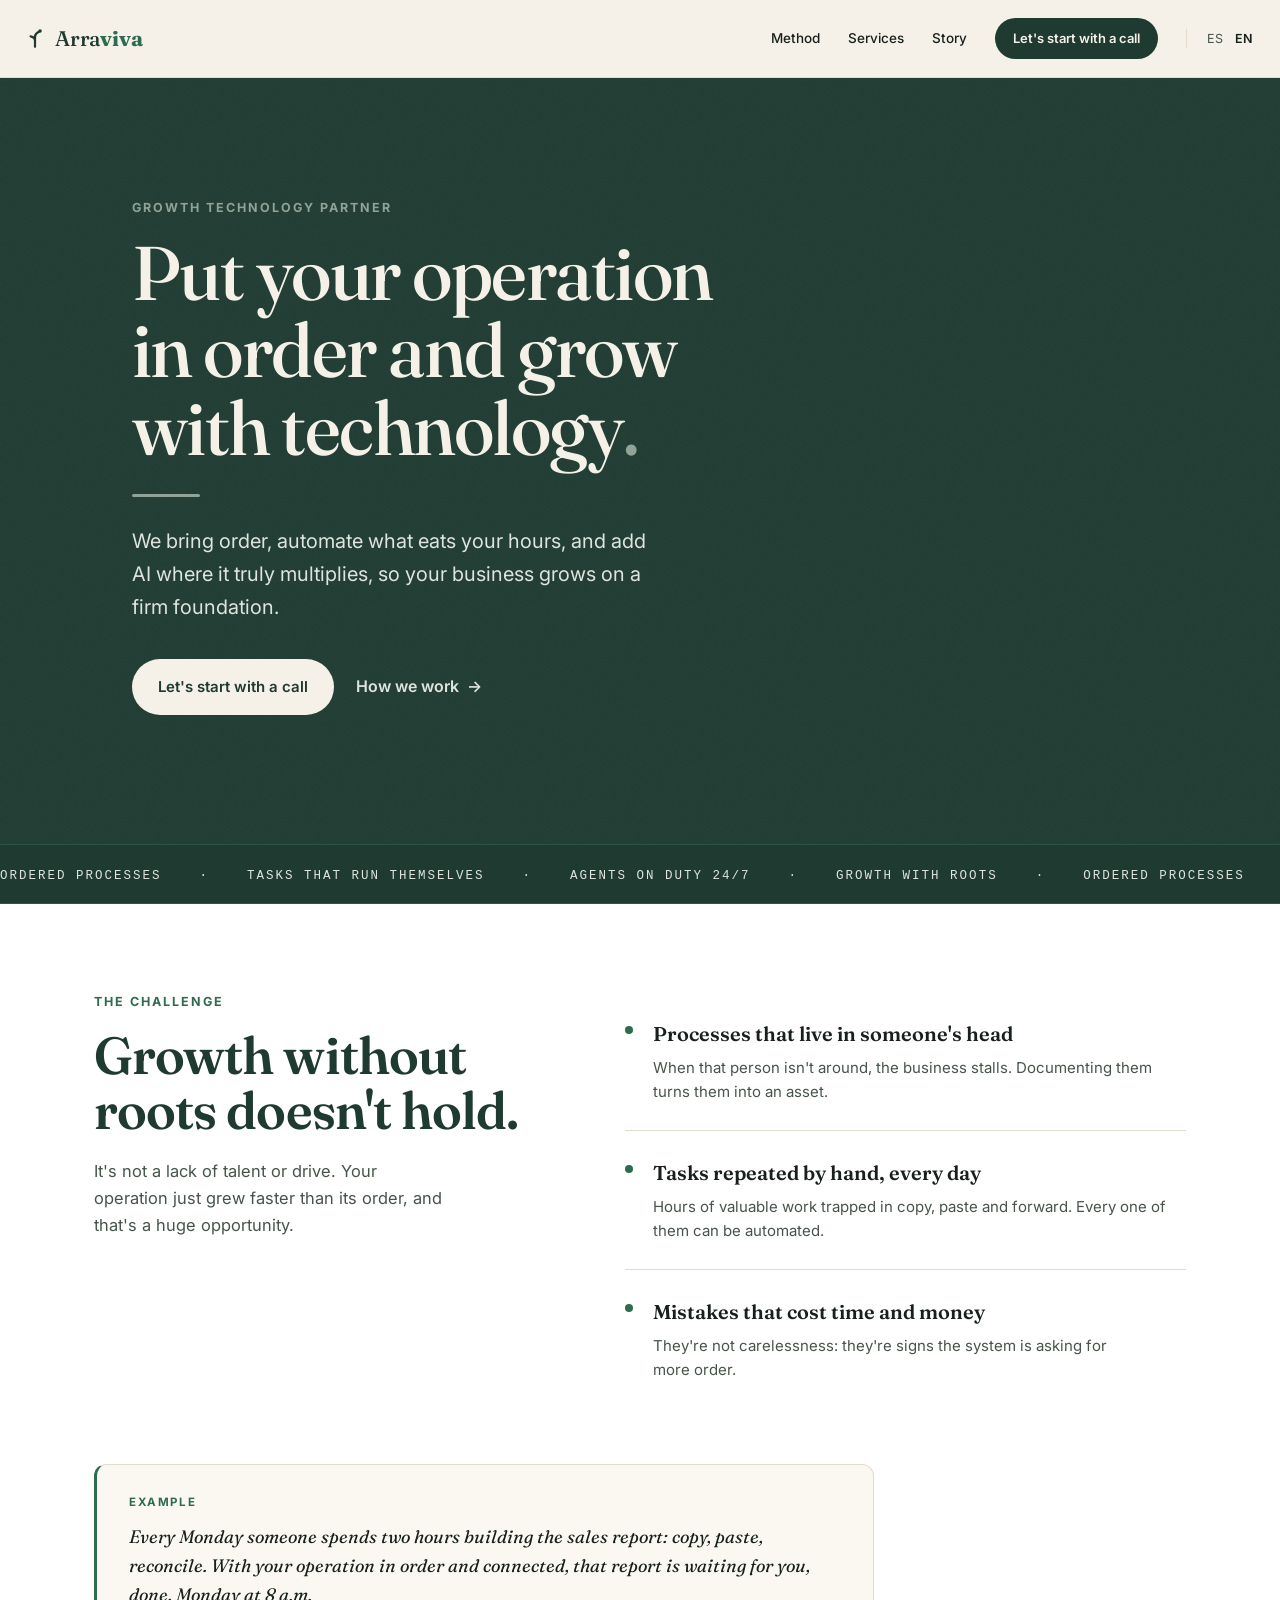
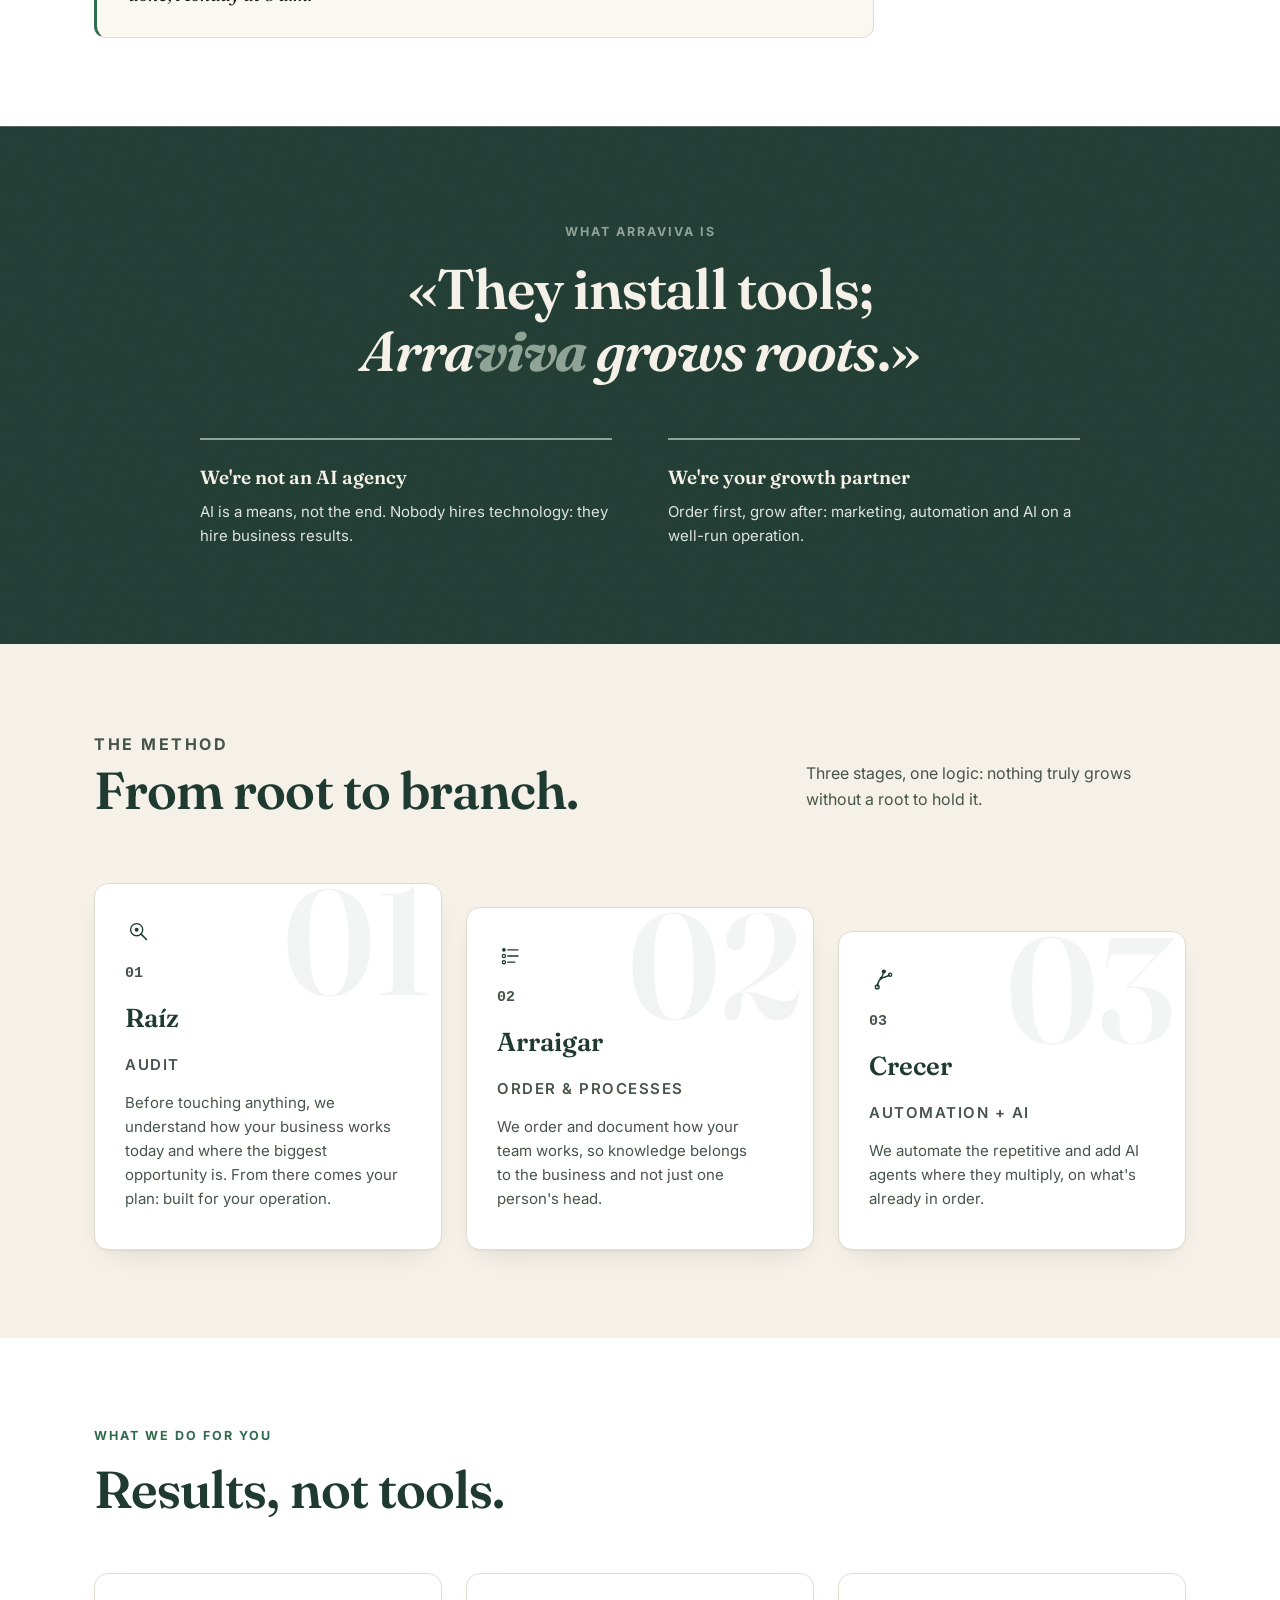
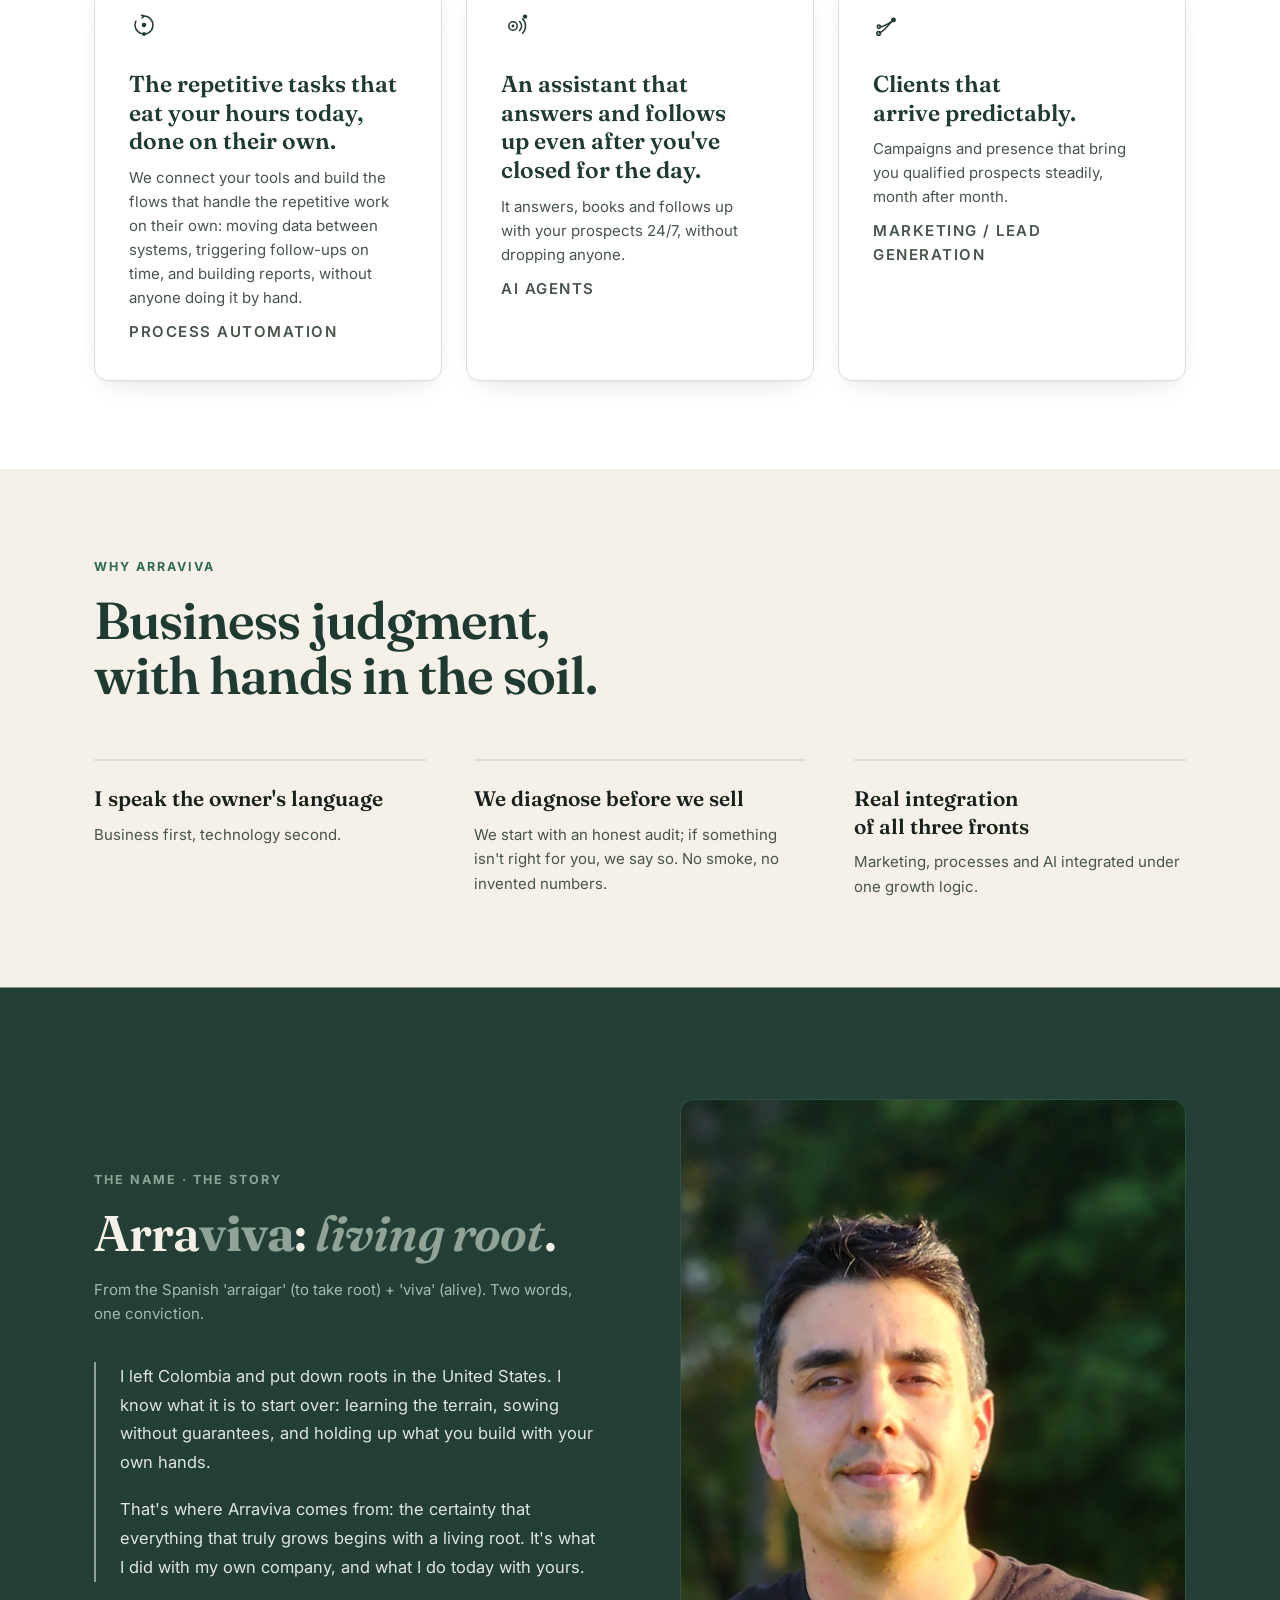
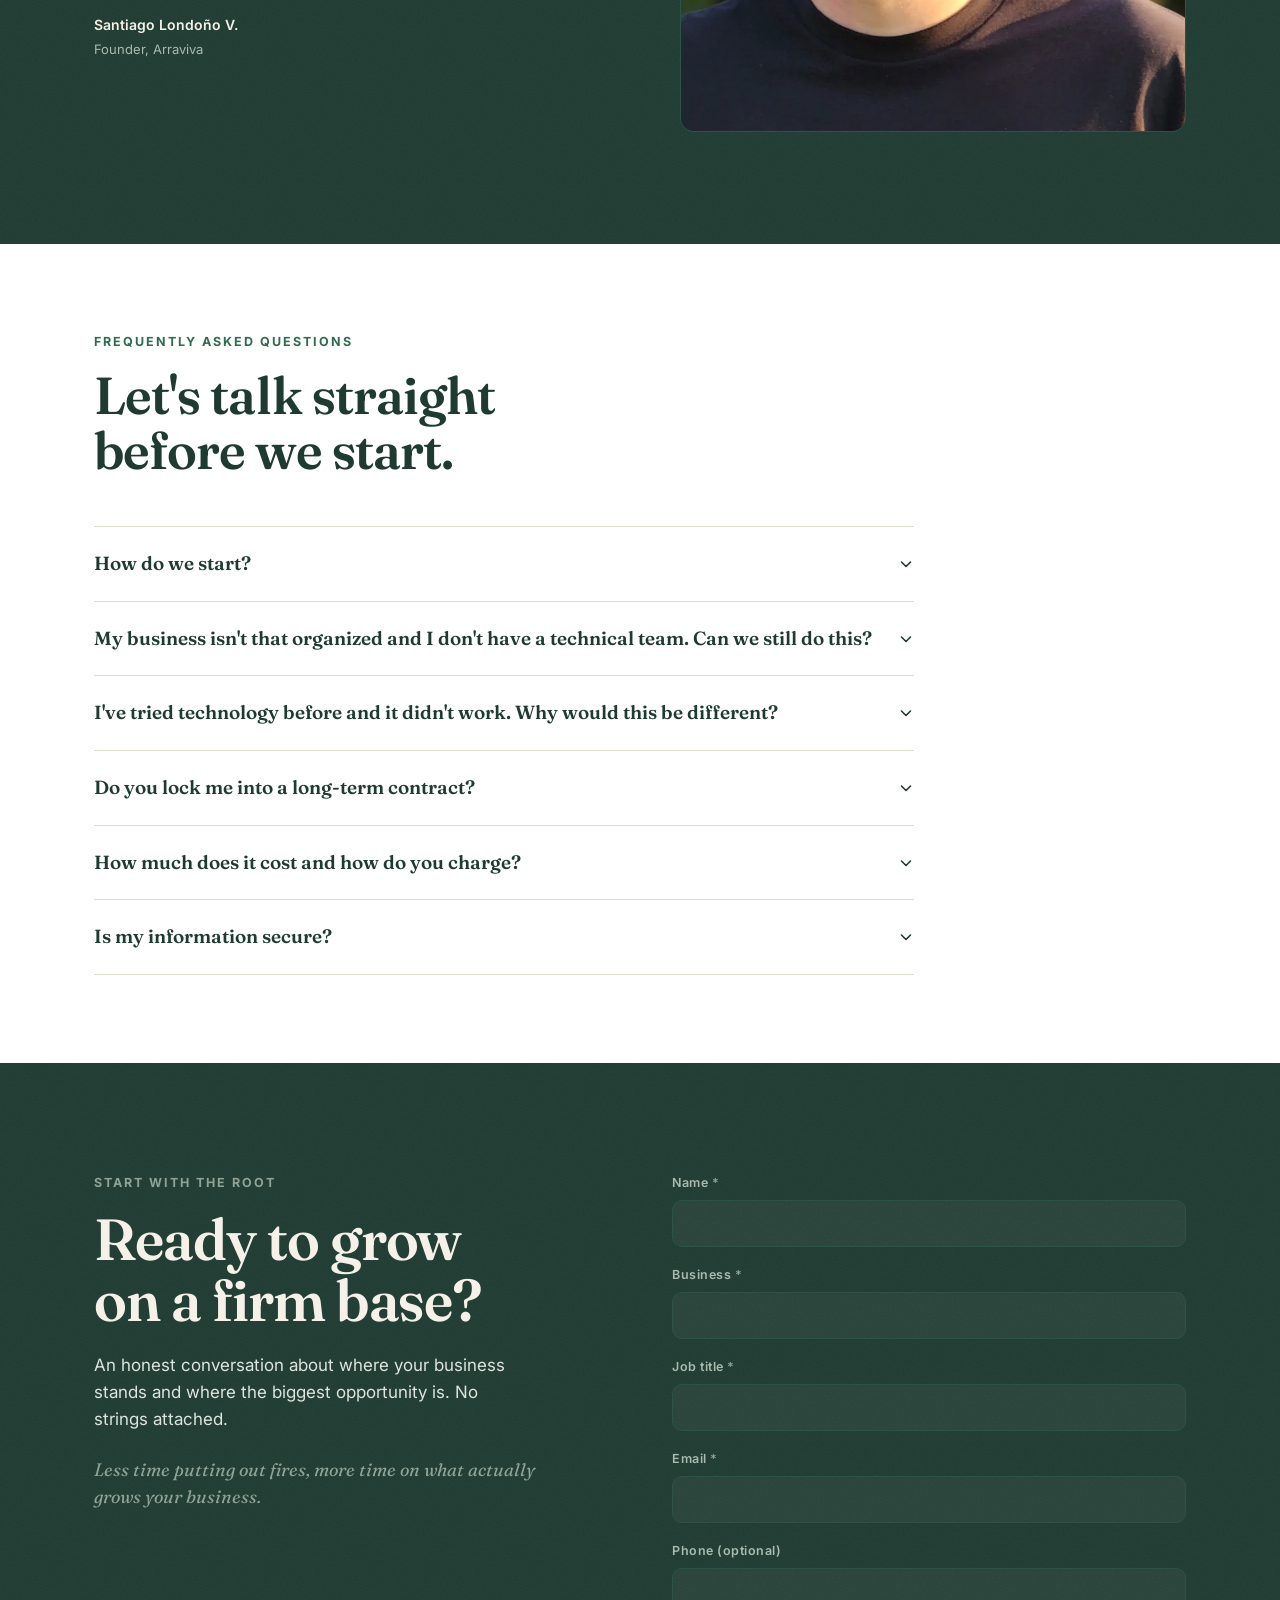
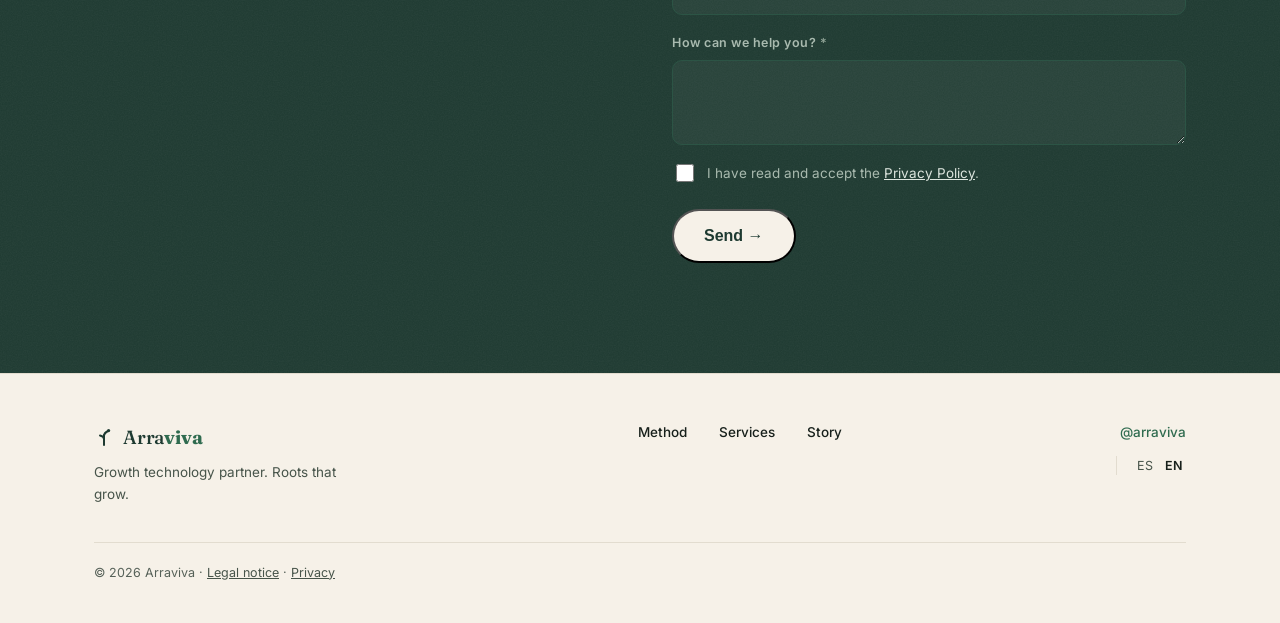
==== index.html @ d1cbf972 "Web de Arraviva (sitio estático + Dockerfile para EasyPanel)" ====
<!DOCTYPE html>
<html lang="es">
<head>
  <meta charset="utf-8">
  <meta name="viewport" content="width=device-width, initial-scale=1">

  <!-- SEO básico ------------------------------------------------------------
       El título y la descripción se actualizan también por JS al cambiar de
       idioma (ver script.js). Estos son los valores por defecto (español). -->
  <title>Arraviva — Partner tecnológico de crecimiento</title>
  <meta name="description" content="Arraviva ayuda a tu empresa a echar raíz, con orden, procesos y datos firmes, y desde ahí crecer con marketing, automatización e IA. No somos una agencia de IA: somos tu partner de crecimiento.">
  <meta name="theme-color" content="#1E3A31">

  <!-- Open Graph (previsualización al compartir en redes) -->
  <meta property="og:type" content="website">
  <meta property="og:title" content="Arraviva — Partner tecnológico de crecimiento">
  <meta property="og:description" content="Echa raíz y crece: orden, procesos, automatización e IA sobre una base firme.">
  <meta property="og:locale" content="es_ES">
  <meta property="og:locale:alternate" content="en_US">

  <!-- Tipografías (Fraunces para títulos, Inter para cuerpo) -->
  <link rel="preconnect" href="https://fonts.googleapis.com">
  <link rel="preconnect" href="https://fonts.gstatic.com" crossorigin>
  <link href="https://fonts.googleapis.com/css2?family=Fraunces:ital,opsz,wght@0,9..144,400;0,9..144,500;0,9..144,600;1,9..144,500&family=Inter:wght@400;500;600&display=swap" rel="stylesheet">

  <link rel="stylesheet" href="styles.css">
</head>
<body>

  <!-- =====================================================================
       NAVEGACIÓN
       El logo es un componente sencillo (wordmark + brote) fácil de
       reemplazar más adelante por el logo definitivo.
       ===================================================================== -->
  <header class="nav">
    <a class="brand" href="#top" aria-label="Arraviva — inicio">
      <!-- Símbolo: raíz que brota; la punta ámbar es la "chispa" de crecimiento -->
      <svg width="22" height="22" viewBox="0 0 20 20" fill="none" aria-hidden="true">
        <path d="M10 18 V8" stroke="#1E3A31" stroke-width="2" stroke-linecap="round"/>
        <path d="M10 9 C10 6 12 5 14 4" stroke="#1E3A31" stroke-width="2" stroke-linecap="round"/>
        <path d="M10 12 C10 10 8 9 6 8.5" stroke="#1E3A31" stroke-width="2" stroke-linecap="round"/>
        <circle cx="14.6" cy="3.6" r="1.6" fill="#1E3A31"/>
      </svg>
      <span class="brand__name">Arra<span class="viva">viva</span></span>
    </a>

    <nav class="nav__links" id="navLinks">
      <a class="nav__link" href="#metodo" data-en="Method">Método</a>
      <a class="nav__link" href="#servicios" data-en="Services">Servicios</a>
      <a class="nav__link" href="#historia" data-en="Story">Historia</a>
      <a class="btn btn--primary btn--sm" href="#cta" data-en="Let's start with a call">Empecemos por una llamada</a>

      <!-- Selector de idioma: dos botones que activan ES o EN -->
      <div class="lang" role="group" aria-label="Idioma / Language">
        <button type="button" class="lang__btn is-active" data-lang="es">ES</button>
        <button type="button" class="lang__btn" data-lang="en">EN</button>
      </div>
    </nav>

    <!-- Botón hamburguesa (solo visible en móvil) -->
    <button type="button" class="nav__toggle" id="navToggle" aria-label="Abrir menú" aria-expanded="false" aria-controls="navLinks">
      <span></span><span></span><span></span>
    </button>
  </header>

  <main id="top">

    <!-- =====================================================================
         HERO
         ===================================================================== -->
    <section class="hero section--dark">
      <div class="hero__grid">
        <div class="hero__copy reveal">
          <p class="kicker" data-en="Growth technology partner">Partner tecnológico de crecimiento</p>
          <h1 class="hero__title" data-en="Put your operation in order and grow with technology<span class='hero__accent'>.</span>">Ordena tu operación y crece con tecnología<span class="hero__accent">.</span></h1>
          <p class="hero__sub" data-en="We bring order, automate what eats your hours, and add AI where it truly multiplies, so your business grows on a firm foundation.">Ponemos orden, automatizamos lo que te quita horas y sumamos IA donde de verdad multiplica, para que tu negocio crezca sobre una base firme.</p>
          <div class="hero__actions">
            <a class="btn btn--primary" href="#cta" data-en="Let's start with a call">Empecemos por una llamada</a>
            <a class="btn--ghost" href="#metodo" data-en="How we work <span class='arrow'>&rarr;</span>">Cómo trabajamos <span class="arrow">&rarr;</span></a>
          </div>
        </div>

      </div>
    </section>

    <!-- =====================================================================
         CINTA ANIMADA (marquee): beneficios que se deslizan en loop.
         Dos grupos idénticos para un bucle continuo; se pausa al pasar el mouse.
         ===================================================================== -->
    <div class="marquee" aria-hidden="true">
      <!-- 4 copias idénticas: cada mitad de la pista (2 copias) es más ancha
           que el viewport, así el loop translateX(0→-50%) nunca deja huecos. -->
      <div class="marquee__track">
        <span class="marquee__group" data-en="ORDERED PROCESSES&nbsp;&nbsp;&nbsp;&nbsp;·&nbsp;&nbsp;&nbsp;&nbsp;TASKS THAT RUN THEMSELVES&nbsp;&nbsp;&nbsp;&nbsp;·&nbsp;&nbsp;&nbsp;&nbsp;AGENTS ON DUTY 24/7&nbsp;&nbsp;&nbsp;&nbsp;·&nbsp;&nbsp;&nbsp;&nbsp;GROWTH WITH ROOTS&nbsp;&nbsp;&nbsp;&nbsp;·&nbsp;&nbsp;&nbsp;&nbsp;">PROCESOS ORDENADOS&nbsp;&nbsp;&nbsp;&nbsp;·&nbsp;&nbsp;&nbsp;&nbsp;TAREAS QUE SE HACEN SOLAS&nbsp;&nbsp;&nbsp;&nbsp;·&nbsp;&nbsp;&nbsp;&nbsp;AGENTES QUE ATIENDEN 24/7&nbsp;&nbsp;&nbsp;&nbsp;·&nbsp;&nbsp;&nbsp;&nbsp;CRECIMIENTO CON RAÍZ&nbsp;&nbsp;&nbsp;&nbsp;·&nbsp;&nbsp;&nbsp;&nbsp;</span>
        <span class="marquee__group" data-en="ORDERED PROCESSES&nbsp;&nbsp;&nbsp;&nbsp;·&nbsp;&nbsp;&nbsp;&nbsp;TASKS THAT RUN THEMSELVES&nbsp;&nbsp;&nbsp;&nbsp;·&nbsp;&nbsp;&nbsp;&nbsp;AGENTS ON DUTY 24/7&nbsp;&nbsp;&nbsp;&nbsp;·&nbsp;&nbsp;&nbsp;&nbsp;GROWTH WITH ROOTS&nbsp;&nbsp;&nbsp;&nbsp;·&nbsp;&nbsp;&nbsp;&nbsp;">PROCESOS ORDENADOS&nbsp;&nbsp;&nbsp;&nbsp;·&nbsp;&nbsp;&nbsp;&nbsp;TAREAS QUE SE HACEN SOLAS&nbsp;&nbsp;&nbsp;&nbsp;·&nbsp;&nbsp;&nbsp;&nbsp;AGENTES QUE ATIENDEN 24/7&nbsp;&nbsp;&nbsp;&nbsp;·&nbsp;&nbsp;&nbsp;&nbsp;CRECIMIENTO CON RAÍZ&nbsp;&nbsp;&nbsp;&nbsp;·&nbsp;&nbsp;&nbsp;&nbsp;</span>
        <span class="marquee__group" data-en="ORDERED PROCESSES&nbsp;&nbsp;&nbsp;&nbsp;·&nbsp;&nbsp;&nbsp;&nbsp;TASKS THAT RUN THEMSELVES&nbsp;&nbsp;&nbsp;&nbsp;·&nbsp;&nbsp;&nbsp;&nbsp;AGENTS ON DUTY 24/7&nbsp;&nbsp;&nbsp;&nbsp;·&nbsp;&nbsp;&nbsp;&nbsp;GROWTH WITH ROOTS&nbsp;&nbsp;&nbsp;&nbsp;·&nbsp;&nbsp;&nbsp;&nbsp;">PROCESOS ORDENADOS&nbsp;&nbsp;&nbsp;&nbsp;·&nbsp;&nbsp;&nbsp;&nbsp;TAREAS QUE SE HACEN SOLAS&nbsp;&nbsp;&nbsp;&nbsp;·&nbsp;&nbsp;&nbsp;&nbsp;AGENTES QUE ATIENDEN 24/7&nbsp;&nbsp;&nbsp;&nbsp;·&nbsp;&nbsp;&nbsp;&nbsp;CRECIMIENTO CON RAÍZ&nbsp;&nbsp;&nbsp;&nbsp;·&nbsp;&nbsp;&nbsp;&nbsp;</span>
        <span class="marquee__group" data-en="ORDERED PROCESSES&nbsp;&nbsp;&nbsp;&nbsp;·&nbsp;&nbsp;&nbsp;&nbsp;TASKS THAT RUN THEMSELVES&nbsp;&nbsp;&nbsp;&nbsp;·&nbsp;&nbsp;&nbsp;&nbsp;AGENTS ON DUTY 24/7&nbsp;&nbsp;&nbsp;&nbsp;·&nbsp;&nbsp;&nbsp;&nbsp;GROWTH WITH ROOTS&nbsp;&nbsp;&nbsp;&nbsp;·&nbsp;&nbsp;&nbsp;&nbsp;">PROCESOS ORDENADOS&nbsp;&nbsp;&nbsp;&nbsp;·&nbsp;&nbsp;&nbsp;&nbsp;TAREAS QUE SE HACEN SOLAS&nbsp;&nbsp;&nbsp;&nbsp;·&nbsp;&nbsp;&nbsp;&nbsp;AGENTES QUE ATIENDEN 24/7&nbsp;&nbsp;&nbsp;&nbsp;·&nbsp;&nbsp;&nbsp;&nbsp;CRECIMIENTO CON RAÍZ&nbsp;&nbsp;&nbsp;&nbsp;·&nbsp;&nbsp;&nbsp;&nbsp;</span>
      </div>
    </div>

    <!-- =====================================================================
         EL PROBLEMA
         ===================================================================== -->
    <section class="section section--white">
      <div class="container">
        <div class="problema__grid">
          <div class="reveal">
            <p class="kicker" data-en="The challenge">El problema</p>
            <h2 class="section-title" data-en="Growth without roots doesn't hold.">El crecimiento sin raíz no se sostiene.</h2>
            <p class="lead" style="margin-top:20px;max-width:36ch" data-en="It's not a lack of talent or drive. Your operation just grew faster than its order, and that's a huge opportunity.">No es falta de talento ni de ganas. Es que la operación creció más rápido que el orden, y ahí hay una oportunidad enorme.</p>
          </div>

          <div class="problema__list reveal">
            <div class="problema__item">
              <span class="dot dot--tierra"></span>
              <div>
                <h3 data-en="Processes that live in someone's head">Procesos que viven en la cabeza de alguien</h3>
                <p data-en="When that person isn't around, the business stalls. Documenting them turns them into an asset.">Cuando esa persona no está, el negocio se frena. Documentarlos los convierte en un activo.</p>
              </div>
            </div>
            <div class="problema__item">
              <span class="dot dot--luz"></span>
              <div>
                <h3 data-en="Tasks repeated by hand, every day">Tareas repetidas a mano, todos los días</h3>
                <p data-en="Hours of valuable work trapped in copy, paste and forward. Every one of them can be automated.">Horas de trabajo valioso atrapadas en copiar, pegar y reenviar. Cada una es automatizable.</p>
              </div>
            </div>
            <div class="problema__item">
              <span class="dot dot--savia"></span>
              <div>
                <h3 data-en="Mistakes that cost time and money">Errores que cuestan tiempo y dinero</h3>
                <p data-en="They're not carelessness: they're signs the system is asking for more order.">No son descuidos: son señales de que el sistema pide más orden.</p>
              </div>
            </div>
          </div>
        </div>

        <!-- Mini-escena ilustrativa (ejemplo, no testimonio) -->
        <div class="problema__example reveal">
          <span class="problema__example-label" data-en="Example">Ejemplo</span>
          <p data-en="Every Monday someone spends two hours building the sales report: copy, paste, reconcile. With your operation in order and connected, that report is waiting for you, done, Monday at 8 a.m.">Cada lunes alguien dedica dos horas a armar el reporte de ventas: copiar, pegar, cuadrar. Con la operación ordenada y conectada, ese reporte te está esperando hecho el lunes a las 8 de la mañana.</p>
        </div>
      </div>
    </section>

    <!-- =====================================================================
         QUÉ ES ARRAVIVA (frase-manifiesto)
         ===================================================================== -->
    <section class="quote section--dark wipe">
      <div class="container">
        <p class="kicker" data-en="What Arraviva is">Qué es Arraviva</p>
        <!-- data-en-html porque la frase incluye cursiva (<em>) y el resalte de "viva" -->
        <p class="quote__big reveal"
           data-en-html="&laquo;They install tools; <em>Arra<span class='viva'>viva</span> grows roots</em>.&raquo;">&laquo;Ellos instalan herramientas; <em>Arra<span class="viva">viva</span> echa raíces</em>.&raquo;</p>
        <div class="quote__cols reveal">
          <div class="quote__col">
            <h3 data-en="We're not an AI agency">No somos una agencia de IA</h3>
            <p data-en="AI is a means, not the end. Nobody hires technology: they hire business results.">La IA es un medio, no el fin. Nadie contrata tecnología: contrata resultados de negocio.</p>
          </div>
          <div class="quote__col quote__col--savia">
            <h3 data-en="We're your growth partner">Somos tu partner de crecimiento</h3>
            <p data-en="Order first, grow after: marketing, automation and AI on a well-run operation.">Ordenamos primero, crecemos después: marketing, automatización e IA sobre una operación ordenada.</p>
          </div>
        </div>
      </div>
    </section>

    <!-- =====================================================================
         MÉTODO — Raíz → Arraigar → Crecer
         ===================================================================== -->
    <section class="section section--cream" id="metodo">
      <div class="container">
        <div class="metodo__head reveal">
          <div>
            <p class="kicker" data-en="The method">El método</p>
            <h2 class="section-title" data-en="From root to branch.">De la raíz a la rama.</h2>
          </div>
          <p data-en="Three stages, one logic: nothing truly grows without a root to hold it.">Tres etapas, una sola lógica: nada crece de verdad sin una raíz que lo sostenga.</p>
        </div>

        <div class="metodo__steps reveal">
          <div class="step step--1">
            <span class="step__ghost" aria-hidden="true">01</span>
            <!-- Raíz: una lente que examina (diagnóstico / análisis del negocio) -->
            <svg class="step__icon" width="28" height="28" viewBox="0 0 30 30" fill="none" aria-hidden="true"><circle cx="12.5" cy="12.5" r="6.5" stroke="#1E3A31" stroke-width="1.5"/><path d="M17.3 17.3 L23 23" stroke="#1E3A31" stroke-width="1.6" stroke-linecap="round"/><circle cx="12.5" cy="12.5" r="2.1" fill="#1E3A31"/></svg>
            <p class="step__num">01</p>
            <h3 class="step__name" data-en="Raíz">Raíz</h3>
            <p class="step__tag step__tag--tierra" data-en="Audit">Diagnóstico</p>
            <p data-en="Before touching anything, we understand how your business works today and where the biggest opportunity is. From there comes your plan: built for your operation.">Antes de tocar nada, entendemos cómo funciona tu negocio hoy y dónde está la oportunidad más grande. De ahí sale tu plan: hecho para tu operación.</p>
          </div>
          <div class="step step--2">
            <span class="step__ghost" aria-hidden="true">02</span>
            <!-- Arraigar: pasos ordenados y documentados (orden y procesos / SOPs) -->
            <svg class="step__icon" width="28" height="28" viewBox="0 0 30 30" fill="none" aria-hidden="true"><circle cx="7.4" cy="8.4" r="2" fill="#1E3A31"/><path d="M11.5 8.4 H22.5" stroke="#1E3A31" stroke-width="1.5" stroke-linecap="round"/><circle cx="7.4" cy="15" r="1.7" stroke="#1E3A31" stroke-width="1.4"/><path d="M11.5 15 H22.5" stroke="#1E3A31" stroke-width="1.5" stroke-linecap="round"/><circle cx="7.4" cy="21.6" r="1.7" stroke="#1E3A31" stroke-width="1.4"/><path d="M11.5 21.6 H19" stroke="#1E3A31" stroke-width="1.5" stroke-linecap="round"/></svg>
            <p class="step__num">02</p>
            <h3 class="step__name" data-en="Arraigar">Arraigar</h3>
            <p class="step__tag step__tag--luz" data-en="Order &amp; processes">Orden y procesos</p>
            <p data-en="We order and document how your team works, so knowledge belongs to the business and not just one person's head.">Ordenamos y documentamos cómo trabaja tu equipo, para que el conocimiento sea del negocio y no viva en la cabeza de una sola persona.</p>
          </div>
          <div class="step step--3">
            <span class="step__ghost" aria-hidden="true">03</span>
            <!-- Crecer: un nodo base que se ramifica y escala (automatización + IA) -->
            <svg class="step__icon" width="28" height="28" viewBox="0 0 30 30" fill="none" aria-hidden="true"><path d="M9 21.5 C9 17.5 11 15 13 13" stroke="#1E3A31" stroke-width="1.5" stroke-linecap="round"/><path d="M13 13 C14.6 11 15.2 8.8 15.6 6.6" stroke="#1E3A31" stroke-width="1.5" stroke-linecap="round"/><path d="M13 13 C16 12.2 19 11.6 22 9.8" stroke="#1E3A31" stroke-width="1.5" stroke-linecap="round"/><circle cx="8.8" cy="22.4" r="2" stroke="#1E3A31" stroke-width="1.5"/><circle cx="13" cy="13" r="1.5" fill="#1E3A31"/><circle cx="22.6" cy="9.4" r="1.7" stroke="#1E3A31" stroke-width="1.4"/><circle cx="15.9" cy="6" r="2.3" fill="#1E3A31"/></svg>
            <p class="step__num">03</p>
            <h3 class="step__name" data-en="Crecer">Crecer</h3>
            <p class="step__tag step__tag--savia" data-en="Automation + AI">Automatización + IA</p>
            <p data-en="We automate the repetitive and add AI agents where they multiply, on what's already in order.">Automatizamos lo repetitivo y sumamos agentes de IA donde multiplican, sobre lo ya ordenado.</p>
          </div>
        </div>
      </div>
    </section>

    <!-- =====================================================================
         SERVICIOS
         ===================================================================== -->
    <section class="section section--white" id="servicios">
      <div class="container">
        <p class="kicker reveal" data-en="What we do for you">Qué hacemos por ti</p>
        <h2 class="section-title reveal" style="max-width:22ch" data-en="Results, not tools.">Resultados, no herramientas.</h2>

        <div class="servicios__grid">
          <div class="card reveal">
            <!-- Automatización: flecha circular (ciclo que se repite solo) con un nodo
                 girando en el aro y la chispa ámbar como núcleo del proceso -->
            <svg width="30" height="30" viewBox="0 0 30 30" fill="none" aria-hidden="true"><path d="M15 6 A9 9 0 1 1 6.8 11.2" stroke="#1E3A31" stroke-width="1.5" stroke-linecap="round"/><path d="M12.6 5.3 L15 6 L13.1 7.9" stroke="#1E3A31" stroke-width="1.5" stroke-linecap="round" stroke-linejoin="round"/><circle cx="15" cy="24" r="1.9" fill="#1E3A31"/><circle cx="15" cy="15" r="2.3" fill="#1E3A31"/></svg>
            <h3 data-en="The repetitive tasks that eat your hours today, done on their own.">Las tareas repetitivas que hoy te comen horas, hechas solas.</h3>
            <p data-en="We connect your tools and build the flows that handle the repetitive work on their own: moving data between systems, triggering follow-ups on time, and building reports, without anyone doing it by hand.">Conectamos tus herramientas y montamos los flujos que hacen solo el trabajo repetitivo: mover datos entre sistemas, disparar seguimientos a tiempo y armar reportes, sin que nadie tenga que hacerlo a mano.</p>
            <p class="card__tag" data-en="Process automation">Automatización de procesos</p>
          </div>

          <div class="card reveal">
            <!-- Agente de IA: un núcleo inteligente que emite señales / responde 24/7 -->
            <svg width="30" height="30" viewBox="0 0 30 30" fill="none" aria-hidden="true"><circle cx="12" cy="16" r="4.2" stroke="#1E3A31" stroke-width="1.5"/><circle cx="12" cy="16" r="1.4" fill="#1E3A31"/><path d="M18.5 11.4 C21.3 13.8 21.3 18.2 18.5 20.6" stroke="#1E3A31" stroke-width="1.5" stroke-linecap="round"/><path d="M21.4 8.8 C25.6 12.4 25.6 19.6 21.4 23.2" stroke="#1E3A31" stroke-width="1.5" stroke-linecap="round"/><circle cx="24" cy="6.6" r="2.2" fill="#1E3A31"/></svg>
            <h3 data-en="An assistant that answers and follows up even after you've closed for the day.">Un asistente que atiende y da seguimiento aunque tú ya cerraste.</h3>
            <p data-en="It answers, books and follows up with your prospects 24/7, without dropping anyone.">Responde, agenda y hace seguimiento a tus prospectos las 24 horas, sin dejar caer a nadie.</p>
            <p class="card__tag" data-en="AI agents">Agentes de IA</p>
          </div>

          <div class="card reveal">
            <!-- Marketing: varias fuentes que fluyen de forma constante hacia un resultado -->
            <svg width="30" height="30" viewBox="0 0 30 30" fill="none" aria-hidden="true"><path d="M6 23 C11 21.5 14 16 19.5 11" stroke="#1E3A31" stroke-width="1.5" stroke-linecap="round"/><path d="M6.5 17 C10 16.6 14.5 14.5 18.8 11.4" stroke="#1E3A31" stroke-width="1.5" stroke-linecap="round"/><circle cx="5.6" cy="23.4" r="1.8" stroke="#1E3A31" stroke-width="1.5"/><circle cx="5.9" cy="16.7" r="1.6" stroke="#1E3A31" stroke-width="1.5"/><circle cx="20.5" cy="10" r="2.4" fill="#1E3A31"/></svg>
            <h3 data-en="Clients that arrive predictably.">Clientes que llegan de forma predecible.</h3>
            <p data-en="Campaigns and presence that bring you qualified prospects steadily, month after month.">Campañas y presencia que te traen prospectos calificados de forma constante, mes a mes.</p>
            <p class="card__tag" data-en="Marketing / lead generation">Marketing / captación</p>
          </div>
        </div>
      </div>
    </section>

    <!-- =====================================================================
         POR QUÉ ARRAVIVA
         ===================================================================== -->
    <section class="section section--cream">
      <div class="container">
        <p class="kicker reveal" data-en="Why Arraviva">Por qué Arraviva</p>
        <h2 class="section-title reveal" style="max-width:24ch" data-en="Business judgment, with hands in the soil.">Criterio de negocio, con las manos en la tierra.</h2>

        <div class="porque__grid">
          <div class="porque__item porque__item--tierra reveal">
            <h3 data-en="I speak the owner's language">Hablo el idioma del dueño</h3>
            <p data-en="Business first, technology second.">Criterio de negocio primero, tecnología después.</p>
          </div>
          <div class="porque__item porque__item--luz reveal">
            <h3 data-en="We diagnose before we sell">Diagnosticamos antes de vender</h3>
            <p data-en="We start with an honest audit; if something isn't right for you, we say so. No smoke, no invented numbers.">Empezamos con una auditoría honesta; si algo no te conviene, te lo decimos. Nada de humo ni cifras inventadas.</p>
          </div>
          <div class="porque__item porque__item--savia reveal">
            <h3 data-en="Real integration of all three fronts">Integración real de los tres frentes</h3>
            <p data-en="Marketing, processes and AI integrated under one growth logic.">Marketing, procesos e IA integrados bajo una sola lógica de crecimiento.</p>
          </div>
        </div>
      </div>
    </section>

    <!-- =====================================================================
         HISTORIA (sección oscura — el único "momento oscuro" de la home)
         ===================================================================== -->
    <section class="historia wipe" id="historia">
      <div class="container">
        <div class="historia__grid">
          <div class="reveal">
            <p class="kicker kicker--luz" data-en="The name · the story">El nombre · la historia</p>
            <h2 class="historia__title" data-en-html="Arra<span class='viva'>viva</span>: <em>living root</em>.">Arra<span class="viva">viva</span>: <em>raíz viva</em>.</h2>
            <p class="historia__intro" data-en="From the Spanish 'arraigar' (to take root) + 'viva' (alive). Two words, one conviction.">Arraigar + viva. Dos palabras, una convicción.</p>
            <div class="historia__body">
              <p data-en="I left Colombia and put down roots in the United States. I know what it is to start over: learning the terrain, sowing without guarantees, and holding up what you build with your own hands.">Dejé Colombia y eché raíz en Estados Unidos. Sé lo que es empezar de nuevo: aprender el terreno, sembrar sin garantías y sostener lo que uno construye con las manos.</p>
              <p data-en="That's where Arraviva comes from: the certainty that everything that truly grows begins with a living root. It's what I did with my own company, and what I do today with yours.">De ahí viene Arraviva: la certeza de que todo lo que crece de verdad empieza por una raíz viva. Es lo que hice con mi propia empresa, y es lo que hago hoy con la tuya.</p>
            </div>
            <div class="historia__author">
              <div>
                <strong data-en="Santiago Londoño V.">Santiago Londoño V.</strong>
                <span data-en="Founder, Arraviva">Fundador, Arraviva</span>
              </div>
            </div>
          </div>
          <div class="historia__photo reveal">
            <picture>
              <source srcset="santiago-historia.webp" type="image/webp">
              <img src="santiago-historia.jpg" alt="Santiago Londoño V., fundador de Arraviva" width="800" height="1000" loading="lazy" decoding="async">
            </picture>
          </div>
        </div>
      </div>
    </section>

    <!-- =====================================================================
         PREGUNTAS FRECUENTES (acordeón plegable)
         Cada pregunta es un <button> (accesible con teclado) y su respuesta
         un panel que se despliega con animación suave desde script.js.
         ===================================================================== -->
    <section class="section section--white" id="faq">
      <div class="container">
        <p class="kicker reveal" data-en="Frequently asked questions">Preguntas frecuentes</p>
        <h2 class="section-title reveal" style="max-width:20ch" data-en="Let's talk straight before we start.">Hablemos claro antes de empezar.</h2>

        <div class="faq reveal">

          <div class="faq__item">
            <h3 class="faq__q">
              <button class="faq__btn" type="button" aria-expanded="false" aria-controls="faq-p1">
                <span data-en="How do we start?">¿Cómo empezamos?</span>
                <svg class="faq__icon" width="16" height="16" viewBox="0 0 16 16" fill="none" aria-hidden="true"><path d="M3.5 6 L8 10.5 L12.5 6" stroke="#1E3A31" stroke-width="1.6" stroke-linecap="round" stroke-linejoin="round"/></svg>
              </button>
            </h3>
            <div class="faq__panel" id="faq-p1">
              <p data-en="It all starts with a short, no-commitment call where I understand your business and we see if we're a fit. If it makes sense to work together, the first step is an in-depth diagnosis: the foundation everything else is built on.">Todo empieza con una llamada corta, sin compromiso, donde entiendo tu negocio y vemos si encajamos. Si tiene sentido trabajar juntos, el primer paso es un diagnóstico a fondo: la base sobre la que se construye todo lo demás.</p>
            </div>
          </div>

          <div class="faq__item">
            <h3 class="faq__q">
              <button class="faq__btn" type="button" aria-expanded="false" aria-controls="faq-p2">
                <span data-en="My business isn't that organized and I don't have a technical team. Can we still do this?">Mi negocio no está tan ordenado ni tengo un equipo técnico. ¿Podemos hacer esto igual?</span>
                <svg class="faq__icon" width="16" height="16" viewBox="0 0 16 16" fill="none" aria-hidden="true"><path d="M3.5 6 L8 10.5 L12.5 6" stroke="#1E3A31" stroke-width="1.6" stroke-linecap="round" stroke-linejoin="round"/></svg>
              </button>
            </h3>
            <div class="faq__panel" id="faq-p2">
              <p data-en="Yes, in fact that's the normal starting point. You don't need to have anything figured out or technical people: that's what I'm here for. We start by organizing whatever there is, with what you have today.">Sí, de hecho ese es el punto de partida normal. No necesitas tener nada resuelto ni gente técnica: para eso estoy yo. Empezamos por ordenar lo que haya, con lo que tengas hoy.</p>
            </div>
          </div>

          <div class="faq__item">
            <h3 class="faq__q">
              <button class="faq__btn" type="button" aria-expanded="false" aria-controls="faq-p3">
                <span data-en="I've tried technology before and it didn't work. Why would this be different?">Ya probé tecnología antes y no funcionó. ¿Por qué esto sería distinto?</span>
                <svg class="faq__icon" width="16" height="16" viewBox="0 0 16 16" fill="none" aria-hidden="true"><path d="M3.5 6 L8 10.5 L12.5 6" stroke="#1E3A31" stroke-width="1.6" stroke-linecap="round" stroke-linejoin="round"/></svg>
              </button>
            </h3>
            <div class="faq__panel" id="faq-p3">
              <p data-en="Because I don't start with the tool, I start with your business. Most attempts fail from installing technology on a disorganized base. I organize the root first; automation comes later, on something firm.">Porque no empiezo por la herramienta, empiezo por tu negocio. La mayoría falla por instalar tecnología sobre una base desordenada. Yo primero ordeno la raíz; la automatización viene después, sobre algo firme.</p>
            </div>
          </div>

          <div class="faq__item">
            <h3 class="faq__q">
              <button class="faq__btn" type="button" aria-expanded="false" aria-controls="faq-p4">
                <span data-en="Do you lock me into a long-term contract?">¿Me amarras a un contrato de permanencia?</span>
                <svg class="faq__icon" width="16" height="16" viewBox="0 0 16 16" fill="none" aria-hidden="true"><path d="M3.5 6 L8 10.5 L12.5 6" stroke="#1E3A31" stroke-width="1.6" stroke-linecap="round" stroke-linejoin="round"/></svg>
              </button>
            </h3>
            <div class="faq__panel" id="faq-p4">
              <p data-en="No. I'd rather earn your loyalty with results. You stay with me because you want to, not because you're obligated.">No. Prefiero ganarme tu permanencia con resultados. Sigues conmigo porque quieres, no porque estás obligado.</p>
            </div>
          </div>

          <div class="faq__item">
            <h3 class="faq__q">
              <button class="faq__btn" type="button" aria-expanded="false" aria-controls="faq-p5">
                <span data-en="How much does it cost and how do you charge?">¿Cuánto cuesta y cómo cobras?</span>
                <svg class="faq__icon" width="16" height="16" viewBox="0 0 16 16" fill="none" aria-hidden="true"><path d="M3.5 6 L8 10.5 L12.5 6" stroke="#1E3A31" stroke-width="1.6" stroke-linecap="round" stroke-linejoin="round"/></svg>
              </button>
            </h3>
            <div class="faq__panel" id="faq-p5">
              <p data-en="It depends on your business and what you actually need, so I diagnose first and then propose an investment that fits the goal. I don't charge for isolated tasks, but for the outcome.">Depende de tu negocio y de lo que de verdad necesites, por eso primero diagnostico y después propongo una inversión coherente con el objetivo. No cobro por tareas sueltas, sino por el resultado.</p>
            </div>
          </div>

          <div class="faq__item">
            <h3 class="faq__q">
              <button class="faq__btn" type="button" aria-expanded="false" aria-controls="faq-p6">
                <span data-en="Is my information secure?">¿Mi información está segura?</span>
                <svg class="faq__icon" width="16" height="16" viewBox="0 0 16 16" fill="none" aria-hidden="true"><path d="M3.5 6 L8 10.5 L12.5 6" stroke="#1E3A31" stroke-width="1.6" stroke-linecap="round" stroke-linejoin="round"/></svg>
              </button>
            </h3>
            <div class="faq__panel" id="faq-p6">
              <p data-en="Before the audit we sign a mutual confidentiality agreement: everything you share stays protected and only between us.">Antes del diagnóstico firmamos un acuerdo de confidencialidad mutuo: todo lo que compartas queda protegido y solo entre nosotros.</p>
            </div>
          </div>

        </div>
      </div>
    </section>

    <!-- =====================================================================
         CTA FINAL + FORMULARIO DE CONTACTO (fondo oscuro)
         El formulario usa Netlify Forms: el destino (email de notificación) se
         configura en el panel de Netlify, no aquí. TODO: link de calendario y
         número de WhatsApp reales.
         ===================================================================== -->
    <section class="cta section--dark wipe" id="cta">
      <div class="container reveal">
        <div class="contact__grid">
          <div class="contact__intro">
            <p class="kicker" data-en="Start with the root">Empieza por la raíz</p>
            <h2 class="cta__title" data-en="Ready to grow on a firm base?">¿Listo para crecer sobre una base firme?</h2>
            <p class="cta__sub" data-en="An honest conversation about where your business stands and where the biggest opportunity is. No strings attached.">Una conversación honesta sobre dónde está tu negocio y dónde está la oportunidad más grande. Sin compromiso.</p>
            <p class="contact__after" data-en="Less time putting out fires, more time on what actually grows your business.">Menos tiempo apagando incendios, más tiempo en lo que de verdad hace crecer tu negocio.</p>
          </div>

          <form class="contact__form" name="contacto" method="POST" data-netlify="true" netlify-honeypot="bot-field">
            <input type="hidden" name="form-name" value="contacto">
            <p class="contact__hp"><label>No llenar si eres humano: <input name="bot-field"></label></p>
            <div class="field">
              <label for="c-nombre"><span data-en="Name">Nombre</span> <span class="req" aria-hidden="true">*</span></label>
              <input id="c-nombre" name="nombre" type="text" autocomplete="name" required>
            </div>
            <div class="field">
              <label for="c-negocio"><span data-en="Business">Negocio</span> <span class="req" aria-hidden="true">*</span></label>
              <input id="c-negocio" name="negocio" type="text" autocomplete="organization" required>
            </div>
            <div class="field">
              <label for="c-cargo"><span data-en="Job title">Cargo</span> <span class="req" aria-hidden="true">*</span></label>
              <input id="c-cargo" name="cargo" type="text" autocomplete="organization-title" required>
            </div>
            <div class="field">
              <label for="c-email"><span data-en="Email">Email</span> <span class="req" aria-hidden="true">*</span></label>
              <input id="c-email" name="email" type="email" autocomplete="email" required>
            </div>
            <div class="field">
              <label for="c-tel" data-en="Phone (optional)">Teléfono (opcional)</label>
              <input id="c-tel" name="telefono" type="tel" autocomplete="tel">
            </div>
            <div class="field">
              <label for="c-msg"><span data-en="How can we help you?">¿Cómo podemos ayudarte?</span> <span class="req" aria-hidden="true">*</span></label>
              <textarea id="c-msg" name="mensaje" rows="3" required></textarea>
            </div>
            <label class="check">
              <input type="checkbox" name="consentimiento" required>
              <span data-en-html="I have read and accept the <a href='privacidad.html'>Privacy Policy</a>.">He leído y acepto la <a href="privacidad.html">Política de Privacidad</a>.</span>
            </label>
            <button class="btn btn--primary contact__submit" type="submit" data-en="Send <span class='arrow'>&rarr;</span>">Enviar <span class="arrow">&rarr;</span></button>
          </form>
        </div>
      </div>
    </section>

    <!-- =====================================================================
         FOOTER
         ===================================================================== -->
    <footer class="footer">
      <div class="container">
        <div class="footer__top">
          <div>
            <a class="brand" href="#top" aria-label="Arraviva — inicio">
              <svg width="20" height="20" viewBox="0 0 20 20" fill="none" aria-hidden="true">
                <path d="M10 18 V8" stroke="#1E3A31" stroke-width="2" stroke-linecap="round"/>
                <path d="M10 9 C10 6 12 5 14 4" stroke="#1E3A31" stroke-width="2" stroke-linecap="round"/>
                <path d="M10 12 C10 10 8 9 6 8.5" stroke="#1E3A31" stroke-width="2" stroke-linecap="round"/>
                <circle cx="14.6" cy="3.6" r="1.6" fill="#1E3A31"/>
              </svg>
              <span class="brand__name" style="font-size:19px">Arra<span class="viva">viva</span></span>
            </a>
            <p class="footer__tagline" data-en="Growth technology partner. Roots that grow.">Partner tecnológico de crecimiento. Raíz que crece.</p>
          </div>

          <nav class="footer__nav">
            <a href="#metodo" data-en="Method">Método</a>
            <a href="#servicios" data-en="Services">Servicios</a>
            <a href="#historia" data-en="Story">Historia</a>
          </nav>

          <div class="footer__right">
            <a class="footer__social" href="#" data-en="@arraviva">@arraviva</a>
            <div class="lang" role="group" aria-label="Idioma / Language">
              <button type="button" class="lang__btn is-active" data-lang="es">ES</button>
              <button type="button" class="lang__btn" data-lang="en">EN</button>
            </div>
          </div>
        </div>
        <p class="footer__legal">© 2026 Arraviva · <a href="aviso-legal.html" data-en="Legal notice">Aviso legal</a> · <a href="privacidad.html" data-en="Privacy">Privacidad</a></p>
      </div>
    </footer>

  </main>

  <script src="script.js"></script>
</body>
</html>
---- styles.css ----
/* ==========================================================================
   Arraviva — Partner tecnológico de crecimiento
   Hoja de estilos principal.

   Organización del archivo:
   1. Tokens (variables CSS: colores, fuentes)
   2. Reset y base
   3. Utilidades (contenedor, botones, etiquetas, animaciones)
   4. Componentes por sección (nav, hero, problema, método, etc.)
   5. Responsive (media queries — mobile-first en los ajustes finales)
   ========================================================================== */

/* 1. TOKENS ---------------------------------------------------------------- */
:root {
  /* Paleta sobria: crema + tinta + un solo verde profundo de acento */
  --raiz:   #1E3A31; /* verde profundo — anchor, botones, títulos, fondos oscuros */
  --acento: #2F6B4F; /* verde profundo — ÚNICO acento (enlaces, kickers, hovers) */
  /* Tokens antiguos (conservados por compatibilidad; ya no se usan como acento) */
  --savia:  #35A46A; /* (retirado) verde vivo */
  --tierra: #C16A45; /* (retirado) terracota */
  --luz:    #E6B15A; /* (retirado) ámbar */
  --arena:  #F6F1E8; /* crema — fondo de secciones cálidas */
  --blanco: #FFFFFF; /* blanco puro — fondo de secciones nítidas y tarjetas */
  --tinta:  #17201B; /* texto principal */
  --musgo:  #47544A; /* texto secundario (oscurecido para más contraste) */
  --linea:  #E2DCCF; /* bordes y divisores */
  /* Acento en su tono claro (mismo verde de la paleta) para fondos OSCUROS,
     donde --acento #2F6B4F no tendría contraste suficiente. */
  --acento-dark: #8FA396;

  /* Tonos de apoyo derivados */
  --arena-card: #FBF8F1; /* fondo de tarjetas sobre arena */
  --musgo-suave: #566158; /* texto terciario / metadatos (oscurecido para AA) */
  --raiz-borde:  #2C5445; /* borde sobre fondo raíz */
  --raiz-trama:  #24473C; /* trama sobre fondo raíz */
  --raiz-texto:  #DDE5DE; /* texto claro sobre fondo raíz */
  --raiz-texto2: #A9BAAF; /* texto secundario sobre fondo raíz (aclarado para AA) */

  /* Tipografía */
  --serif: "Fraunces", Georgia, serif;      /* títulos — cálida */
  --sans:  "Inter", system-ui, sans-serif;  /* cuerpo / UI */
  --mono:  ui-monospace, Menlo, monospace;  /* metadatos y numeración */
}

/* 2. RESET Y BASE ---------------------------------------------------------- */
*,
*::before,
*::after { box-sizing: border-box; }

html { scroll-behavior: smooth; scroll-padding-top: 84px; }

body {
  margin: 0;
  background: var(--arena);
  color: var(--tinta);
  font-family: var(--sans);
  font-size: 16px;
  line-height: 1.6;
  -webkit-font-smoothing: antialiased;
  text-rendering: optimizeLegibility;
  overflow-x: hidden; /* red de seguridad: los adornos SVG nunca crean scroll lateral */
}

img { max-width: 100%; display: block; }

h1, h2, h3 { font-family: var(--serif); margin: 0; }

p { margin: 0; }

a { color: var(--acento); text-decoration: none; }

/* Resalte de marca: "Arra" en peso normal, "viva" en negrilla + acento.
   Codifica "raíz + VIVA" de forma sutil y consistente en toda la web. */
.viva { font-weight: 700; color: var(--acento); }
.section--dark .viva, .historia .viva { color: var(--acento-dark); }

/* 3. UTILIDADES ------------------------------------------------------------ */

/* Contenedor central con ancho máximo */
.container { max-width: 1140px; margin: 0 auto; padding: 0 24px; }

/* Etiqueta pequeña en mayúsculas (kicker) sobre cada sección */
.kicker {
  margin: 0 0 16px;
  font-size: 12.5px;
  font-weight: 700;
  letter-spacing: 0.16em;
  text-transform: uppercase;
  color: var(--acento);
}
.kicker--luz { color: var(--acento); }

/* Títulos de sección — más contundencia (Fraunces 600, un punto más grandes) */
.section-title {
  font-weight: 600;
  font-size: clamp(34px, 5.4vw, 52px);
  line-height: 1.06;
  letter-spacing: -0.018em;
  color: var(--raiz);
  text-wrap: balance;
}

/* Texto de cuerpo secundario */
.lead { font-size: 16.5px; line-height: 1.65; color: var(--musgo); text-wrap: pretty; }

/* Botones ------------------------------------------------------------------ */
.btn {
  display: inline-block;
  font-size: 15px;
  font-weight: 600;
  padding: 16px 26px;
  border-radius: 999px;
  transition: background-color 0.2s ease, color 0.2s ease, transform 0.2s ease;
  white-space: nowrap;
}
/* Botón principal: fondo raíz, hover a savia */
.btn--primary { background: var(--raiz); color: var(--arena); }
.btn--primary:hover { background: var(--acento); color: var(--arena); }
/* Enlace-CTA secundario: terracota */
.btn--ghost {
  display: inline-flex;
  align-items: center;
  gap: 8px;
  color: var(--acento);
  font-weight: 600;
  padding: 16px 8px;
}
.btn--ghost:hover { color: var(--raiz); }
/* Variante compacta (usada en la barra de navegación) */
.btn--sm { font-size: 13px; padding: 10px 18px; }

/* Micro-movimiento: la flecha se desliza a la derecha al pasar el cursor */
.arrow { display: inline-block; transition: transform 0.25s ease; }
.btn:hover .arrow,
.btn--ghost:hover .arrow,
.fab:hover .arrow { transform: translateX(5px); }

/* Micro-movimiento: el brote del logo hace un leve giro + escala al hover */
.brand svg { transition: transform 0.35s cubic-bezier(0.34, 1.56, 0.64, 1); transform-origin: center; }
.brand:hover svg { transform: rotate(-10deg) scale(1.12); }

/* --- Ritmo por secciones: fondos alternos para dar capas y profundidad --- */
.section--white { background: var(--blanco); }
.section--cream { background: var(--arena); }
/* Secciones oscuras (hero, "qué es", historia, CTA): texto claro sobre --raiz */
.section--dark { background: var(--raiz); }

/* Grano/ruido MUY sutil solo en las secciones oscuras: da profundidad y
   evita que se vean planas. El contenido va por encima (z-index). */
.section--dark, .historia { position: relative; }
.section--dark::before, .historia::before {
  content: "";
  position: absolute;
  inset: 0;
  z-index: 0;
  pointer-events: none;
  opacity: 0.07;
  background-image: url("data:image/svg+xml,%3Csvg xmlns='http://www.w3.org/2000/svg' width='160' height='160'%3E%3Cfilter id='n'%3E%3CfeTurbulence type='fractalNoise' baseFrequency='0.8' numOctaves='2' stitchTiles='stitch'/%3E%3CfeColorMatrix type='saturate' values='0'/%3E%3C/filter%3E%3Crect width='100%25' height='100%25' filter='url(%23n)'/%3E%3C/svg%3E");
  background-size: 160px 160px;
}
.section--dark > *, .historia > * { position: relative; z-index: 1; }

/* Transición de entrada de las secciones oscuras: el fondo "barre" de
   izquierda a derecha al entrar en pantalla. La clase .wipe--armed la añade
   script.js solo si hay JS y no se pidió menos movimiento; sin ella, la
   sección se ve completa (fallback seguro). */
.wipe--armed { clip-path: inset(0 100% 0 0); }
.wipe--armed.wipe--in { clip-path: inset(0 0 0 0); }
.wipe--armed { transition: clip-path 0.6s cubic-bezier(0.65, 0, 0.2, 1); }
.section--dark .kicker { color: var(--acento-dark); }
.section--dark .section-title,
.section--dark .cta__title { color: var(--arena); }
/* Cuando dos secciones del mismo color quedan seguidas, una hairline las separa */
.section--cream + .section--cream,
.section--white + .section--white { border-top: 1px solid var(--linea); }

/* --- Cinta animada (marquee) bajo el hero --- */
.marquee {
  background: var(--raiz);
  border-top: 1px solid var(--raiz-borde);
  border-bottom: 1px solid var(--raiz-borde);
  overflow: hidden;
  padding: 16px 0;
  white-space: nowrap;
}
.marquee__track {
  display: inline-flex;
  flex-wrap: nowrap;
  /* Lento y continuo: 4 grupos idénticos; -50% desplaza exactamente 2 grupos.
     88s mantiene la MISMA velocidad visual que antes (el doble de recorrido). */
  animation: marquee 88s linear infinite;
  will-change: transform;
}
.marquee:hover .marquee__track { animation-play-state: paused; }
.marquee__group {
  flex: none;
  font-family: var(--mono);
  font-size: 12.5px;
  letter-spacing: 0.16em;
  text-transform: uppercase;
  color: var(--raiz-texto);
  white-space: nowrap;
}
@keyframes marquee { from { transform: translateX(0); } to { transform: translateX(-50%); } }

/* Animación de aparición al hacer scroll.
   El elemento arranca oculto y sube suavemente cuando entra en pantalla
   (la clase .is-visible la añade script.js con IntersectionObserver). */
.reveal {
  opacity: 0;
  transform: translateY(16px);
  /* Curva suave y serena (arranca con algo de impulso y frena con calma) */
  transition: opacity 0.8s ease, transform 0.8s cubic-bezier(0.22, 0.61, 0.36, 1);
}
.reveal.is-visible { opacity: 1; transform: none; }

/* Respeta a quien prefiere menos movimiento */
@media (prefers-reduced-motion: reduce) {
  .reveal { transition: none; opacity: 1; transform: none; }
  /* El acordeón sigue abriendo/cerrando, pero sin animación */
  .faq__panel, .faq__icon { transition: none; }
  /* Detenemos el movimiento continuo y las animaciones de entrada */
  .marquee__track { animation: none; }
  .hero__title::after, .hero__accent { animation: none; transform: none; }
  html { scroll-behavior: auto; }
}

/* 4. COMPONENTES POR SECCIÓN ---------------------------------------------- */

/* --- Barra de navegación --- */
.nav {
  position: sticky;
  top: 0;
  z-index: 20;
  display: flex;
  align-items: center;
  justify-content: space-between;
  gap: 16px;
  padding: 18px 24px;
  background: rgba(246, 241, 232, 0.9);
  backdrop-filter: saturate(140%) blur(8px);
  border-bottom: 1px solid var(--linea);
}
.brand { display: flex; align-items: center; gap: 9px; }
.brand__name {
  font-family: var(--serif);
  font-weight: 500;
  font-size: 21px;
  color: var(--raiz);
  letter-spacing: -0.01em;
}
.nav__links { display: flex; align-items: center; gap: 28px; }
.nav__link { font-size: 13.5px; font-weight: 500; color: var(--tinta); }
.nav__link:hover { color: var(--acento); }

/* Selector de idioma ES / EN */
.lang {
  display: flex;
  align-items: center;
  gap: 4px;
  padding-left: 16px;
  border-left: 1px solid var(--linea);
}
.lang__btn {
  background: none;
  border: none;
  cursor: pointer;
  font-family: var(--sans);
  font-size: 12.5px;
  color: var(--musgo);
  padding: 2px 4px;
  border-radius: 4px;
}
.lang__btn.is-active { font-weight: 600; color: var(--tinta); }

/* Botón "hamburguesa" para el menú móvil (oculto en escritorio) */
.nav__toggle {
  display: none;
  flex-direction: column;
  gap: 4px;
  background: none;
  border: none;
  cursor: pointer;
  padding: 8px;
}
.nav__toggle span {
  display: block;
  width: 20px;
  height: 2px;
  background: var(--raiz);
  border-radius: 2px;
}

/* --- Hero --- */
.hero { position: relative; overflow: hidden; }
/* Hero editorial sin foto: una sola columna, texto ancho con aire */
.hero__grid { display: block; }
.hero__copy {
  max-width: 960px;
  padding: 120px 24px 128px 132px;
  display: flex;
  flex-direction: column;
  justify-content: center;
}
.hero__title {
  font-weight: 500;
  /* Claim más largo: grande pero un punto más contenido para que respire */
  font-size: clamp(40px, 6.2vw, 76px);
  line-height: 1.02;
  letter-spacing: -0.02em;
  color: var(--arena);           /* crema sobre el fondo oscuro */
  text-wrap: balance;
}
/* Punto final del titular en el acento (su tono claro para el fondo oscuro) */
/* El punto final del titular aparece con un pop sutil al cargar */
.hero__accent { color: var(--acento-dark); display: inline-block; transform-origin: bottom center; animation: dotPop 0.5s cubic-bezier(0.2, 1.4, 0.4, 1) 0.65s both; }
/* Subrayado fino de acento que se dibuja bajo el titular al cargar */
.hero__title::after {
  content: "";
  display: block;
  width: 68px;
  height: 3px;
  margin-top: 28px;
  border-radius: 3px;
  background: var(--acento-dark);
  transform-origin: left center;
  animation: drawLine 0.8s cubic-bezier(0.22, 0.61, 0.36, 1) 0.35s both;
}
@keyframes dotPop { from { transform: scale(0); opacity: 0; } to { transform: scale(1); opacity: 1; } }
@keyframes drawLine { from { transform: scaleX(0); } to { transform: scaleX(1); } }
.hero__sub { margin-top: 28px; font-size: 20px; line-height: 1.65; color: var(--raiz-texto); max-width: 46ch; text-wrap: pretty; }
.hero__actions { display: flex; flex-wrap: wrap; align-items: center; gap: 14px; margin-top: 34px; }
.hero__media { position: relative; padding: 72px 48px 0 0; display: flex; align-items: flex-end; }
/* (Hero sin decoración: la metáfora vive en el copy, no en gráficos) */

/* Marco de imagen "placeholder" (se reemplaza por fotos reales) */
.photo {
  flex: 1;
  border: 1px solid var(--linea);
  border-radius: 16px;
  aspect-ratio: 4 / 5;
  overflow: hidden;                 /* recorta la imagen a las esquinas redondeadas */
  background: var(--arena-card);    /* crema cálido de respaldo mientras carga */
}
/* La foto real llena el recuadro recortando por el centro */
.photo picture { display: block; width: 100%; height: 100%; }
.photo img { display: block; width: 100%; height: 100%; object-fit: cover; }
.photo__note {
  font-family: var(--mono);
  font-size: 12px;
  color: var(--musgo);
  background: var(--arena);
  padding: 6px 10px;
  border: 1px dashed var(--linea);
  border-radius: 6px;
  text-align: center;
}
/* --- Sección: el problema --- */
.section { padding: 88px 0; }
.problema__grid { display: grid; grid-template-columns: 0.9fr 1.1fr; gap: 72px; }
.problema__list { display: flex; flex-direction: column; justify-content: center; }
.problema__item { display: flex; gap: 20px; padding: 26px 0; border-bottom: 1px solid var(--linea); }
.problema__item:last-child { border-bottom: none; }
.dot { flex: none; width: 8px; height: 8px; border-radius: 50%; margin-top: 8px; }
.dot--tierra { background: var(--acento); }
.dot--luz { background: var(--acento); }
.dot--savia { background: var(--acento); }
.problema__item h3 { font-weight: 600; font-size: 20px; color: var(--tinta); }
.problema__item p { margin-top: 6px; font-size: 15px; line-height: 1.6; color: var(--musgo); text-wrap: pretty; }
/* Mini-escena ilustrativa: recuadro sutil, en cursiva (no es un testimonio) */
.problema__example { max-width: 780px; margin: 56px 0 0; padding: 28px 32px; background: var(--arena-card); border: 1px solid var(--linea); border-left: 3px solid var(--acento); border-radius: 12px; }
.problema__example-label { display: block; font-size: 11.5px; font-weight: 700; letter-spacing: 0.14em; text-transform: uppercase; color: var(--acento); margin-bottom: 12px; }
.problema__example p { font-family: var(--serif); font-style: italic; font-size: 18px; line-height: 1.6; color: var(--tinta); text-wrap: pretty; }

/* --- Sección: qué es Arraviva (frase grande centrada) --- */
.quote { padding: 96px 0; text-align: center; }
.quote__big {
  margin: 0 auto;
  font-family: var(--serif);
  font-weight: 600;
  font-size: clamp(34px, 5.6vw, 56px);
  line-height: 1.1;
  letter-spacing: -0.018em;
  color: var(--arena);           /* crema bien legible sobre el fondo oscuro */
  max-width: 20ch;
  text-wrap: balance;
}
.quote__big em { font-style: italic; }
.quote__cols { display: flex; justify-content: center; gap: 56px; margin: 56px auto 0; max-width: 880px; }
.quote__col { flex: 1; text-align: left; padding-top: 22px; border-top: 2px solid var(--acento-dark); }
.quote__col h3 { font-weight: 600; font-size: 19px; color: var(--arena); }
.quote__col p { margin-top: 8px; font-size: 15px; line-height: 1.6; color: var(--raiz-texto); text-wrap: pretty; }

/* --- Sección: método (Raíz → Arraigar → Crecer) --- */
.metodo__head { display: flex; align-items: flex-end; justify-content: space-between; gap: 40px; }
.metodo__head p { margin-bottom: 6px; font-size: 16px; line-height: 1.6; color: var(--musgo); max-width: 38ch; text-wrap: pretty; }
.metodo__steps {
  display: grid;
  grid-template-columns: repeat(3, 1fr);
  gap: 24px;
  align-items: end;
  margin-top: 64px;
  position: relative;
}
.step {
  position: relative;
  overflow: hidden;
  background: var(--blanco);
  border: 1px solid var(--linea);
  border-radius: 14px;
  padding: 34px 30px 38px;
  box-shadow: 0 1px 2px rgba(23, 32, 27, 0.04), 0 12px 28px -16px rgba(23, 32, 27, 0.20);
  transition: transform 0.25s ease, box-shadow 0.25s ease, border-color 0.25s ease;
}
/* Número gigante fantasma detrás de cada paso (profundidad editorial) */
.step__ghost {
  position: absolute;
  top: -18px;
  right: 10px;
  z-index: 0;
  font-family: var(--serif);
  font-weight: 600;
  font-size: 150px;
  line-height: 1;
  color: var(--raiz);
  opacity: 0.05;
  pointer-events: none;
}
/* El contenido real siempre por encima del número fantasma */
.step > *:not(.step__ghost) { position: relative; z-index: 1; }
/* Hover idéntico al de las tarjetas de Servicios */
.step:hover {
  border-color: var(--acento);
  transform: translateY(-3px);
  box-shadow: 0 2px 4px rgba(23, 32, 27, 0.05), 0 20px 40px -18px rgba(23, 32, 27, 0.30);
}
/* Tarjetas del método alineadas (sin escalonado) */
.step--1 { margin-top: 0; }
.step--2 { margin-top: 0; }
.step__icon { display: block; margin-bottom: 16px; }
/* Número de paso: acento con presencia (más grande y en verde acento) */
.step__num { font-family: var(--mono); font-size: 17px; font-weight: 600; color: var(--acento); }
.step__name { margin-top: 12px; font-weight: 600; font-size: 26px; color: var(--raiz); }
.step__tag { margin-top: 6px; font-size: 12.5px; font-weight: 600; letter-spacing: 0.1em; text-transform: uppercase; }
.step__tag--tierra { color: var(--acento); }
.step__tag--luz { color: var(--acento); }
.step__tag--savia { color: var(--acento); }
.step p { margin-top: 14px; font-size: 15px; line-height: 1.6; color: var(--musgo); text-wrap: pretty; }

/* --- Sección: servicios --- */
.servicios__grid { display: grid; grid-template-columns: repeat(3, 1fr); gap: 24px; margin-top: 56px; }
.card {
  background: var(--blanco);
  border: 1px solid var(--linea);
  border-radius: 14px;
  padding: 36px 34px;
  /* Sombra real: se despega del fondo con capas suaves */
  box-shadow: 0 1px 2px rgba(23, 32, 27, 0.04), 0 12px 28px -16px rgba(23, 32, 27, 0.20);
  transition: border-color 0.25s ease, transform 0.25s ease, box-shadow 0.25s ease;
}
/* Elevación al pasar el cursor: sube 3px + sombra más marcada */
.card:hover {
  border-color: var(--acento);
  transform: translateY(-3px);
  box-shadow: 0 2px 4px rgba(23, 32, 27, 0.05), 0 20px 40px -18px rgba(23, 32, 27, 0.30);
}
.card h3 { margin-top: 22px; font-weight: 600; font-size: 23px; line-height: 1.25; color: var(--raiz); text-wrap: balance; }
.card p { margin-top: 10px; font-size: 15px; line-height: 1.6; color: var(--musgo); text-wrap: pretty; }
.card__tag { margin-top: 18px; font-size: 12px; font-weight: 600; letter-spacing: 0.1em; text-transform: uppercase; color: var(--musgo-suave); }

/* --- Sección: por qué Arraviva --- */
.porque__grid { display: grid; grid-template-columns: repeat(3, 1fr); gap: 48px; margin-top: 56px; }
.porque__item { padding-top: 24px; border-top: 2px solid var(--linea); }
.porque__item--tierra { border-top-color: var(--linea); }
.porque__item--luz { border-top-color: var(--linea); }
.porque__item--savia { border-top-color: var(--linea); }
.porque__item h3 { font-weight: 600; font-size: 21px; line-height: 1.3; color: var(--tinta); text-wrap: balance; }
.porque__item p { margin-top: 10px; font-size: 15px; line-height: 1.65; color: var(--musgo); text-wrap: pretty; }

/* Bloque de prueba social (placeholder hasta tener clientes reales) */
.social {
  margin-top: 72px;
  border: 1.5px dashed var(--linea);
  border-radius: 14px;
  padding: 40px;
  position: relative;
}
.social__label {
  position: absolute;
  top: -11px;
  left: 32px;
  font-family: var(--mono);
  font-size: 11.5px;
  color: var(--musgo);
  background: var(--arena);
  padding: 2px 10px;
}
.social__grid { display: grid; grid-template-columns: 1fr 1fr; gap: 24px; opacity: 0.6; }
.testimonial { background: var(--blanco); border: 1px solid var(--linea); border-radius: 12px; padding: 26px; box-shadow: 0 1px 2px rgba(23, 32, 27, 0.04), 0 12px 28px -16px rgba(23, 32, 27, 0.20); }
.testimonial p { font-family: var(--serif); font-style: italic; font-size: 16.5px; line-height: 1.5; color: var(--musgo); }
.testimonial__author { display: flex; align-items: center; gap: 12px; margin-top: 18px; }
.avatar {
  width: 38px; height: 38px; border-radius: 50%;
  background: repeating-linear-gradient(-45deg, #EFE9DC 0 6px, var(--arena) 6px 12px);
  border: 1px dashed var(--linea);
  flex: none;
}
.testimonial__author strong { font-size: 13.5px; font-weight: 600; color: var(--tinta); display: block; }
.testimonial__author span { font-size: 12.5px; color: var(--musgo-suave); }
.social__logos { display: flex; gap: 20px; margin-top: 24px; opacity: 0.6; }
.logo-slot {
  flex: 1; height: 44px; border-radius: 8px; border: 1px dashed var(--linea);
  background: repeating-linear-gradient(-45deg, #EFE9DC 0 8px, var(--arena) 8px 16px);
  display: flex; align-items: center; justify-content: center;
  font-family: var(--mono); font-size: 11px; color: var(--musgo-suave);
}

/* --- Sección: preguntas frecuentes (acordeón) --- */
.faq { max-width: 820px; margin: 48px 0 0; }
.faq__item { border-bottom: 1px solid var(--linea); }
.faq__item:first-child { border-top: 1px solid var(--linea); }
/* El <h3> solo aporta semántica; el estilo vive en el botón */
.faq__q { margin: 0; font-size: inherit; font-weight: inherit; }
/* Pregunta: botón a todo el ancho, tipografía de título (Fraunces) */
.faq__btn {
  width: 100%;
  display: flex;
  align-items: center;
  justify-content: space-between;
  gap: 24px;
  padding: 24px 0;
  background: none;
  border: none;
  cursor: pointer;
  text-align: left;
  font-family: var(--serif);
  font-weight: 600;
  font-size: 19px;
  line-height: 1.35;
  color: var(--raiz);
  transition: color 0.2s ease;
}
.faq__btn:hover { color: var(--acento); }
/* Foco visible para navegación con teclado (accesibilidad) */
.faq__btn:focus-visible { outline: 2px solid var(--acento); outline-offset: 4px; border-radius: 4px; }
/* Flecha que gira al abrir */
.faq__icon { flex: none; transition: transform 0.35s ease; }
.faq__btn[aria-expanded="true"] .faq__icon { transform: rotate(180deg); }
/* Panel de respuesta: cerrado por defecto, se despliega con altura animada */
.faq__panel {
  max-height: 0;
  overflow: hidden;
  opacity: 0;
  transition: max-height 0.42s ease, opacity 0.32s ease;
}
.faq__panel.is-open { opacity: 1; }
.faq__panel p {
  padding: 0 40px 26px 0;
  font-size: 16px;
  line-height: 1.7;
  color: var(--musgo);
  max-width: 68ch;
  text-wrap: pretty;
}

/* --- Sección: historia (fondo raíz, oscura) --- */
.historia { background: var(--raiz); padding: 112px 0; position: relative; overflow: hidden; }
.historia__grid { display: grid; grid-template-columns: 1fr 1fr; gap: 80px; align-items: center; }
.historia__title { font-weight: 600; font-size: clamp(36px, 5.2vw, 50px); line-height: 1.08; letter-spacing: -0.018em; color: var(--arena); text-wrap: balance; }
.historia .kicker { color: var(--acento-dark); }
.historia__title em { font-style: italic; color: var(--acento-dark); }
.historia__intro { margin-top: 18px; font-size: 15px; line-height: 1.6; color: var(--raiz-texto2); }
.historia__body { margin-top: 36px; padding-left: 24px; border-left: 2px solid var(--acento-dark); }
.historia__body p { font-size: 16.5px; line-height: 1.75; color: var(--raiz-texto); text-wrap: pretty; }
.historia__body p + p { margin-top: 18px; }
.historia__author { display: flex; align-items: center; gap: 14px; margin-top: 32px; }
.historia__author .avatar { background: repeating-linear-gradient(-45deg, var(--raiz-trama) 0 6px, var(--raiz) 6px 12px); border-color: var(--acento-dark); width: 44px; height: 44px; }
.historia__author strong { font-size: 14px; font-weight: 600; color: var(--arena); display: block; }
.historia__author span { font-size: 13px; color: var(--raiz-texto2); }
.historia__photo {
  aspect-ratio: 4 / 5;                 /* recuadro vertical fijo */
  border-radius: 14px;
  border: 1px solid var(--raiz-borde);
  overflow: hidden;                    /* recorta la imagen a las esquinas */
  background: var(--raiz-trama);       /* respaldo sobrio mientras carga */
}
.historia__photo picture { display: block; width: 100%; height: 100%; }
.historia__photo img { display: block; width: 100%; height: 100%; object-fit: cover; object-position: center; }
.historia__photo .photo__note { background: var(--raiz); color: var(--raiz-texto2); border-color: var(--raiz-borde); }

/* --- Sección: CTA final + formulario de contacto --- */
.cta { padding: 110px 0; }
.contact__grid { display: grid; grid-template-columns: 1fr 1fr; gap: 64px; align-items: start; }
.cta__title {
  margin: 0;
  font-weight: 600;
  font-size: clamp(38px, 6.2vw, 58px);
  line-height: 1.06;
  letter-spacing: -0.018em;
  color: var(--raiz);
  max-width: 16ch;
  text-wrap: balance;
}
.cta__sub { margin: 20px 0 0; font-size: 17px; line-height: 1.6; color: var(--raiz-texto); max-width: 42ch; text-wrap: pretty; }
/* Pincelada del "después": línea corta y destacada sobre el formulario */
.contact__after { margin: 22px 0 0; font-family: var(--serif); font-style: italic; font-size: 18px; line-height: 1.5; color: var(--acento-dark); max-width: 40ch; text-wrap: pretty; }
.contact__reassure { margin: 22px 0 0; font-size: 14px; font-weight: 600; color: var(--acento-dark); }
.contact__actions { display: flex; flex-wrap: wrap; align-items: center; gap: 14px; margin-top: 30px; }

/* Formulario (estilo oscuro, minimal) */
.contact__form { display: flex; flex-direction: column; gap: 18px; }
.contact__hp { display: none; }
.field { display: flex; flex-direction: column; gap: 7px; }
.field label { font-size: 12.5px; font-weight: 600; letter-spacing: 0.04em; color: var(--raiz-texto2); }
.field .req { color: var(--acento-dark); }
.field input,
.field textarea {
  font-family: var(--sans);
  font-size: 15px;
  color: var(--arena);
  background: rgba(255, 255, 255, 0.04);
  border: 1px solid var(--raiz-borde);
  border-radius: 10px;
  padding: 13px 15px;
  transition: border-color 0.2s ease, background-color 0.2s ease;
}
.field textarea { resize: vertical; min-height: 84px; }
.field input:focus,
.field textarea:focus {
  outline: none;
  border-color: var(--acento-dark);
  background: rgba(255, 255, 255, 0.07);
}
/* Casilla de consentimiento (obligatoria) */
.check { display: flex; align-items: flex-start; gap: 10px; font-size: 13.5px; line-height: 1.5; color: var(--raiz-texto2); cursor: pointer; }
.check input[type="checkbox"] {
  flex: none;
  width: 18px; height: 18px;
  margin-top: 1px;
  accent-color: var(--acento);
  cursor: pointer;
}
.check a { color: var(--raiz-texto); text-decoration: underline; }
.check a:hover { color: var(--arena); }
.contact__submit { align-self: flex-start; margin-top: 6px; font-size: 16px; padding: 16px 30px; }
/* WhatsApp como enlace de texto pequeño bajo el formulario (no botón) */
.contact__wa { margin: 4px 0 0; font-size: 13.5px; }
.contact__wa a { color: var(--raiz-texto2); font-weight: 600; }
.contact__wa a:hover { color: var(--arena); }
.contact__wa a:hover .arrow { transform: translateX(5px); }

/* Botones sobre secciones oscuras: claros (crema) para contraste */
.section--dark .btn--primary { background: var(--arena); color: var(--raiz); }
.section--dark .btn--primary:hover { background: var(--acento); color: var(--arena); }
.section--dark .btn--ghost { color: var(--raiz-texto); }
.section--dark .btn--ghost:hover { color: var(--arena); }

/* --- Footer --- */
.footer { border-top: 1px solid var(--linea); padding: 48px 0 40px; }
.footer__top { display: flex; align-items: flex-start; justify-content: space-between; gap: 40px; flex-wrap: wrap; }
.footer__tagline { margin-top: 10px; font-size: 13.5px; color: var(--musgo); max-width: 30ch; }
.footer__nav { display: flex; gap: 32px; }
.footer__nav a { font-size: 13.5px; font-weight: 500; color: var(--tinta); }
.footer__nav a:hover { color: var(--acento); }
.footer__right { display: flex; flex-direction: column; align-items: flex-end; gap: 12px; }
.footer__social { font-size: 13.5px; font-weight: 500; color: var(--acento); }
.footer__social:hover { color: var(--raiz); }
.footer__legal { margin-top: 36px; padding-top: 20px; border-top: 1px solid var(--linea); font-size: 12.5px; color: var(--musgo-suave); }
.footer__legal a { color: var(--musgo); text-decoration: underline; }
.footer__legal a:hover { color: var(--acento); }

/* --- Páginas legales (privacidad / aviso legal) --- */
.legal-nav {
  display: flex; align-items: center; justify-content: space-between; gap: 16px;
  padding: 18px 24px; border-bottom: 1px solid var(--linea);
  background: rgba(246, 241, 232, 0.9); backdrop-filter: saturate(140%) blur(8px);
  position: sticky; top: 0; z-index: 20;
}
.legal-nav__right { display: flex; align-items: center; gap: 20px; }
.legal-back { font-size: 13.5px; font-weight: 600; color: var(--acento); }
.legal-back:hover { color: var(--raiz); }
.legal-main { max-width: 760px; margin: 0 auto; padding: 64px 24px 96px; }
.legal-doc h1 { font-family: var(--serif); font-weight: 600; font-size: clamp(32px, 5vw, 44px); line-height: 1.1; letter-spacing: -0.018em; color: var(--raiz); }
.legal-updated { margin-top: 10px; font-size: 13.5px; color: var(--musgo); }
.legal-doc h2 { font-family: var(--serif); font-weight: 600; font-size: 22px; color: var(--raiz); margin-top: 40px; }
.legal-doc p { margin-top: 14px; font-size: 15.5px; line-height: 1.7; color: var(--tinta); }
.legal-doc ul { margin-top: 14px; padding-left: 20px; }
.legal-doc li { margin-top: 6px; font-size: 15.5px; line-height: 1.7; color: var(--tinta); }
.legal-doc a { color: var(--acento); text-decoration: underline; }
.legal-note { margin: 28px 0 8px; padding: 16px 18px; border: 1px dashed var(--linea); border-radius: 10px; background: var(--arena-card); font-size: 13.5px; line-height: 1.6; color: var(--musgo); }

/* 5. RESPONSIVE ------------------------------------------------------------ */

/* Tablet: reducimos separaciones y algunos grids de 3 → ajustados */
@media (max-width: 1000px) {
  .hero__copy { padding: 72px 24px 56px; }
  .problema__grid { gap: 48px; }
  .quote__cols { gap: 32px; }
  .porque__grid { gap: 32px; }
  .historia__grid { gap: 48px; }
}

/* Móvil: todo pasa a una sola columna (mobile-first real) */
@media (max-width: 760px) {
  .section { padding: 64px 0; }

  /* Nav: ocultamos enlaces de escritorio y mostramos hamburguesa */
  .nav__links { display: none; }
  .nav__toggle { display: flex; }
  /* Menú desplegable cuando está abierto (lo activa script.js) */
  .nav__links.is-open {
    display: flex;
    position: absolute;
    top: 100%;
    left: 0;
    right: 0;
    flex-direction: column;
    align-items: flex-start;
    gap: 18px;
    background: var(--arena);
    border-bottom: 1px solid var(--linea);
    padding: 20px 24px 24px;
  }
  .nav__links.is-open .lang { border-left: none; padding-left: 0; }

  /* Hero apilado */
  .hero__grid { grid-template-columns: 1fr; min-height: 0; }
  .hero__copy { padding: 40px 20px 8px 24px; }
  .hero__sub { font-size: 15.5px; margin-top: 16px; }
  .hero__actions { flex-direction: column; align-items: stretch; }
  .hero__actions .btn { text-align: center; }

  /* Grids a una columna */
  .problema__grid,
  .metodo__head,
  .metodo__steps,
  .servicios__grid,
  .porque__grid,
  .historia__grid,
  .social__grid,
  .contact__grid,
  .quote__cols { grid-template-columns: 1fr; display: grid; }
  .contact__grid { gap: 40px; }
  .contact__actions { flex-direction: column; align-items: stretch; }
  .quote__cols,
  .metodo__head { display: flex; flex-direction: column; align-items: stretch; gap: 32px; }

  /* CTA: menos aire arriba en móvil */
  .cta { padding: 72px 0; }

  /* FAQ: pregunta algo más compacta y respuesta a todo el ancho */
  .faq { margin-top: 36px; }
  .faq__btn { font-size: 17px; padding: 20px 0; gap: 16px; }
  .faq__panel p { padding: 0 0 22px; font-size: 15.5px; }

  .social__logos { flex-wrap: wrap; }
  .logo-slot { flex: 1 1 40%; }

  .footer__top { gap: 28px; }
  .footer__right { align-items: flex-start; }
}
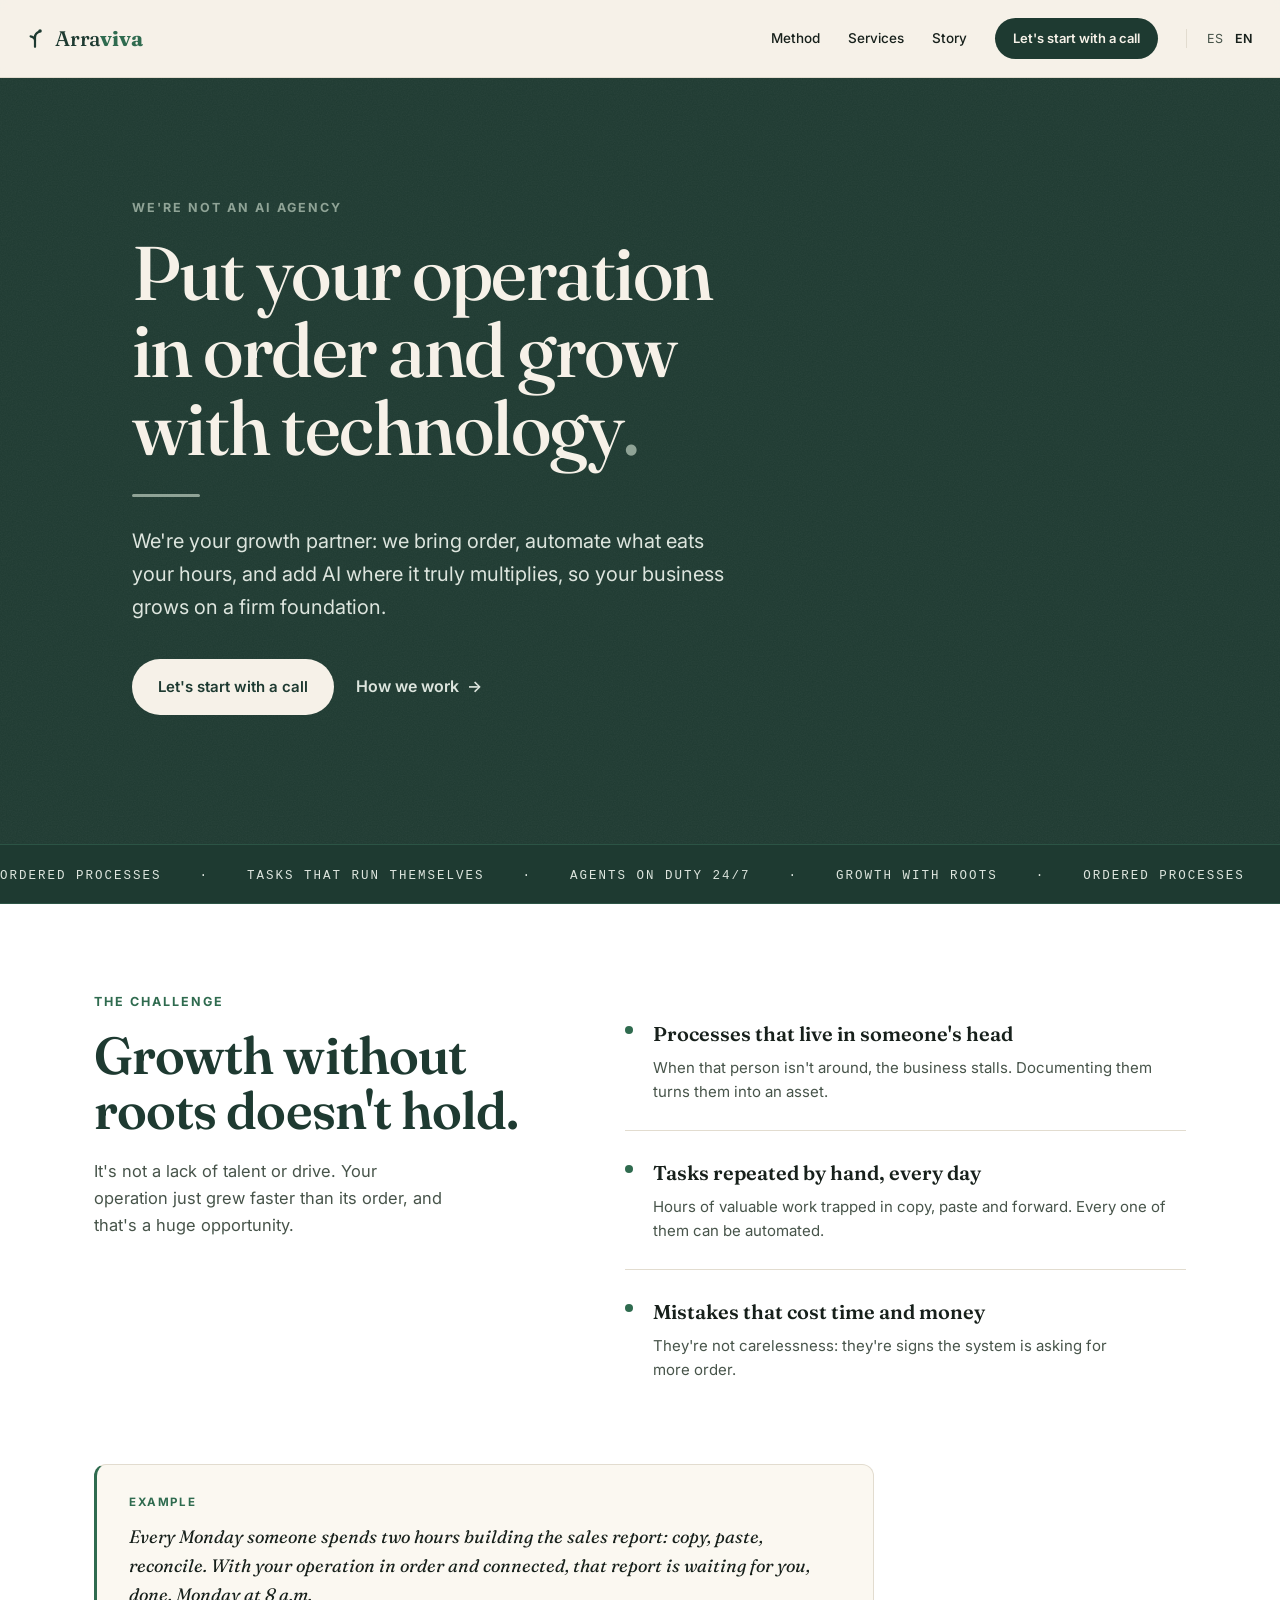
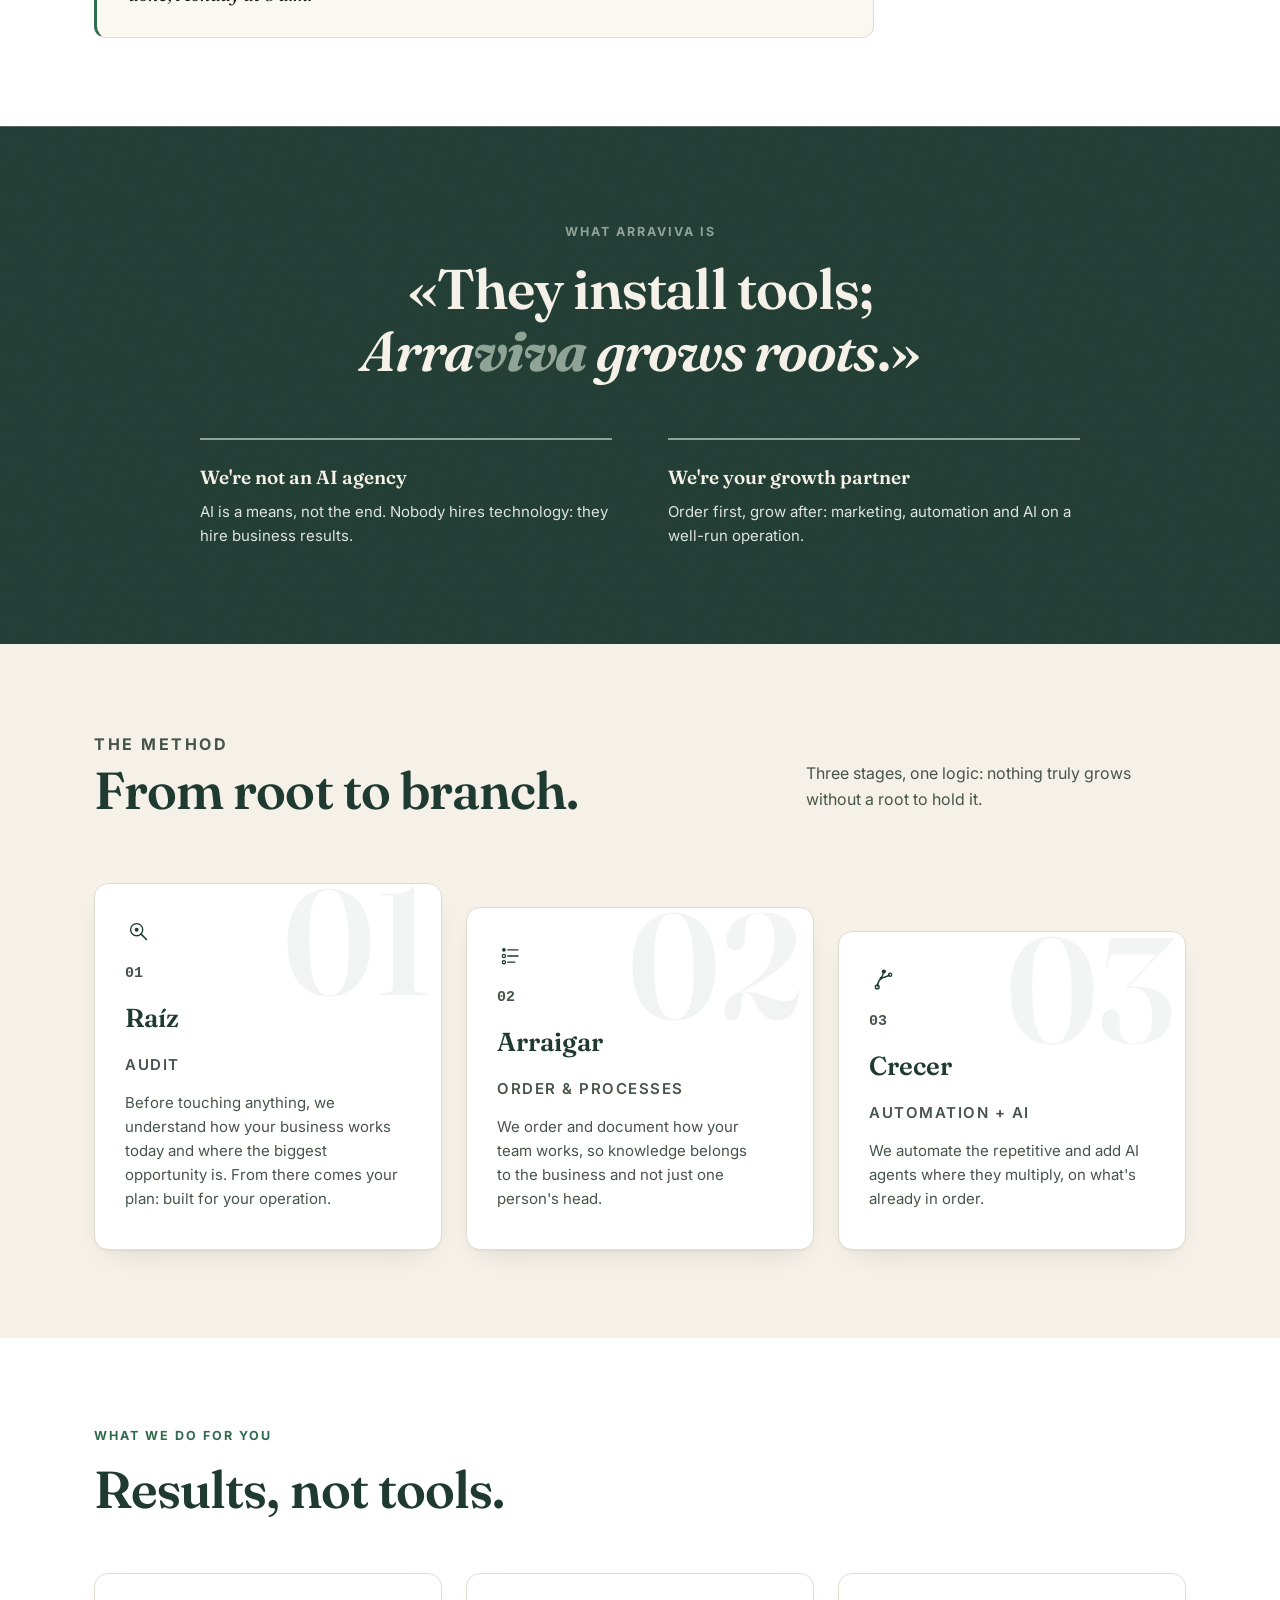
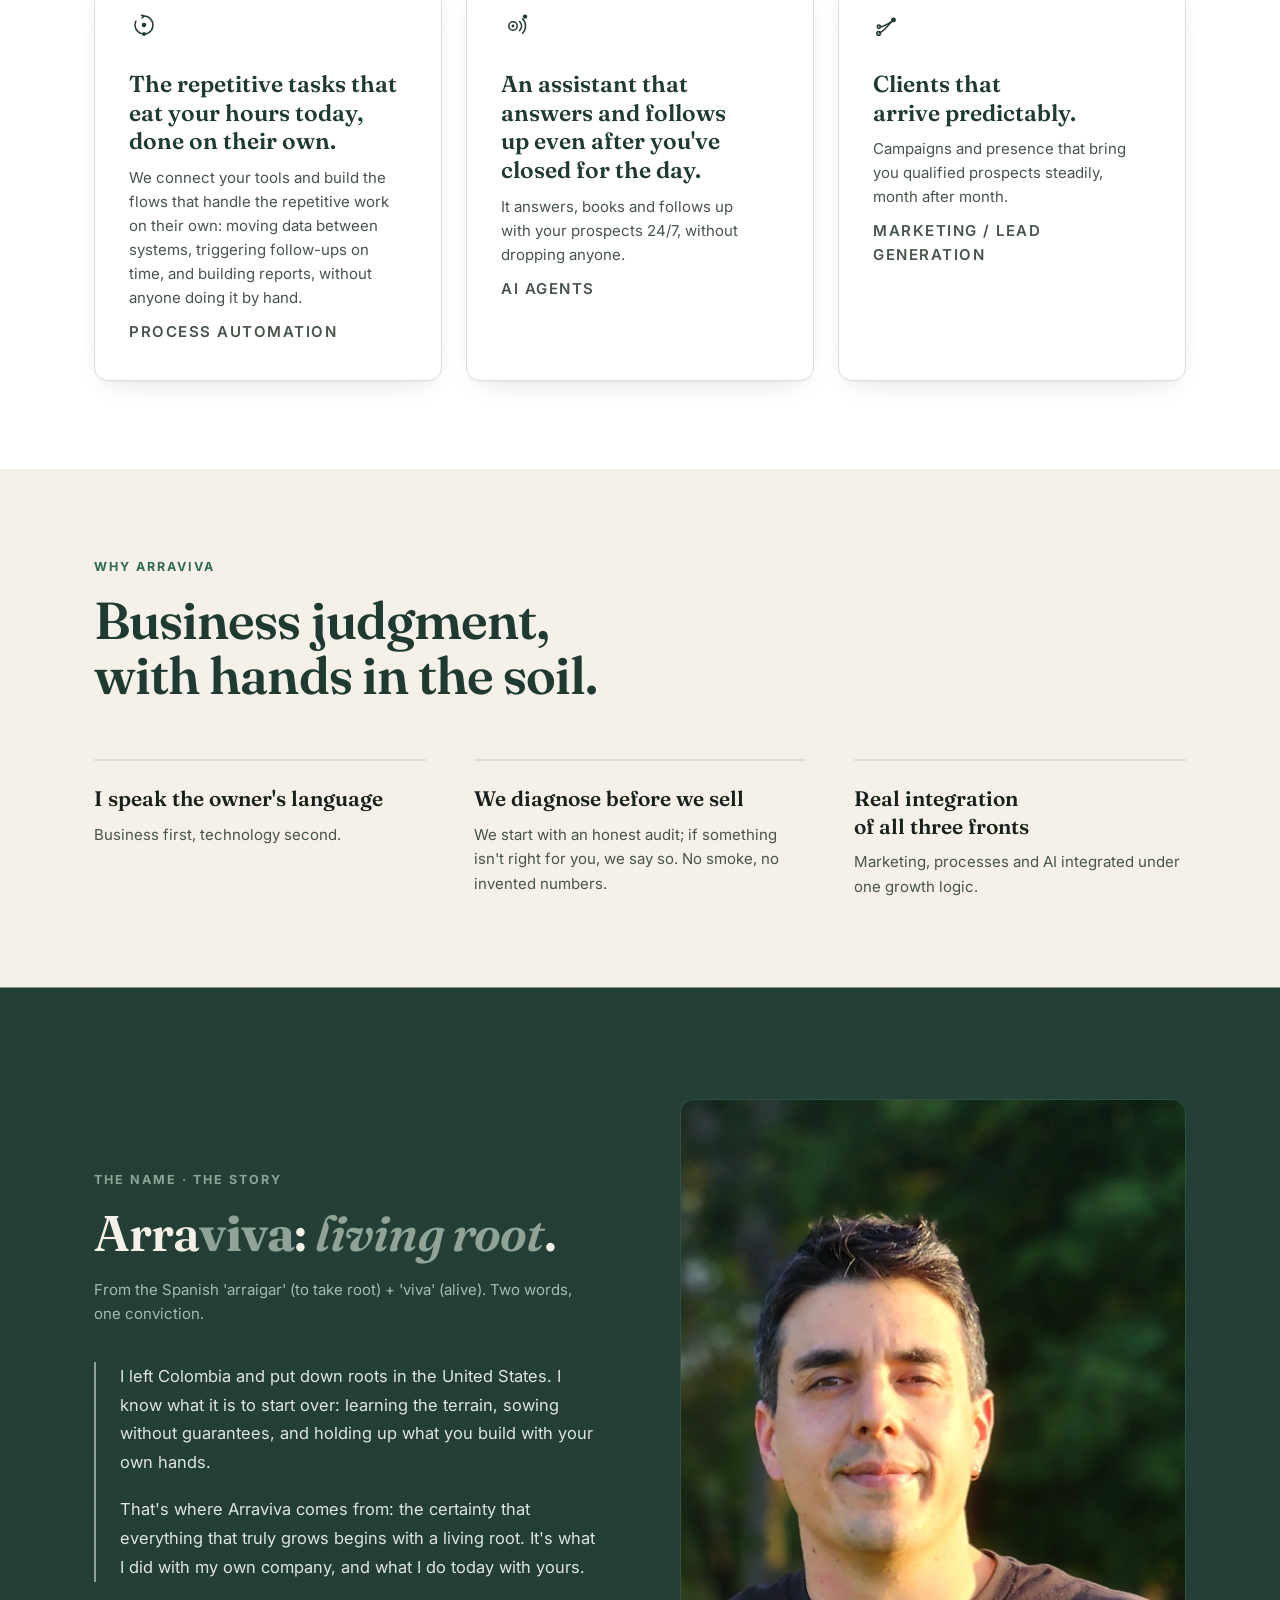
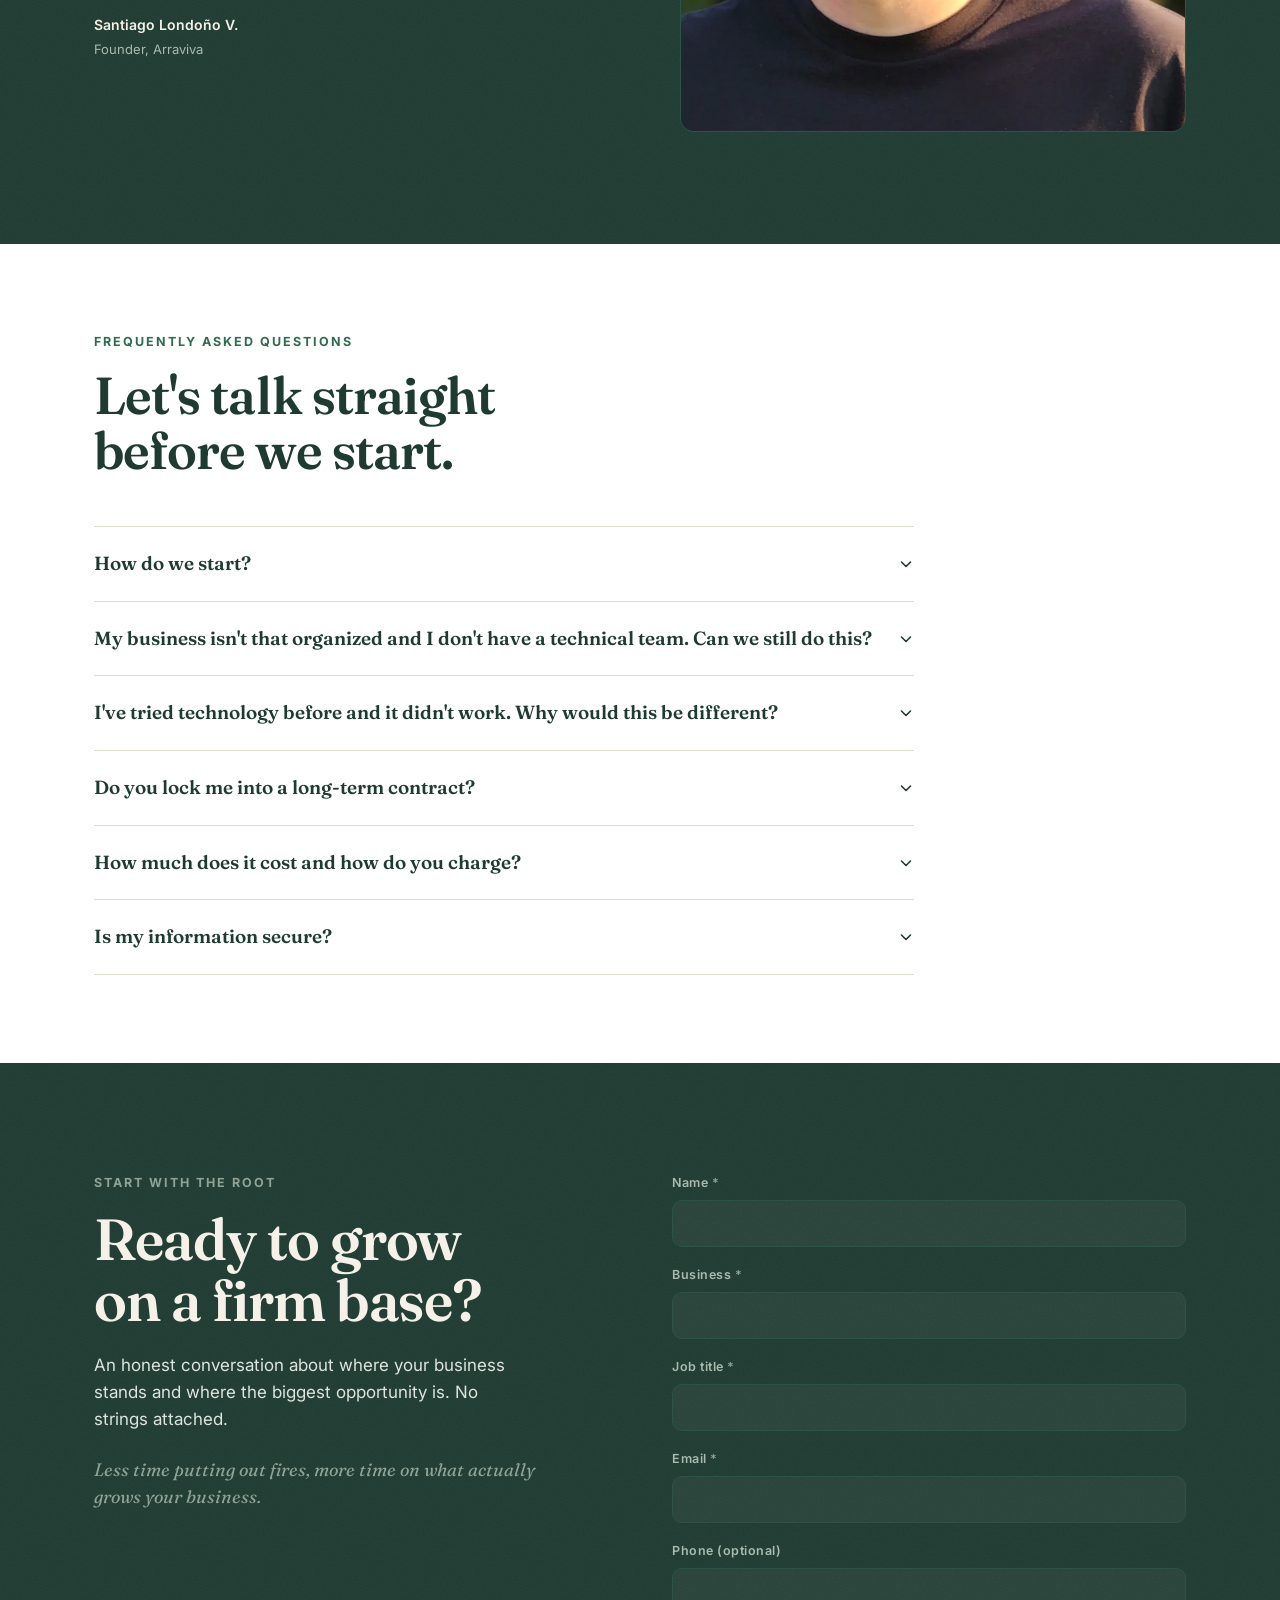
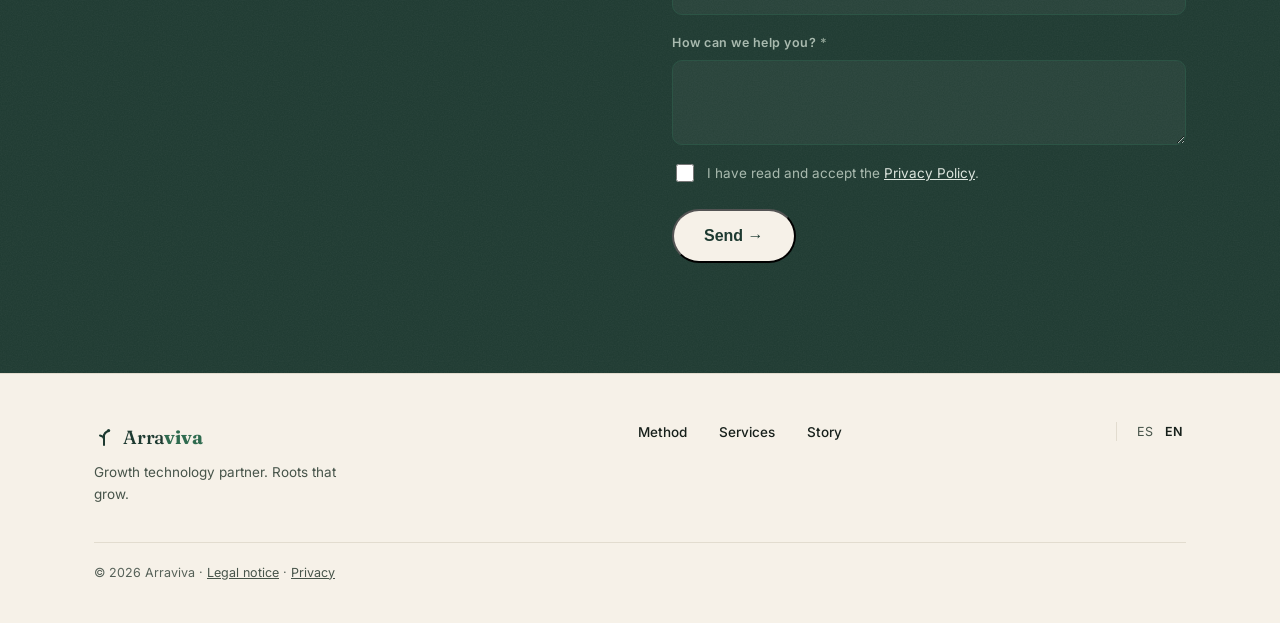
==== commit 9c6d7c75: "Hero: subir la frase diferencial y limpiar el footer Del analisis de la web con el metodo de las 4 f" ====
--- a/index.html
+++ b/index.html
@@ -71,9 +71,9 @@
     <section class="hero section--dark">
       <div class="hero__grid">
         <div class="hero__copy reveal">
-          <p class="kicker" data-en="Growth technology partner">Partner tecnológico de crecimiento</p>
+          <p class="kicker" data-en="We're not an AI agency">No somos una agencia de IA</p>
           <h1 class="hero__title" data-en="Put your operation in order and grow with technology<span class='hero__accent'>.</span>">Ordena tu operación y crece con tecnología<span class="hero__accent">.</span></h1>
-          <p class="hero__sub" data-en="We bring order, automate what eats your hours, and add AI where it truly multiplies, so your business grows on a firm foundation.">Ponemos orden, automatizamos lo que te quita horas y sumamos IA donde de verdad multiplica, para que tu negocio crezca sobre una base firme.</p>
+          <p class="hero__sub" data-en="We're your growth partner: we bring order, automate what eats your hours, and add AI where it truly multiplies, so your business grows on a firm foundation.">Somos tu partner de crecimiento: ponemos orden, automatizamos lo que te quita horas y sumamos IA donde de verdad multiplica, para que tu negocio crezca sobre una base firme.</p>
           <div class="hero__actions">
             <a class="btn btn--primary" href="#cta" data-en="Let's start with a call">Empecemos por una llamada</a>
             <a class="btn--ghost" href="#metodo" data-en="How we work <span class='arrow'>&rarr;</span>">Cómo trabajamos <span class="arrow">&rarr;</span></a>
@@ -407,9 +407,9 @@
             <p class="contact__after" data-en="Less time putting out fires, more time on what actually grows your business.">Menos tiempo apagando incendios, más tiempo en lo que de verdad hace crecer tu negocio.</p>
           </div>
 
-          <form class="contact__form" name="contacto" method="POST" data-netlify="true" netlify-honeypot="bot-field">
-            <input type="hidden" name="form-name" value="contacto">
-            <p class="contact__hp"><label>No llenar si eres humano: <input name="bot-field"></label></p>
+          <form class="contact__form" id="contactForm" name="contacto" method="POST" novalidate>
+            <input type="hidden" name="form_name" value="contacto-web">
+            <p class="contact__hp"><label>No llenar si eres humano: <input name="bot-field" tabindex="-1" autocomplete="off"></label></p>
             <div class="field">
               <label for="c-nombre"><span data-en="Name">Nombre</span> <span class="req" aria-hidden="true">*</span></label>
               <input id="c-nombre" name="nombre" type="text" autocomplete="name" required>
@@ -439,6 +439,7 @@
               <span data-en-html="I have read and accept the <a href='privacidad.html'>Privacy Policy</a>.">He leído y acepto la <a href="privacidad.html">Política de Privacidad</a>.</span>
             </label>
             <button class="btn btn--primary contact__submit" type="submit" data-en="Send <span class='arrow'>&rarr;</span>">Enviar <span class="arrow">&rarr;</span></button>
+            <p class="form-status" id="formStatus" role="status" aria-live="polite" hidden></p>
           </form>
         </div>
       </div>
@@ -470,7 +471,9 @@
           </nav>
 
           <div class="footer__right">
-            <a class="footer__social" href="#" data-en="@arraviva">@arraviva</a>
+            <!-- Cuando existan los perfiles, volver a poner aquí el enlace:
+                 <a class="footer__social" href="URL" data-en="@arraviva">@arraviva</a>
+                 El estilo .footer__social sigue en styles.css, listo para usarse. -->
             <div class="lang" role="group" aria-label="Idioma / Language">
               <button type="button" class="lang__btn is-active" data-lang="es">ES</button>
               <button type="button" class="lang__btn" data-lang="en">EN</button>
--- a/styles.css
+++ b/styles.css
@@ -759,3 +759,22 @@
   .footer__top { gap: 28px; }
   .footer__right { align-items: flex-start; }
 }
+
+/* =========================================================================
+   Estado del formulario de contacto (vive sobre fondo --raiz)
+   ========================================================================= */
+.form-status {
+  margin: 14px 0 0;
+  padding: 11px 14px;
+  border-radius: 10px;
+  font-size: 14.5px;
+  line-height: 1.5;
+  border: 1px solid var(--raiz-borde);
+  background: var(--raiz-trama);
+  color: var(--raiz-texto);
+}
+.form-status--sending { opacity: .8; }
+.form-status--ok      { border-color: var(--acento-dark); color: var(--raiz-texto); }
+.form-status--error   { border-color: #C98A2B; color: #F2DCC0; }
+.form-status--error a { color: #F2DCC0; text-decoration: underline; font-weight: 600; }
+.form-status--error a:hover { color: #fff; }
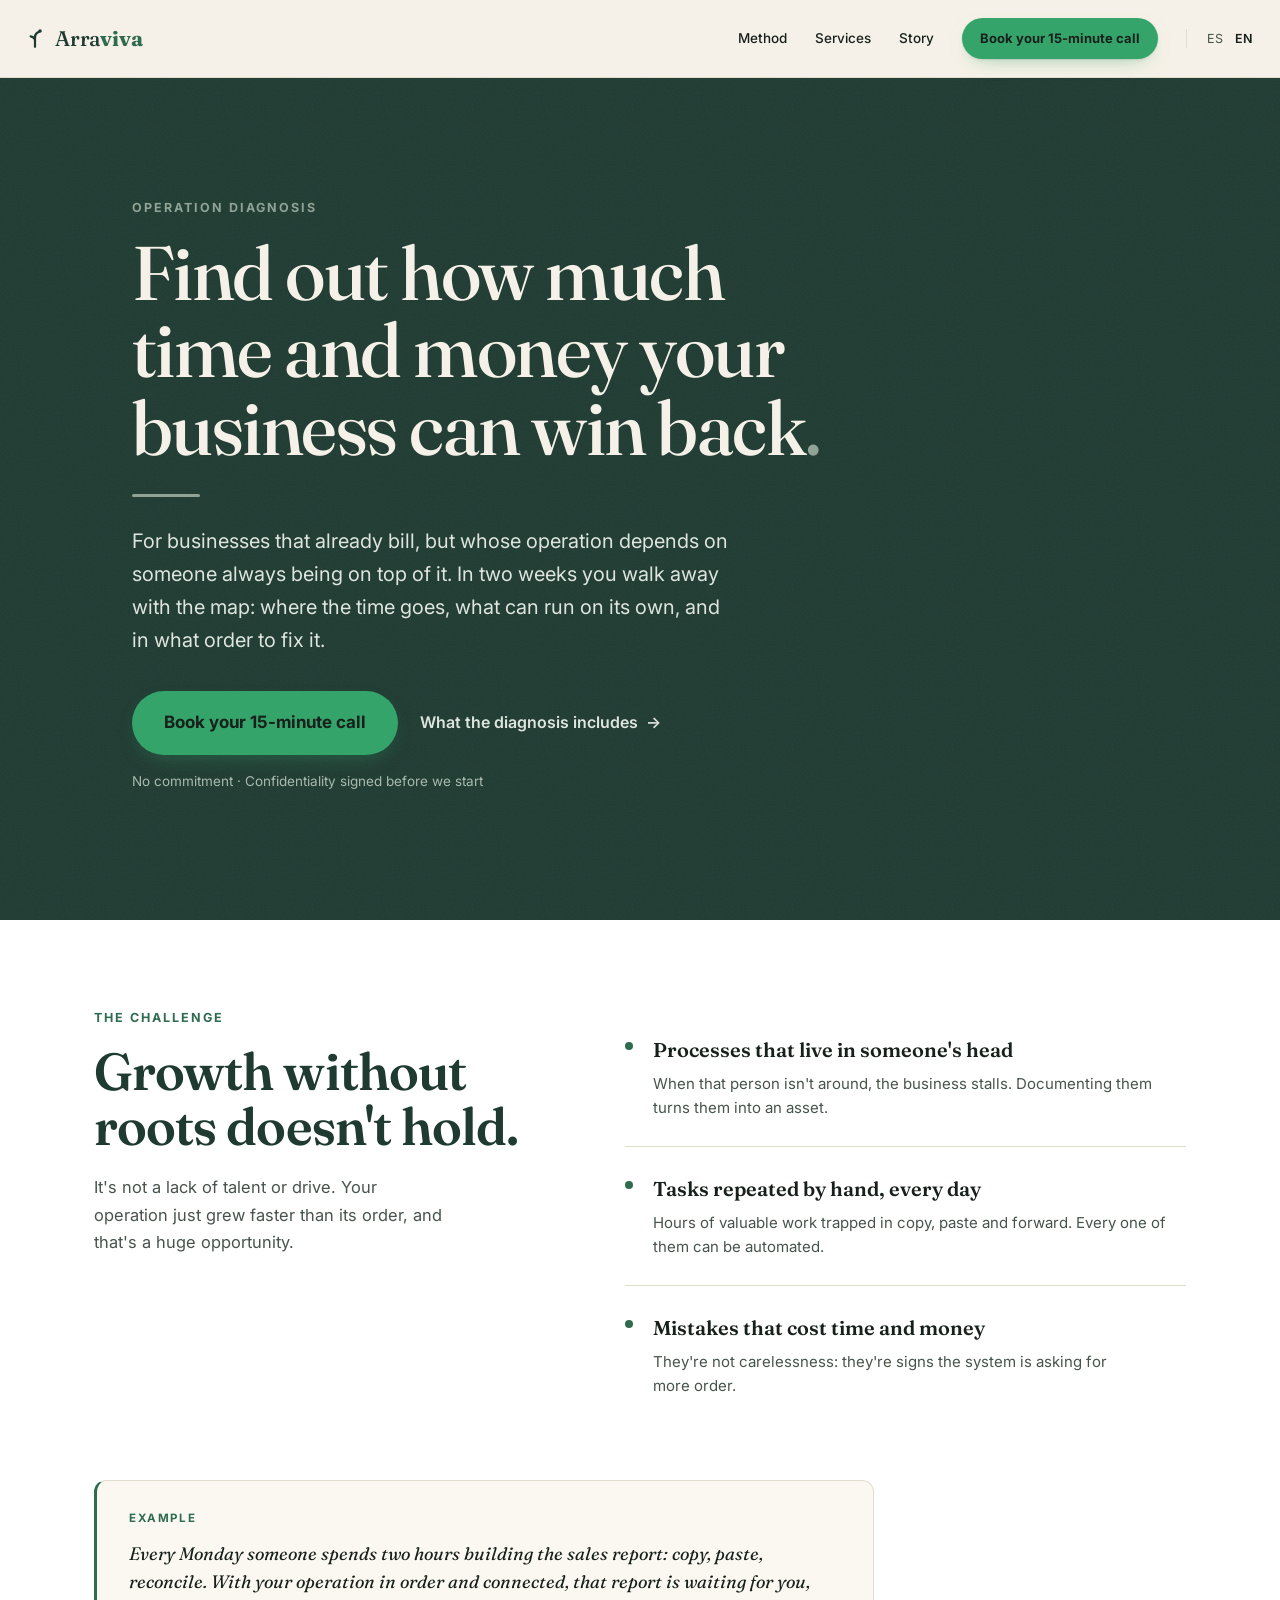
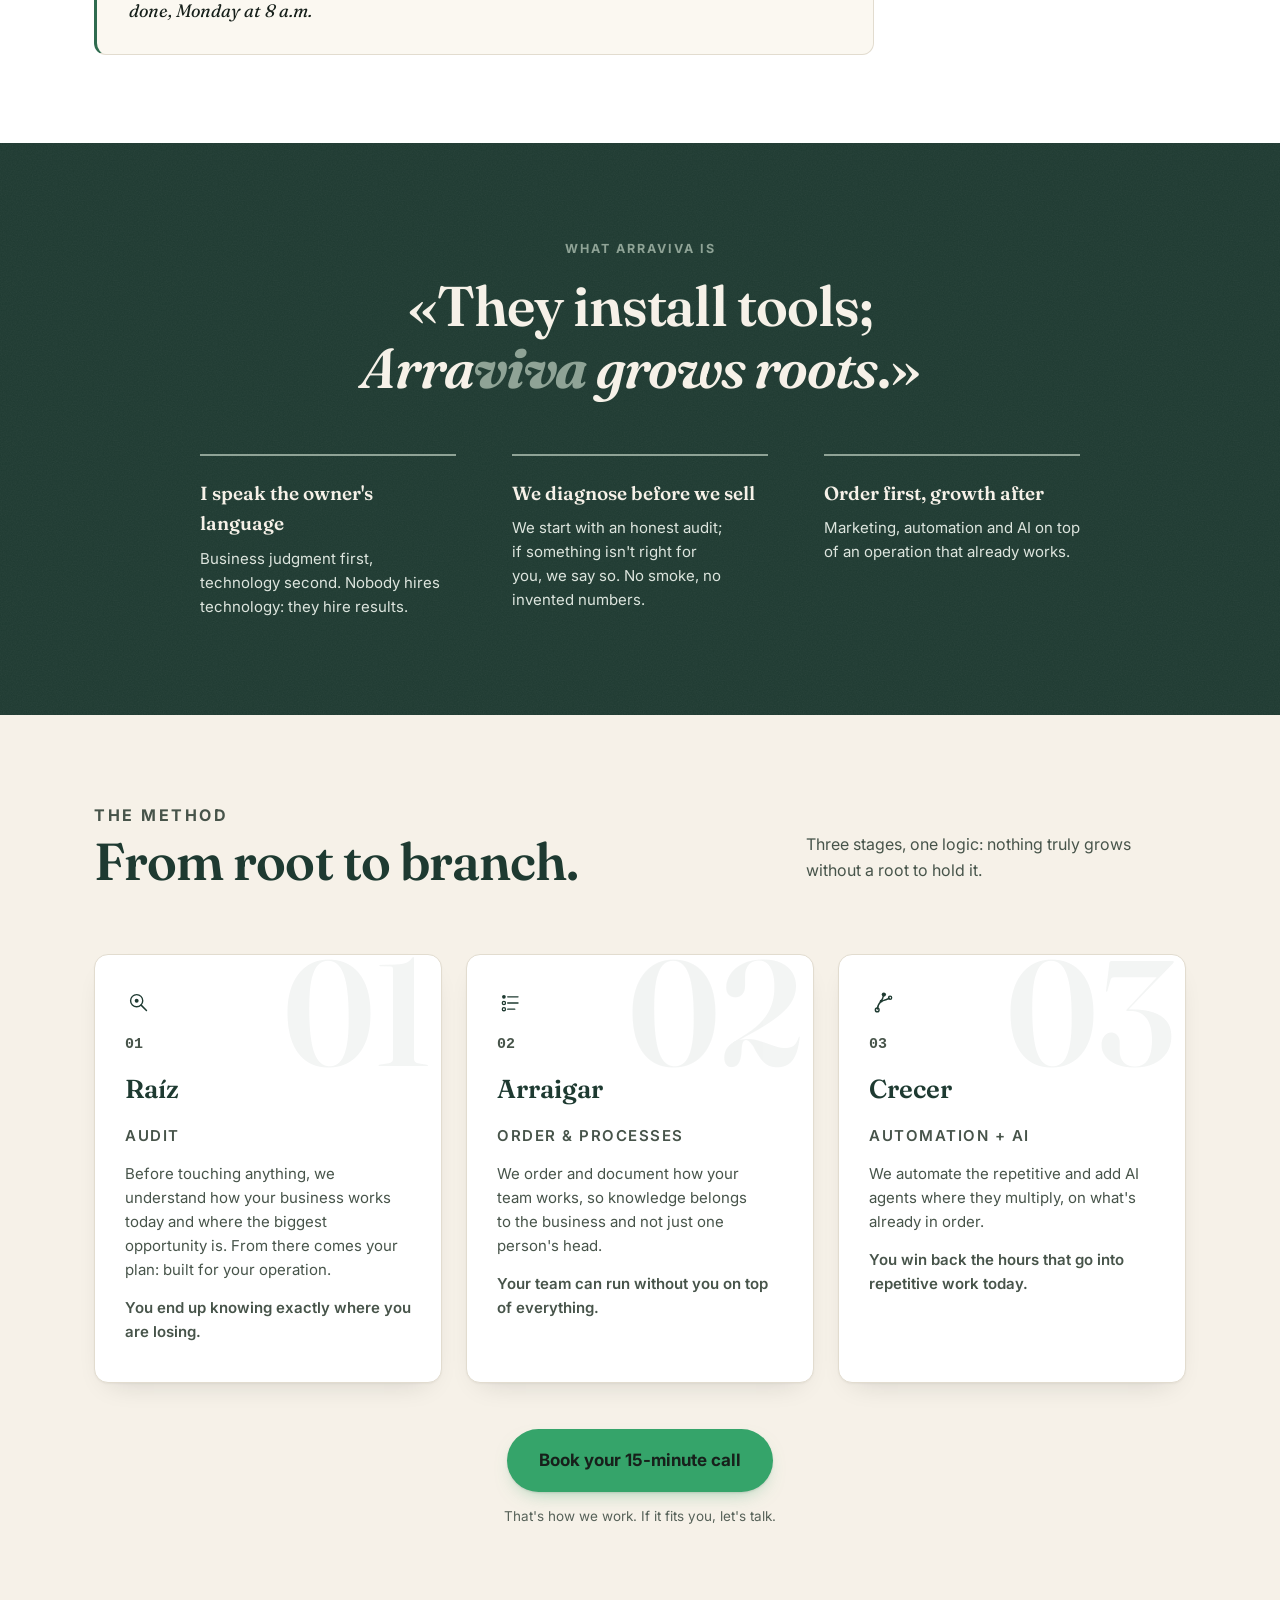
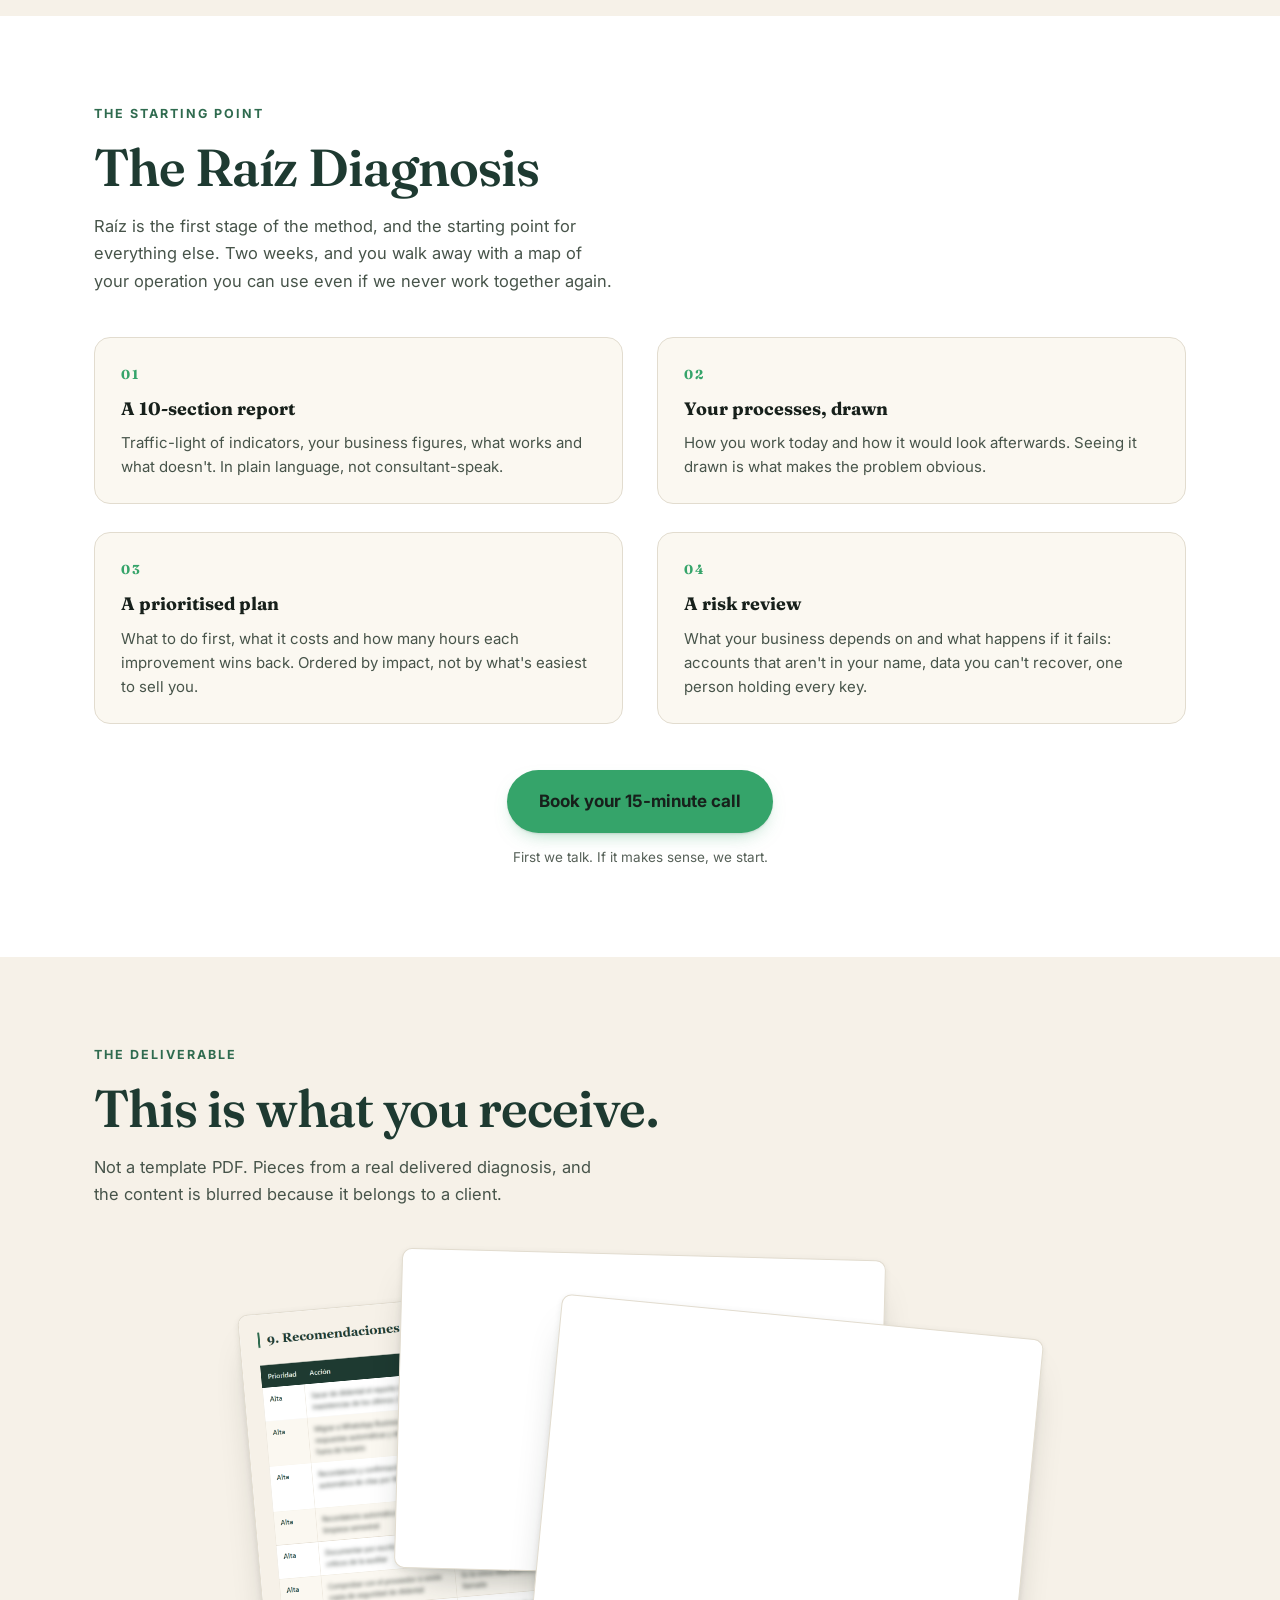
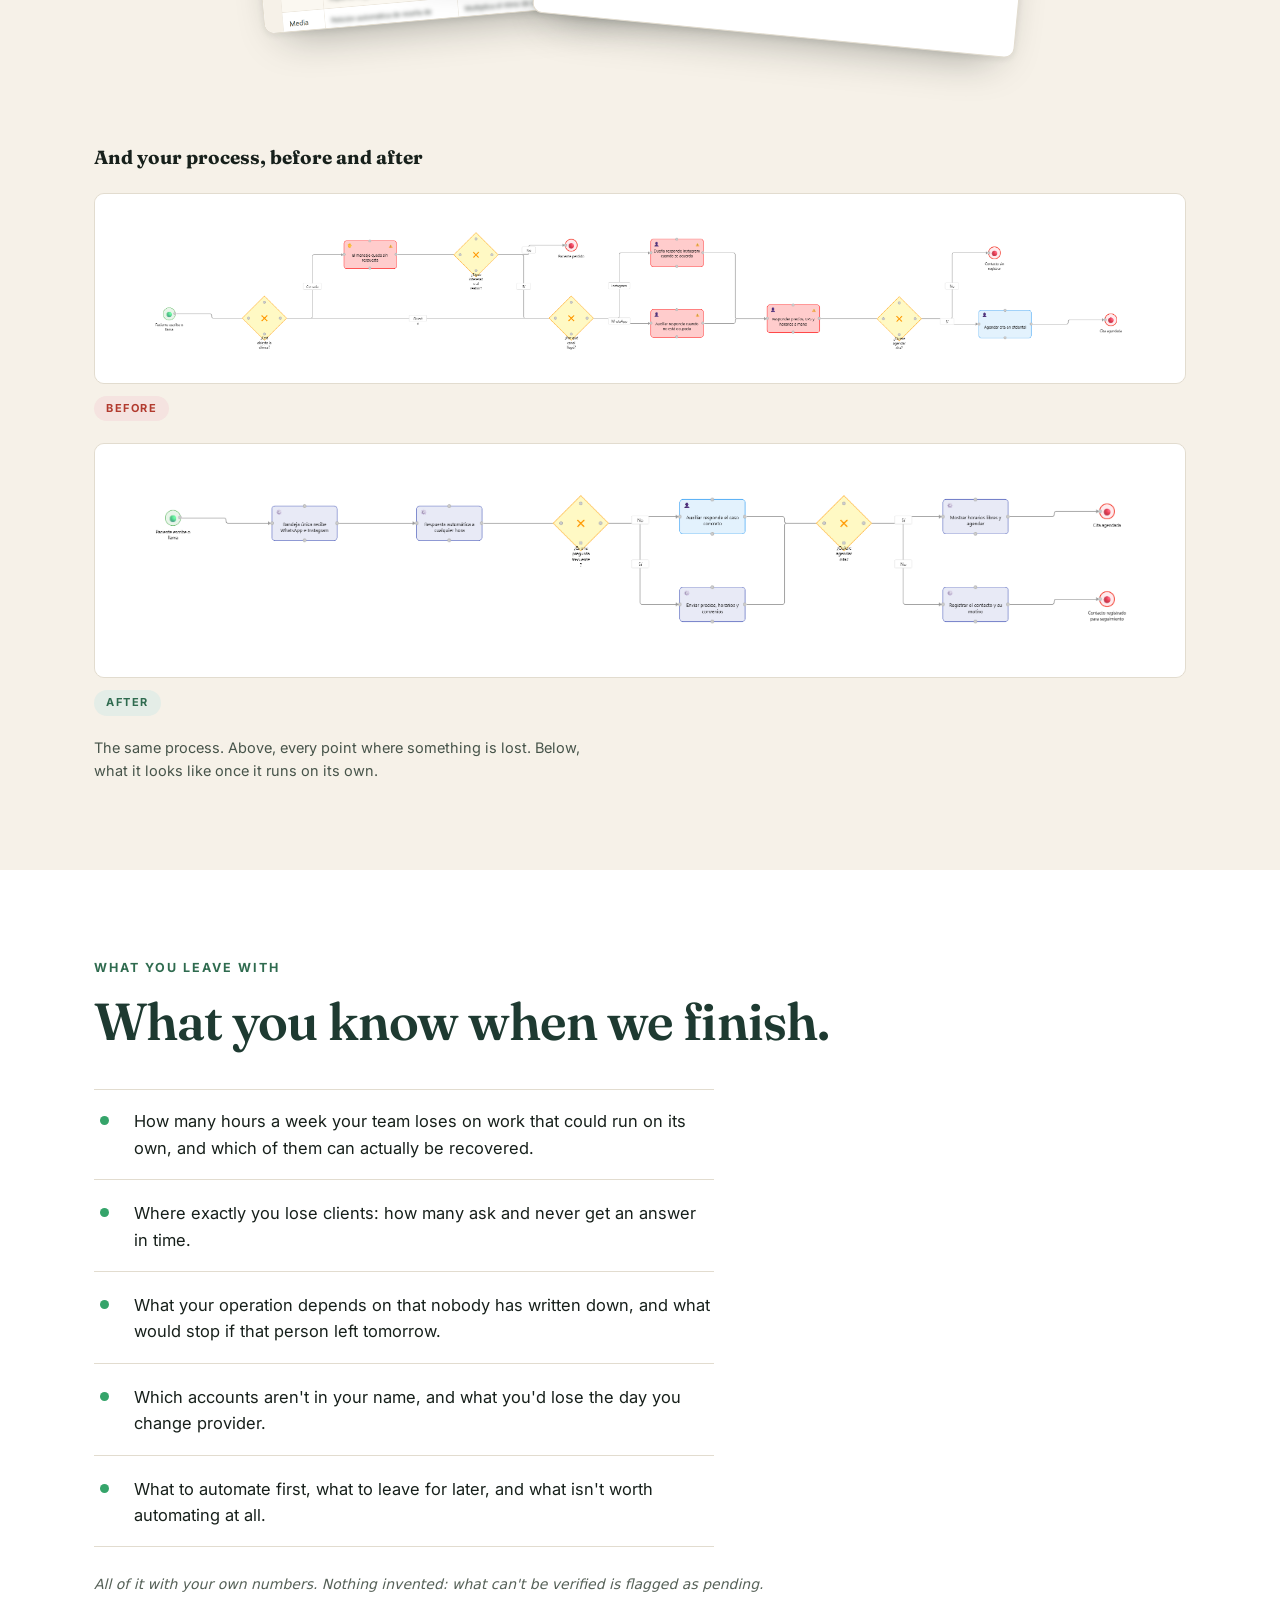
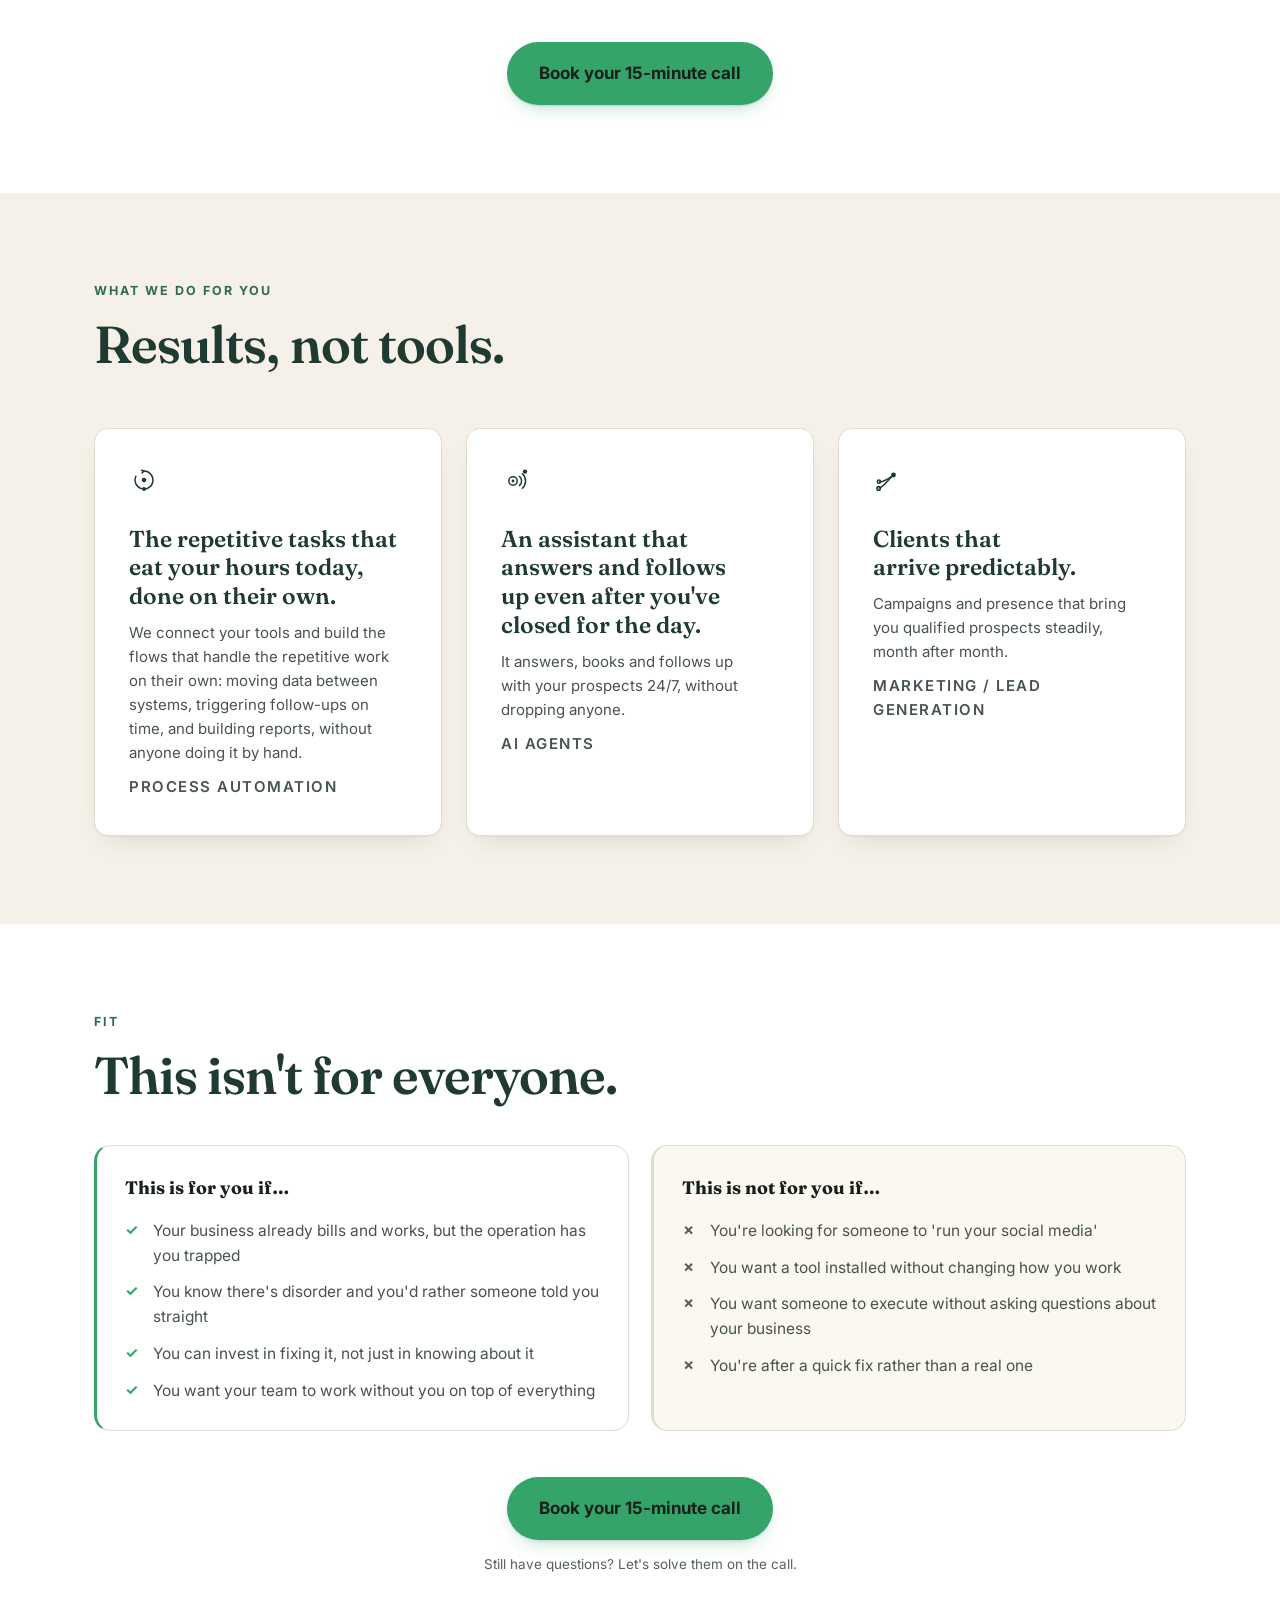
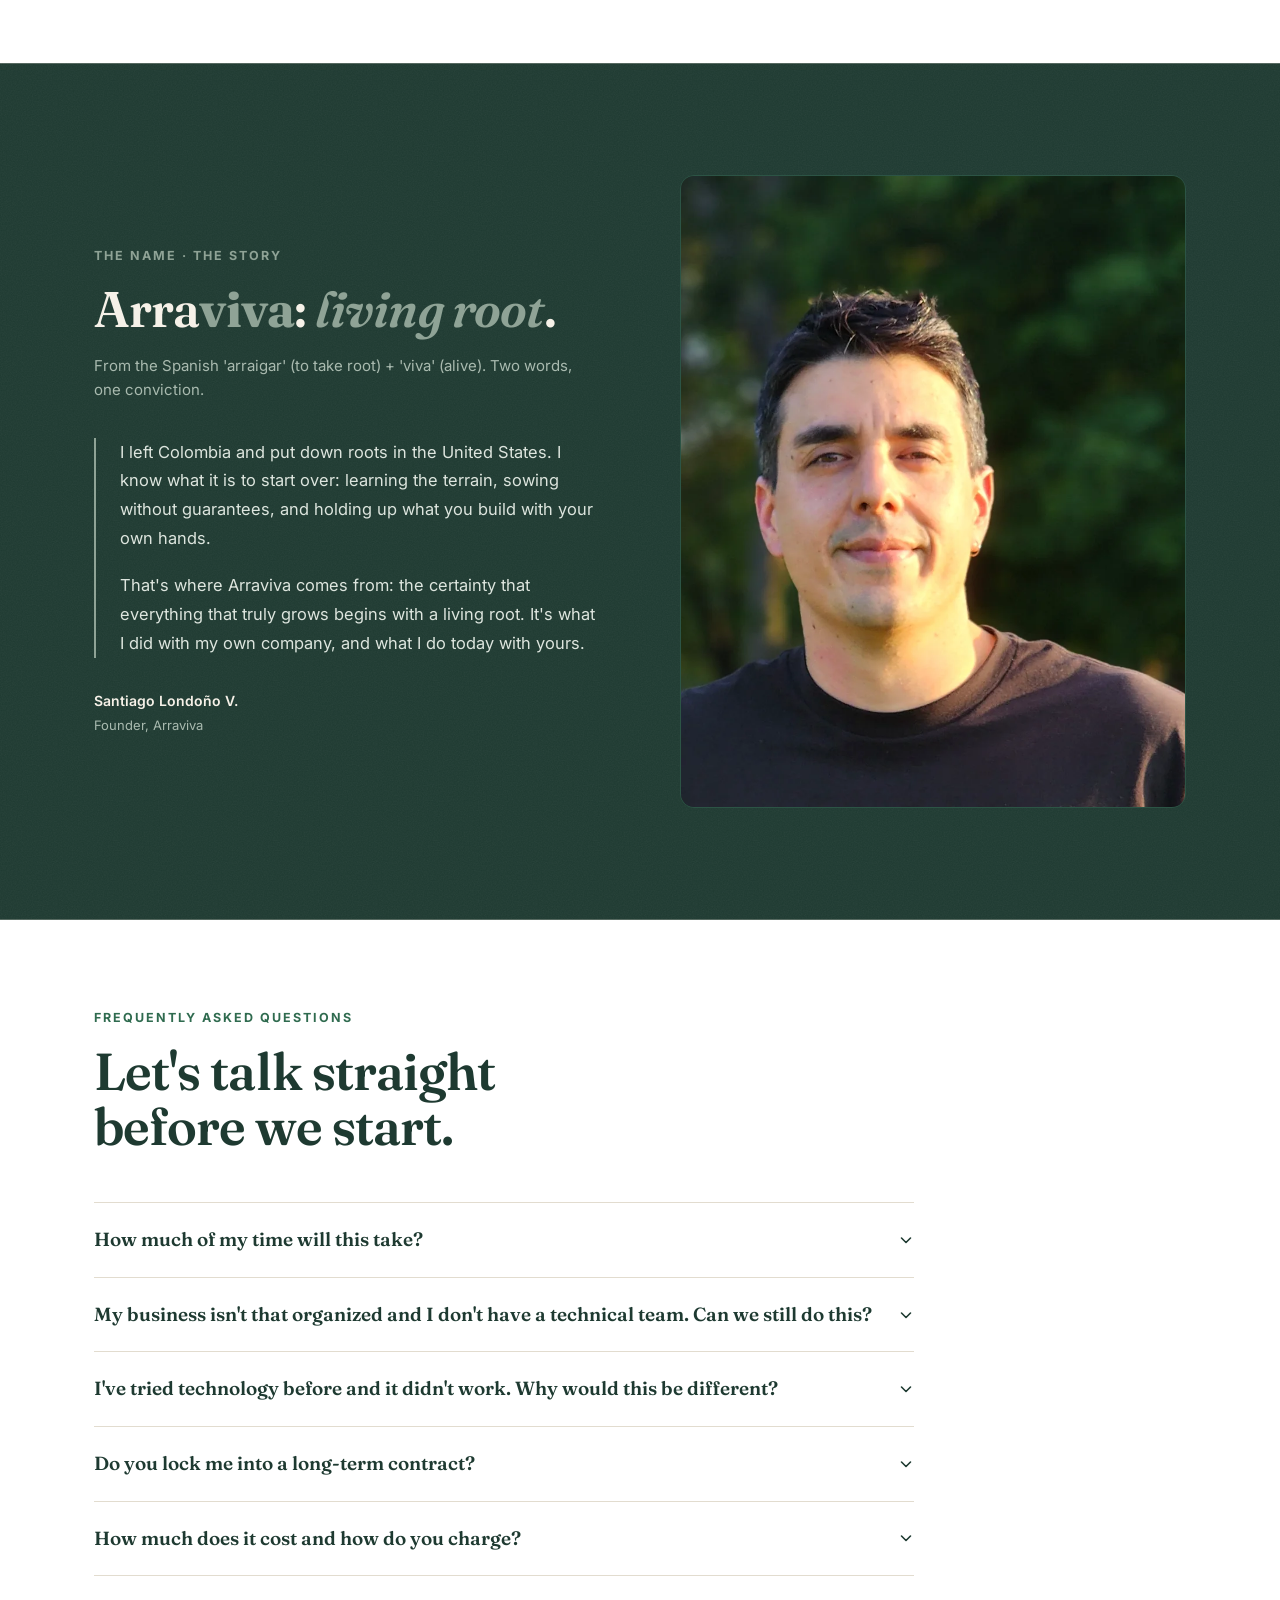
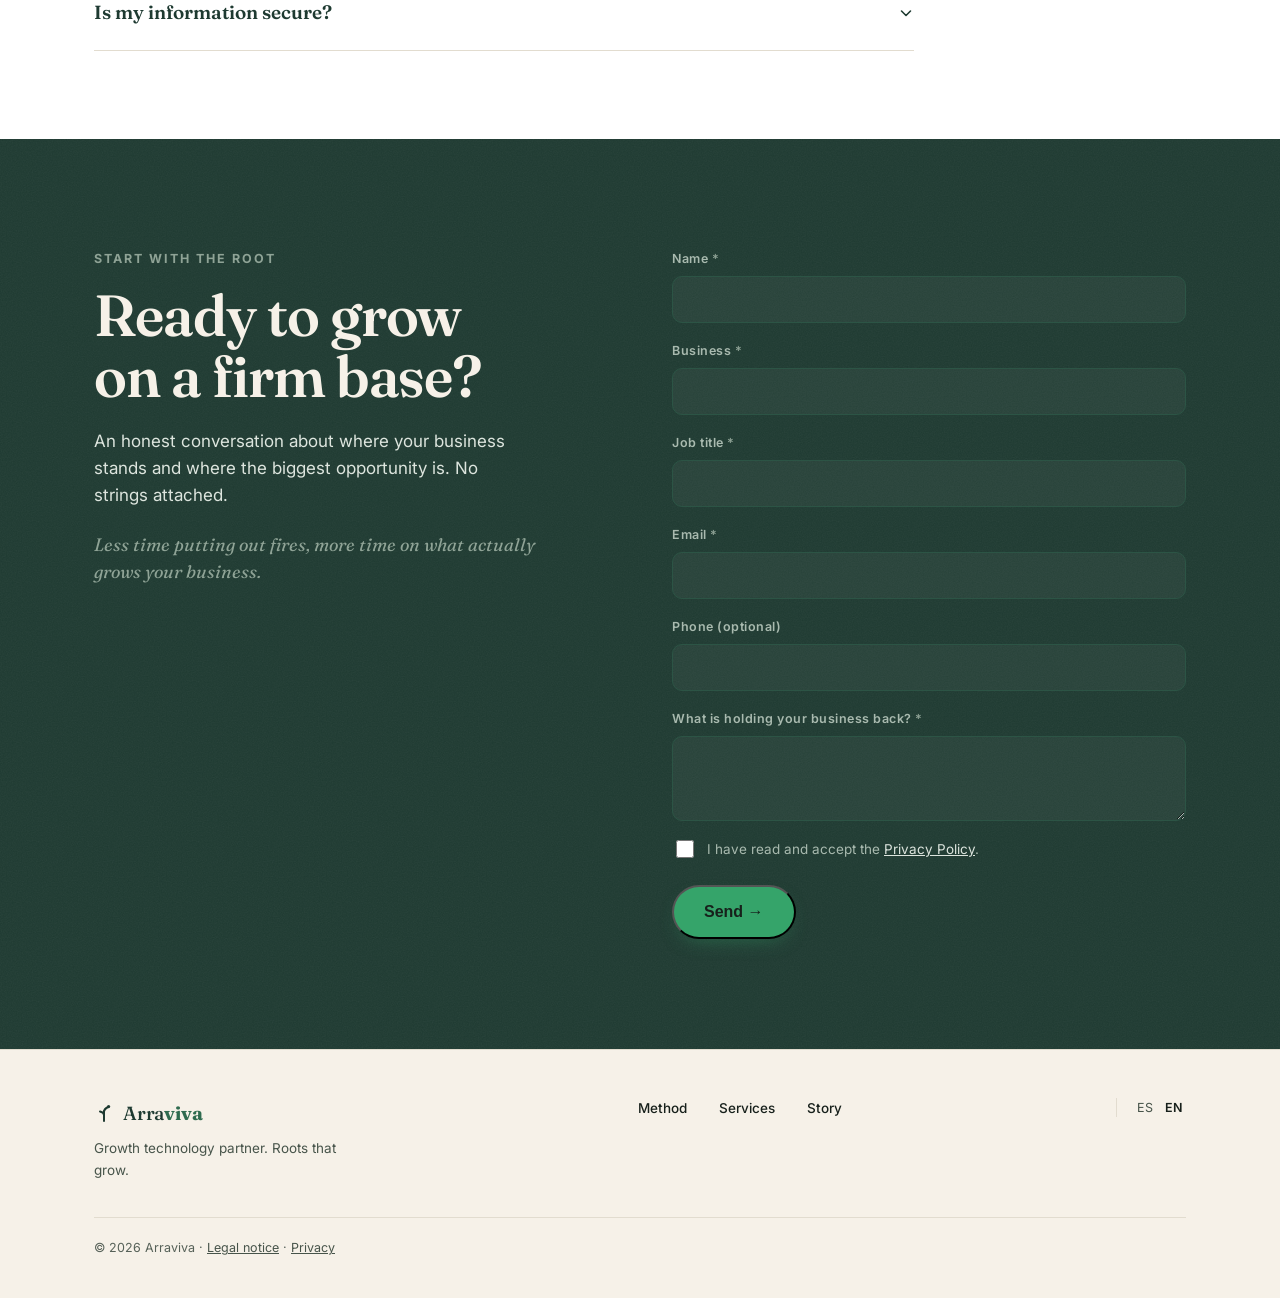
==== commit 8374b5dd: "Reorienta la home hacia el Diagnóstico Raíz La página pasa de describir a Arraviva a vender un produ" ====
--- a/index.html
+++ b/index.html
@@ -7,16 +7,46 @@
   <!-- SEO básico ------------------------------------------------------------
        El título y la descripción se actualizan también por JS al cambiar de
        idioma (ver script.js). Estos son los valores por defecto (español). -->
-  <title>Arraviva — Partner tecnológico de crecimiento</title>
-  <meta name="description" content="Arraviva ayuda a tu empresa a echar raíz, con orden, procesos y datos firmes, y desde ahí crecer con marketing, automatización e IA. No somos una agencia de IA: somos tu partner de crecimiento.">
+  <title>Arraviva · Descubre cuánto tiempo y dinero puede recuperar tu negocio</title>
+  <meta name="description" content="Diagnóstico de operación para tu negocio. Descubre dónde se te va el tiempo, qué se puede automatizar y en qué orden arreglarlo. Empieza con una llamada de 15 minutos.">
   <meta name="theme-color" content="#1E3A31">
+
+  <link rel="canonical" href="https://arraviva.com/">
+  <link rel="alternate" hreflang="es" href="https://arraviva.com/">
+  <link rel="alternate" hreflang="en" href="https://arraviva.com/">
+  <link rel="alternate" hreflang="x-default" href="https://arraviva.com/">
+
+  <!-- Favicon: el mismo isotipo de raíz que brota, en SVG inline -->
+  <link rel="icon" href="data:image/svg+xml,%3Csvg xmlns='http://www.w3.org/2000/svg' viewBox='0 0 20 20'%3E%3Cpath d='M10 18 V8' stroke='%231E3A31' stroke-width='2' stroke-linecap='round'/%3E%3Cpath d='M10 9 C10 6 12 5 14 4' stroke='%231E3A31' stroke-width='2' stroke-linecap='round'/%3E%3Cpath d='M10 12 C10 10 8 9 6 8.5' stroke='%231E3A31' stroke-width='2' stroke-linecap='round'/%3E%3Ccircle cx='14.6' cy='3.6' r='1.6' fill='%2335A46A'/%3E%3C/svg%3E">
 
   <!-- Open Graph (previsualización al compartir en redes) -->
   <meta property="og:type" content="website">
-  <meta property="og:title" content="Arraviva — Partner tecnológico de crecimiento">
-  <meta property="og:description" content="Echa raíz y crece: orden, procesos, automatización e IA sobre una base firme.">
+  <meta property="og:url" content="https://arraviva.com/">
+  <meta property="og:title" content="Descubre cuánto tiempo y dinero puede recuperar tu negocio">
+  <meta property="og:description" content="Diagnóstico de operación. Sales sabiendo dónde se te va el tiempo y en qué orden arreglarlo.">
+  <meta property="og:image" content="https://arraviva.com/img/informe-semaforo.png">
   <meta property="og:locale" content="es_ES">
   <meta property="og:locale:alternate" content="en_US">
+  <meta name="twitter:card" content="summary_large_image">
+
+  <!-- Ficha de negocio para Google y los buscadores de IA -->
+  <script type="application/ld+json">
+  {
+    "@context": "https://schema.org",
+    "@type": "ProfessionalService",
+    "name": "Arraviva",
+    "url": "https://arraviva.com/",
+    "description": "Diagnóstico de operación y automatización para negocios que quieren ordenar y escalar.",
+    "email": "founder@arraviva.com",
+    "founder": { "@type": "Person", "name": "Santiago Londoño V." },
+    "areaServed": [ { "@type": "Country", "name": "Colombia" }, { "@type": "Country", "name": "United States" } ],
+    "availableLanguage": ["es", "en"],
+    "slogan": "Raíz que crece"
+  }
+  </script>
+
+  <!-- TODO: pegar aquí el fragmento de Google Analytics 4 cuando exista la propiedad.
+       Va justo aquí, antes de las tipografías, para que mida desde la primera visita. -->
 
   <!-- Tipografías (Fraunces para títulos, Inter para cuerpo) -->
   <link rel="preconnect" href="https://fonts.googleapis.com">
@@ -33,7 +63,7 @@
        reemplazar más adelante por el logo definitivo.
        ===================================================================== -->
   <header class="nav">
-    <a class="brand" href="#top" aria-label="Arraviva — inicio">
+    <a class="brand" href="#top" aria-label="Arraviva, inicio">
       <!-- Símbolo: raíz que brota; la punta ámbar es la "chispa" de crecimiento -->
       <svg width="22" height="22" viewBox="0 0 20 20" fill="none" aria-hidden="true">
         <path d="M10 18 V8" stroke="#1E3A31" stroke-width="2" stroke-linecap="round"/>
@@ -48,7 +78,7 @@
       <a class="nav__link" href="#metodo" data-en="Method">Método</a>
       <a class="nav__link" href="#servicios" data-en="Services">Servicios</a>
       <a class="nav__link" href="#historia" data-en="Story">Historia</a>
-      <a class="btn btn--primary btn--sm" href="#cta" data-en="Let's start with a call">Empecemos por una llamada</a>
+      <a class="btn btn--primary btn--sm" href="#cta" data-en="Book your 15-minute call">Agenda tu llamada de 15 minutos</a>
 
       <!-- Selector de idioma: dos botones que activan ES o EN -->
       <div class="lang" role="group" aria-label="Idioma / Language">
@@ -71,32 +101,19 @@
     <section class="hero section--dark">
       <div class="hero__grid">
         <div class="hero__copy reveal">
-          <p class="kicker" data-en="We're not an AI agency">No somos una agencia de IA</p>
-          <h1 class="hero__title" data-en="Put your operation in order and grow with technology<span class='hero__accent'>.</span>">Ordena tu operación y crece con tecnología<span class="hero__accent">.</span></h1>
-          <p class="hero__sub" data-en="We're your growth partner: we bring order, automate what eats your hours, and add AI where it truly multiplies, so your business grows on a firm foundation.">Somos tu partner de crecimiento: ponemos orden, automatizamos lo que te quita horas y sumamos IA donde de verdad multiplica, para que tu negocio crezca sobre una base firme.</p>
+          <p class="kicker" data-en="Operation diagnosis">Diagnóstico de operación</p>
+          <h1 class="hero__title" data-en="Find out how much time and money your business can win back<span class='hero__accent'>.</span>">Descubre cuánto tiempo y cuánto dinero puede recuperar tu negocio<span class="hero__accent">.</span></h1>
+          <p class="hero__sub" data-en="For businesses that already bill, but whose operation depends on someone always being on top of it. In two weeks you walk away with the map: where the time goes, what can run on its own, and in what order to fix it.">Para negocios que ya facturan, pero cuya operación depende de que alguien esté siempre encima. En dos semanas sales con el mapa: dónde se va el tiempo, qué puede funcionar solo y en qué orden arreglarlo.</p>
           <div class="hero__actions">
-            <a class="btn btn--primary" href="#cta" data-en="Let's start with a call">Empecemos por una llamada</a>
-            <a class="btn--ghost" href="#metodo" data-en="How we work <span class='arrow'>&rarr;</span>">Cómo trabajamos <span class="arrow">&rarr;</span></a>
-          </div>
-        </div>
-
-      </div>
-    </section>
-
-    <!-- =====================================================================
-         CINTA ANIMADA (marquee): beneficios que se deslizan en loop.
-         Dos grupos idénticos para un bucle continuo; se pausa al pasar el mouse.
-         ===================================================================== -->
-    <div class="marquee" aria-hidden="true">
-      <!-- 4 copias idénticas: cada mitad de la pista (2 copias) es más ancha
-           que el viewport, así el loop translateX(0→-50%) nunca deja huecos. -->
-      <div class="marquee__track">
-        <span class="marquee__group" data-en="ORDERED PROCESSES&nbsp;&nbsp;&nbsp;&nbsp;·&nbsp;&nbsp;&nbsp;&nbsp;TASKS THAT RUN THEMSELVES&nbsp;&nbsp;&nbsp;&nbsp;·&nbsp;&nbsp;&nbsp;&nbsp;AGENTS ON DUTY 24/7&nbsp;&nbsp;&nbsp;&nbsp;·&nbsp;&nbsp;&nbsp;&nbsp;GROWTH WITH ROOTS&nbsp;&nbsp;&nbsp;&nbsp;·&nbsp;&nbsp;&nbsp;&nbsp;">PROCESOS ORDENADOS&nbsp;&nbsp;&nbsp;&nbsp;·&nbsp;&nbsp;&nbsp;&nbsp;TAREAS QUE SE HACEN SOLAS&nbsp;&nbsp;&nbsp;&nbsp;·&nbsp;&nbsp;&nbsp;&nbsp;AGENTES QUE ATIENDEN 24/7&nbsp;&nbsp;&nbsp;&nbsp;·&nbsp;&nbsp;&nbsp;&nbsp;CRECIMIENTO CON RAÍZ&nbsp;&nbsp;&nbsp;&nbsp;·&nbsp;&nbsp;&nbsp;&nbsp;</span>
-        <span class="marquee__group" data-en="ORDERED PROCESSES&nbsp;&nbsp;&nbsp;&nbsp;·&nbsp;&nbsp;&nbsp;&nbsp;TASKS THAT RUN THEMSELVES&nbsp;&nbsp;&nbsp;&nbsp;·&nbsp;&nbsp;&nbsp;&nbsp;AGENTS ON DUTY 24/7&nbsp;&nbsp;&nbsp;&nbsp;·&nbsp;&nbsp;&nbsp;&nbsp;GROWTH WITH ROOTS&nbsp;&nbsp;&nbsp;&nbsp;·&nbsp;&nbsp;&nbsp;&nbsp;">PROCESOS ORDENADOS&nbsp;&nbsp;&nbsp;&nbsp;·&nbsp;&nbsp;&nbsp;&nbsp;TAREAS QUE SE HACEN SOLAS&nbsp;&nbsp;&nbsp;&nbsp;·&nbsp;&nbsp;&nbsp;&nbsp;AGENTES QUE ATIENDEN 24/7&nbsp;&nbsp;&nbsp;&nbsp;·&nbsp;&nbsp;&nbsp;&nbsp;CRECIMIENTO CON RAÍZ&nbsp;&nbsp;&nbsp;&nbsp;·&nbsp;&nbsp;&nbsp;&nbsp;</span>
-        <span class="marquee__group" data-en="ORDERED PROCESSES&nbsp;&nbsp;&nbsp;&nbsp;·&nbsp;&nbsp;&nbsp;&nbsp;TASKS THAT RUN THEMSELVES&nbsp;&nbsp;&nbsp;&nbsp;·&nbsp;&nbsp;&nbsp;&nbsp;AGENTS ON DUTY 24/7&nbsp;&nbsp;&nbsp;&nbsp;·&nbsp;&nbsp;&nbsp;&nbsp;GROWTH WITH ROOTS&nbsp;&nbsp;&nbsp;&nbsp;·&nbsp;&nbsp;&nbsp;&nbsp;">PROCESOS ORDENADOS&nbsp;&nbsp;&nbsp;&nbsp;·&nbsp;&nbsp;&nbsp;&nbsp;TAREAS QUE SE HACEN SOLAS&nbsp;&nbsp;&nbsp;&nbsp;·&nbsp;&nbsp;&nbsp;&nbsp;AGENTES QUE ATIENDEN 24/7&nbsp;&nbsp;&nbsp;&nbsp;·&nbsp;&nbsp;&nbsp;&nbsp;CRECIMIENTO CON RAÍZ&nbsp;&nbsp;&nbsp;&nbsp;·&nbsp;&nbsp;&nbsp;&nbsp;</span>
-        <span class="marquee__group" data-en="ORDERED PROCESSES&nbsp;&nbsp;&nbsp;&nbsp;·&nbsp;&nbsp;&nbsp;&nbsp;TASKS THAT RUN THEMSELVES&nbsp;&nbsp;&nbsp;&nbsp;·&nbsp;&nbsp;&nbsp;&nbsp;AGENTS ON DUTY 24/7&nbsp;&nbsp;&nbsp;&nbsp;·&nbsp;&nbsp;&nbsp;&nbsp;GROWTH WITH ROOTS&nbsp;&nbsp;&nbsp;&nbsp;·&nbsp;&nbsp;&nbsp;&nbsp;">PROCESOS ORDENADOS&nbsp;&nbsp;&nbsp;&nbsp;·&nbsp;&nbsp;&nbsp;&nbsp;TAREAS QUE SE HACEN SOLAS&nbsp;&nbsp;&nbsp;&nbsp;·&nbsp;&nbsp;&nbsp;&nbsp;AGENTES QUE ATIENDEN 24/7&nbsp;&nbsp;&nbsp;&nbsp;·&nbsp;&nbsp;&nbsp;&nbsp;CRECIMIENTO CON RAÍZ&nbsp;&nbsp;&nbsp;&nbsp;·&nbsp;&nbsp;&nbsp;&nbsp;</span>
-      </div>
-    </div>
+            <a class="btn btn--primary" href="#cta" data-en="Book your 15-minute call">Agenda tu llamada de 15 minutos</a>
+            <a class="btn--ghost" href="#diagnostico" data-en="What the diagnosis includes <span class='arrow'>&rarr;</span>">Qué incluye el diagnóstico <span class="arrow">&rarr;</span></a>
+          </div>
+          <p class="hero__micro" data-en="No commitment · Confidentiality signed before we start">Sin compromiso · Confidencialidad firmada antes de empezar</p>
+        </div>
+
+      </div>
+    </section>
+
 
     <!-- =====================================================================
          EL PROBLEMA
@@ -152,14 +169,18 @@
         <!-- data-en-html porque la frase incluye cursiva (<em>) y el resalte de "viva" -->
         <p class="quote__big reveal"
            data-en-html="&laquo;They install tools; <em>Arra<span class='viva'>viva</span> grows roots</em>.&raquo;">&laquo;Ellos instalan herramientas; <em>Arra<span class="viva">viva</span> echa raíces</em>.&raquo;</p>
-        <div class="quote__cols reveal">
+        <div class="quote__cols quote__cols--tres reveal">
           <div class="quote__col">
-            <h3 data-en="We're not an AI agency">No somos una agencia de IA</h3>
-            <p data-en="AI is a means, not the end. Nobody hires technology: they hire business results.">La IA es un medio, no el fin. Nadie contrata tecnología: contrata resultados de negocio.</p>
+            <h3 data-en="I speak the owner's language">Hablo el idioma del dueño</h3>
+            <p data-en="Business judgment first, technology second. Nobody hires technology: they hire results.">Criterio de negocio primero, tecnología después. Nadie contrata tecnología: contrata resultados.</p>
           </div>
           <div class="quote__col quote__col--savia">
-            <h3 data-en="We're your growth partner">Somos tu partner de crecimiento</h3>
-            <p data-en="Order first, grow after: marketing, automation and AI on a well-run operation.">Ordenamos primero, crecemos después: marketing, automatización e IA sobre una operación ordenada.</p>
+            <h3 data-en="We diagnose before we sell">Diagnosticamos antes de vender</h3>
+            <p data-en="We start with an honest audit; if something isn't right for you, we say so. No smoke, no invented numbers.">Empezamos con una auditoría honesta; si algo no te conviene, te lo decimos. Nada de humo ni cifras inventadas.</p>
+          </div>
+          <div class="quote__col">
+            <h3 data-en="Order first, growth after">Ordenamos primero, crecemos después</h3>
+            <p data-en="Marketing, automation and AI on top of an operation that already works.">Marketing, automatización e IA sobre una operación que ya funciona.</p>
           </div>
         </div>
       </div>
@@ -187,6 +208,7 @@
             <h3 class="step__name" data-en="Raíz">Raíz</h3>
             <p class="step__tag step__tag--tierra" data-en="Audit">Diagnóstico</p>
             <p data-en="Before touching anything, we understand how your business works today and where the biggest opportunity is. From there comes your plan: built for your operation.">Antes de tocar nada, entendemos cómo funciona tu negocio hoy y dónde está la oportunidad más grande. De ahí sale tu plan: hecho para tu operación.</p>
+            <p class="step__gana" data-en="You end up knowing exactly where you are losing.">Sales sabiendo exactamente dónde estás perdiendo.</p>
           </div>
           <div class="step step--2">
             <span class="step__ghost" aria-hidden="true">02</span>
@@ -196,6 +218,7 @@
             <h3 class="step__name" data-en="Arraigar">Arraigar</h3>
             <p class="step__tag step__tag--luz" data-en="Order &amp; processes">Orden y procesos</p>
             <p data-en="We order and document how your team works, so knowledge belongs to the business and not just one person's head.">Ordenamos y documentamos cómo trabaja tu equipo, para que el conocimiento sea del negocio y no viva en la cabeza de una sola persona.</p>
+            <p class="step__gana" data-en="Your team can run without you on top of everything.">Tu equipo puede funcionar sin que estés encima.</p>
           </div>
           <div class="step step--3">
             <span class="step__ghost" aria-hidden="true">03</span>
@@ -205,7 +228,113 @@
             <h3 class="step__name" data-en="Crecer">Crecer</h3>
             <p class="step__tag step__tag--savia" data-en="Automation + AI">Automatización + IA</p>
             <p data-en="We automate the repetitive and add AI agents where they multiply, on what's already in order.">Automatizamos lo repetitivo y sumamos agentes de IA donde multiplican, sobre lo ya ordenado.</p>
-          </div>
+            <p class="step__gana" data-en="You win back the hours that go into repetitive work today.">Recuperas las horas que hoy se van en tareas repetidas.</p>
+          </div>
+        </div>
+
+        <div class="seccion-cta reveal">
+          <a class="btn btn--primary" href="#cta" data-en="Book your 15-minute call">Agenda tu llamada de 15 minutos</a>
+          <p class="seccion-cta__micro" data-en="That's how we work. If it fits you, let's talk.">Así trabajamos. Si te encaja, hablemos.</p>
+        </div>
+      </div>
+    </section>
+
+    <!-- =====================================================================
+         EL DIAGNÓSTICO — el producto de entrada, con su value stack
+         ===================================================================== -->
+    <section class="section section--white" id="diagnostico">
+      <div class="container">
+        <p class="kicker reveal" data-en="The starting point">El punto de partida</p>
+        <h2 class="section-title reveal" style="max-width:24ch" data-en="The Raíz Diagnosis">El Diagnóstico Raíz</h2>
+        <p class="lead reveal" style="max-width:52ch;margin-top:18px" data-en="Raíz is the first stage of the method, and the starting point for everything else. Two weeks, and you walk away with a map of your operation you can use even if we never work together again.">Raíz es la primera etapa del método, y el punto de partida de todo lo demás. Dos semanas, y sales con un mapa de tu operación que puedes usar aunque no sigas conmigo.</p>
+
+        <div class="diag__grid">
+          <div class="diag__item reveal">
+            <span class="diag__num" aria-hidden="true">01</span>
+            <h3 data-en="A 10-section report">Un informe de 10 secciones</h3>
+            <p data-en="Traffic-light of indicators, your business figures, what works and what doesn't. In plain language, not consultant-speak.">Semáforo de indicadores, los números de tu negocio, qué funciona y qué no. En lenguaje claro, no de consultor.</p>
+          </div>
+          <div class="diag__item reveal">
+            <span class="diag__num" aria-hidden="true">02</span>
+            <h3 data-en="Your processes, drawn">Tus procesos, dibujados</h3>
+            <p data-en="How you work today and how it would look afterwards. Seeing it drawn is what makes the problem obvious.">Cómo trabajas hoy y cómo quedaría después. Verlo dibujado es lo que hace evidente el problema.</p>
+          </div>
+          <div class="diag__item reveal">
+            <span class="diag__num" aria-hidden="true">03</span>
+            <h3 data-en="A prioritised plan">Un plan priorizado</h3>
+            <p data-en="What to do first, what it costs and how many hours each improvement wins back. Ordered by impact, not by what's easiest to sell you.">Qué hacer primero, cuánto cuesta y cuántas horas recupera cada mejora. Ordenado por impacto, no por lo que sea más fácil venderte.</p>
+          </div>
+          <div class="diag__item reveal">
+            <span class="diag__num" aria-hidden="true">04</span>
+            <h3 data-en="A risk review">Una revisión de riesgos</h3>
+            <p data-en="What your business depends on and what happens if it fails: accounts that aren't in your name, data you can't recover, one person holding every key.">De qué depende tu negocio y qué pasa si algo falla: cuentas que no están a tu nombre, datos que no puedes recuperar, una sola persona con todas las llaves.</p>
+          </div>
+        </div>
+
+        <div class="seccion-cta reveal">
+          <a class="btn btn--primary" href="#cta" data-en="Book your 15-minute call">Agenda tu llamada de 15 minutos</a>
+          <p class="seccion-cta__micro" data-en="First we talk. If it makes sense, we start.">Primero hablamos. Si tiene sentido, empezamos.</p>
+        </div>
+      </div>
+    </section>
+
+    <!-- =====================================================================
+         ASÍ SE VE EL INFORME
+         Piezas reales de un diagnóstico entregado. El contenido va difuminado
+         a propósito: es información confidencial de un cliente. Se enseña la
+         estructura y la profundidad, no sus hallazgos.
+         ===================================================================== -->
+    <section class="section section--cream" id="informe">
+      <div class="container">
+        <p class="kicker reveal" data-en="The deliverable">El entregable</p>
+        <h2 class="section-title reveal" style="max-width:20ch" data-en="This is what you receive.">Esto es lo que recibes.</h2>
+        <p class="lead reveal" style="max-width:50ch;margin-top:18px" data-en="Not a template PDF. Pieces from a real delivered diagnosis, and the content is blurred because it belongs to a client.">No es un PDF de plantilla. Son piezas de un diagnóstico real entregado, y el contenido va difuminado porque es de un cliente.</p>
+
+        <div class="informe__abanico reveal">
+          <img class="informe__hoja informe__hoja--1" src="img/informe-mejoras.png" alt="Tabla de mejoras priorizadas del informe" loading="lazy" decoding="async" width="1470" height="1725">
+          <img class="informe__hoja informe__hoja--2" src="img/informe-horas.png" alt="Resumen de horas recuperadas del informe" loading="lazy" decoding="async" width="1470" height="1320">
+          <img class="informe__hoja informe__hoja--3" src="img/informe-semaforo.png" alt="Semáforo de indicadores del informe" loading="lazy" decoding="async" width="1470" height="1050">
+        </div>
+
+        <div class="informe__bpmn reveal">
+          <h3 class="informe__bpmn-title" data-en="And your process, before and after">Y tu proceso, antes y después</h3>
+          <div class="informe__bpmn-par">
+            <figure class="informe__bpmn-fig">
+              <img src="img/informe-bpmn-antes.png" alt="Diagrama del proceso actual, antes del diagnóstico" loading="lazy" decoding="async">
+              <figcaption><span class="etiqueta etiqueta--antes" data-en="Before">Antes</span></figcaption>
+            </figure>
+            <figure class="informe__bpmn-fig">
+              <img src="img/informe-bpmn-despues.png" alt="Diagrama del proceso propuesto, después del diagnóstico" loading="lazy" decoding="async">
+              <figcaption><span class="etiqueta etiqueta--despues" data-en="After">Después</span></figcaption>
+            </figure>
+          </div>
+          <p class="informe__pie" data-en="The same process. Above, every point where something is lost. Below, what it looks like once it runs on its own.">El mismo proceso. Arriba, cada punto donde se pierde algo. Abajo, cómo queda cuando funciona solo.</p>
+        </div>
+      </div>
+    </section>
+
+    <!-- =====================================================================
+         CON QUÉ SALES DE AQUÍ
+         Prueba por resultado del propio diagnóstico — no por caso de cliente.
+         Es una promesa sobre el trabajo propio, no sobre cifras ajenas.
+         ===================================================================== -->
+    <section class="section section--white" id="resultado">
+      <div class="container">
+        <p class="kicker reveal" data-en="What you leave with">Con qué sales</p>
+        <h2 class="section-title reveal" style="max-width:22ch" data-en="What you know when we finish.">Lo que sabes cuando terminamos.</h2>
+
+        <ul class="sales__lista reveal">
+          <li data-en="How many hours a week your team loses on work that could run on its own, and which of them can actually be recovered.">Cuántas horas a la semana pierde tu equipo en trabajo que podría hacerse solo, y cuáles de ellas se pueden recuperar de verdad.</li>
+          <li data-en="Where exactly you lose clients: how many ask and never get an answer in time.">En qué punto exacto pierdes clientes: cuántos preguntan y nunca reciben respuesta a tiempo.</li>
+          <li data-en="What your operation depends on that nobody has written down, and what would stop if that person left tomorrow.">De qué depende tu operación que nadie ha escrito, y qué se detendría si esa persona se fuera mañana.</li>
+          <li data-en="Which accounts aren't in your name, and what you'd lose the day you change provider.">Qué cuentas no están a tu nombre, y qué perderías el día que cambies de proveedor.</li>
+          <li data-en="What to automate first, what to leave for later, and what isn't worth automating at all.">Qué automatizar primero, qué dejar para después, y qué no vale la pena automatizar.</li>
+        </ul>
+
+        <p class="sales__nota reveal" data-en="All of it with your own numbers. Nothing invented: what can't be verified is flagged as pending.">Todo con tus propios números. Nada inventado: lo que no se puede verificar queda señalado como pendiente.</p>
+
+        <div class="seccion-cta reveal">
+          <a class="btn btn--primary" href="#cta" data-en="Book your 15-minute call">Agenda tu llamada de 15 minutos</a>
         </div>
       </div>
     </section>
@@ -213,7 +342,7 @@
     <!-- =====================================================================
          SERVICIOS
          ===================================================================== -->
-    <section class="section section--white" id="servicios">
+    <section class="section section--cream" id="servicios">
       <div class="container">
         <p class="kicker reveal" data-en="What we do for you">Qué hacemos por ti</p>
         <h2 class="section-title reveal" style="max-width:22ch" data-en="Results, not tools.">Resultados, no herramientas.</h2>
@@ -248,26 +377,39 @@
     </section>
 
     <!-- =====================================================================
-         POR QUÉ ARRAVIVA
-         ===================================================================== -->
-    <section class="section section--cream">
-      <div class="container">
-        <p class="kicker reveal" data-en="Why Arraviva">Por qué Arraviva</p>
-        <h2 class="section-title reveal" style="max-width:24ch" data-en="Business judgment, with hands in the soil.">Criterio de negocio, con las manos en la tierra.</h2>
-
-        <div class="porque__grid">
-          <div class="porque__item porque__item--tierra reveal">
-            <h3 data-en="I speak the owner's language">Hablo el idioma del dueño</h3>
-            <p data-en="Business first, technology second.">Criterio de negocio primero, tecnología después.</p>
-          </div>
-          <div class="porque__item porque__item--luz reveal">
-            <h3 data-en="We diagnose before we sell">Diagnosticamos antes de vender</h3>
-            <p data-en="We start with an honest audit; if something isn't right for you, we say so. No smoke, no invented numbers.">Empezamos con una auditoría honesta; si algo no te conviene, te lo decimos. Nada de humo ni cifras inventadas.</p>
-          </div>
-          <div class="porque__item porque__item--savia reveal">
-            <h3 data-en="Real integration of all three fronts">Integración real de los tres frentes</h3>
-            <p data-en="Marketing, processes and AI integrated under one growth logic.">Marketing, procesos e IA integrados bajo una sola lógica de crecimiento.</p>
-          </div>
+         PARA QUIÉN SÍ / PARA QUIÉN NO — filtro de encaje
+         Sube la calidad de las llamadas: decir "no es para todos" filtra
+         curiosos y aumenta el deseo de quien sí encaja.
+         ===================================================================== -->
+    <section class="section section--white" id="encaje">
+      <div class="container">
+        <p class="kicker reveal" data-en="Fit">Encaje</p>
+        <h2 class="section-title reveal" style="max-width:22ch" data-en="This isn't for everyone.">Esto no es para todos.</h2>
+
+        <div class="encaje__grid">
+          <div class="encaje__col encaje__col--si reveal">
+            <h3 data-en="This is for you if…">Esto es para ti si…</h3>
+            <ul>
+              <li data-en="Your business already bills and works, but the operation has you trapped">Tu negocio ya factura y funciona, pero la operación te tiene atrapado</li>
+              <li data-en="You know there's disorder and you'd rather someone told you straight">Sabes que hay desorden y prefieres que alguien te lo diga claro</li>
+              <li data-en="You can invest in fixing it, not just in knowing about it">Puedes invertir en arreglarlo, no solo en saberlo</li>
+              <li data-en="You want your team to work without you on top of everything">Quieres que tu equipo funcione sin que estés encima de todo</li>
+            </ul>
+          </div>
+          <div class="encaje__col encaje__col--no reveal">
+            <h3 data-en="This is not for you if…">Esto no es para ti si…</h3>
+            <ul>
+              <li data-en="You're looking for someone to 'run your social media'">Buscas a alguien que «te maneje las redes»</li>
+              <li data-en="You want a tool installed without changing how you work">Quieres una herramienta instalada sin cambiar cómo trabajas</li>
+              <li data-en="You want someone to execute without asking questions about your business">Quieres que alguien ejecute sin hacer preguntas sobre tu negocio</li>
+              <li data-en="You're after a quick fix rather than a real one">Buscas un arreglo rápido más que uno de verdad</li>
+            </ul>
+          </div>
+        </div>
+
+        <div class="seccion-cta reveal">
+          <a class="btn btn--primary" href="#cta" data-en="Book your 15-minute call">Agenda tu llamada de 15 minutos</a>
+          <p class="seccion-cta__micro" data-en="Still have questions? Let's solve them on the call.">¿Te quedó alguna duda? Resolvámosla en la llamada.</p>
         </div>
       </div>
     </section>
@@ -318,12 +460,12 @@
           <div class="faq__item">
             <h3 class="faq__q">
               <button class="faq__btn" type="button" aria-expanded="false" aria-controls="faq-p1">
-                <span data-en="How do we start?">¿Cómo empezamos?</span>
+                <span data-en="How much of my time will this take?">¿Cuánto tiempo me va a quitar esto?</span>
                 <svg class="faq__icon" width="16" height="16" viewBox="0 0 16 16" fill="none" aria-hidden="true"><path d="M3.5 6 L8 10.5 L12.5 6" stroke="#1E3A31" stroke-width="1.6" stroke-linecap="round" stroke-linejoin="round"/></svg>
               </button>
             </h3>
             <div class="faq__panel" id="faq-p1">
-              <p data-en="It all starts with a short, no-commitment call where I understand your business and we see if we're a fit. If it makes sense to work together, the first step is an in-depth diagnosis: the foundation everything else is built on.">Todo empieza con una llamada corta, sin compromiso, donde entiendo tu negocio y vemos si encajamos. Si tiene sentido trabajar juntos, el primer paso es un diagnóstico a fondo: la base sobre la que se construye todo lo demás.</p>
+              <p data-en="The call is 15 minutes. If we move forward, the diagnosis asks for about 3 hours spread over two weeks: a questionnaire you fill in at your own pace and a conversation with whoever runs each part of the business. I do the rest.">La llamada son 15 minutos. Si avanzamos, el diagnóstico te pide unas 3 horas repartidas en dos semanas: un cuestionario que llenas a tu ritmo y una conversación con quien lleva cada parte del negocio. El resto lo hago yo.</p>
             </div>
           </div>
 
@@ -431,7 +573,7 @@
               <input id="c-tel" name="telefono" type="tel" autocomplete="tel">
             </div>
             <div class="field">
-              <label for="c-msg"><span data-en="How can we help you?">¿Cómo podemos ayudarte?</span> <span class="req" aria-hidden="true">*</span></label>
+              <label for="c-msg"><span data-en="What is holding your business back?">¿Qué te está frenando?</span> <span class="req" aria-hidden="true">*</span></label>
               <textarea id="c-msg" name="mensaje" rows="3" required></textarea>
             </div>
             <label class="check">
@@ -452,7 +594,7 @@
       <div class="container">
         <div class="footer__top">
           <div>
-            <a class="brand" href="#top" aria-label="Arraviva — inicio">
+            <a class="brand" href="#top" aria-label="Arraviva, inicio">
               <svg width="20" height="20" viewBox="0 0 20 20" fill="none" aria-hidden="true">
                 <path d="M10 18 V8" stroke="#1E3A31" stroke-width="2" stroke-linecap="round"/>
                 <path d="M10 9 C10 6 12 5 14 4" stroke="#1E3A31" stroke-width="2" stroke-linecap="round"/>
--- a/styles.css
+++ b/styles.css
@@ -16,7 +16,7 @@
   --raiz:   #1E3A31; /* verde profundo — anchor, botones, títulos, fondos oscuros */
   --acento: #2F6B4F; /* verde profundo — ÚNICO acento (enlaces, kickers, hovers) */
   /* Tokens antiguos (conservados por compatibilidad; ya no se usan como acento) */
-  --savia:  #35A46A; /* (retirado) verde vivo */
+  --savia:  #35A46A; /* verde vivo — RELLENO DEL BOTÓN PRINCIPAL (siempre con texto --tinta) */
   --tierra: #C16A45; /* (retirado) terracota */
   --luz:    #E6B15A; /* (retirado) ámbar */
   --arena:  #F6F1E8; /* crema — fondo de secciones cálidas */
@@ -106,16 +106,20 @@
 /* Botones ------------------------------------------------------------------ */
 .btn {
   display: inline-block;
-  font-size: 15px;
-  font-weight: 600;
-  padding: 16px 26px;
+  font-size: 17px;
+  font-weight: 700;
+  padding: 18px 32px;
   border-radius: 999px;
   transition: background-color 0.2s ease, color 0.2s ease, transform 0.2s ease;
   white-space: nowrap;
 }
 /* Botón principal: fondo raíz, hover a savia */
-.btn--primary { background: var(--raiz); color: var(--arena); }
-.btn--primary:hover { background: var(--acento); color: var(--arena); }
+/* Botón principal: verde vivo con texto tinta. El texto oscuro es obligatorio —
+   sobre --savia el blanco no alcanza el contraste AA. */
+.btn--primary { background: var(--savia); color: var(--tinta); box-shadow: 0 1px 2px rgba(23,32,27,.10), 0 8px 20px -10px rgba(53,164,106,.55); }
+.btn--primary:hover { background: #2C9159; color: var(--tinta); transform: translateY(-1px); }
+/* Sobre fondos oscuros mantiene el mismo verde: ahí también contrasta bien. */
+.section--dark .btn--primary, .hero .btn--primary, .cta .btn--primary { background: var(--savia); color: var(--tinta); }
 /* Enlace-CTA secundario: terracota */
 .btn--ghost {
   display: inline-flex;
@@ -398,7 +402,7 @@
   display: grid;
   grid-template-columns: repeat(3, 1fr);
   gap: 24px;
-  align-items: end;
+  align-items: stretch;
   margin-top: 64px;
   position: relative;
 }
@@ -650,8 +654,10 @@
 .contact__wa a:hover .arrow { transform: translateX(5px); }
 
 /* Botones sobre secciones oscuras: claros (crema) para contraste */
-.section--dark .btn--primary { background: var(--arena); color: var(--raiz); }
-.section--dark .btn--primary:hover { background: var(--acento); color: var(--arena); }
+/* Sobre fondo oscuro el botón mantiene el verde vivo: contrasta bien con el
+   verde raíz del fondo y así el CTA es el mismo en toda la página. */
+.section--dark .btn--primary { background: var(--savia); color: var(--tinta); }
+.section--dark .btn--primary:hover { background: #46B87B; color: var(--tinta); }
 .section--dark .btn--ghost { color: var(--raiz-texto); }
 .section--dark .btn--ghost:hover { color: var(--arena); }
 
@@ -778,3 +784,185 @@
 .form-status--error   { border-color: #C98A2B; color: #F2DCC0; }
 .form-status--error a { color: #F2DCC0; text-decoration: underline; font-weight: 600; }
 .form-status--error a:hover { color: #fff; }
+
+/* =========================================================================
+   BLOQUES NUEVOS (2026-08) — diagnóstico, entregable, resultado y encaje
+   ========================================================================= */
+
+/* --- Micro-prueba bajo el botón del hero --- */
+.hero__micro {
+  margin: 16px 0 0;
+  font-size: 13.5px;
+  color: var(--raiz-texto2);
+  max-width: 46ch;
+}
+
+/* --- Línea de "qué gana el cliente" en cada paso del método --- */
+.step__gana {
+  margin: 10px 0 0;
+  font-weight: 600;
+  color: var(--acento);
+  font-size: 14.5px;
+}
+
+/* --- Manifiesto: ahora tres columnas en vez de dos --- */
+.quote__cols--tres { grid-template-columns: repeat(3, 1fr); }
+@media (max-width: 860px) { .quote__cols--tres { grid-template-columns: 1fr; } }
+
+/* --- CTA de sección, repetido a lo largo de la página --- */
+.seccion-cta { margin-top: 46px; text-align: center; }
+.seccion-cta__micro {
+  margin: 14px 0 0;
+  font-size: 13.5px;
+  color: var(--musgo-suave);
+}
+
+/* --- El Diagnóstico: qué recibes --- */
+.diag__grid {
+  display: grid;
+  grid-template-columns: 1fr 1fr;
+  gap: 28px 34px;
+  margin-top: 42px;
+}
+@media (max-width: 760px) { .diag__grid { grid-template-columns: 1fr; } }
+.diag__item {
+  position: relative;
+  padding: 26px 26px 24px;
+  background: var(--arena-card);
+  border: 1px solid var(--linea);
+  border-radius: 16px;
+}
+.diag__num {
+  display: block;
+  font-family: var(--serif, "Fraunces", Georgia, serif);
+  font-size: 13px;
+  font-weight: 700;
+  letter-spacing: .14em;
+  color: var(--savia);
+  margin-bottom: 10px;
+}
+.diag__item h3 { margin: 0 0 8px; font-size: 18px; }
+.diag__item p  { margin: 0; color: var(--musgo); font-size: 15px; }
+
+/* --- Así se ve el informe: abanico de hojas superpuestas --- */
+.informe__abanico {
+  position: relative;
+  margin: 46px auto 0;
+  max-width: 780px;
+  height: 430px;
+}
+.informe__hoja {
+  position: absolute;
+  width: 62%;
+  height: 320px;
+  object-fit: cover;
+  object-position: top center;
+  border-radius: 10px;
+  border: 1px solid var(--linea);
+  box-shadow: 0 2px 6px rgba(23,32,27,.08), 0 22px 44px -22px rgba(23,32,27,.42);
+  background: var(--blanco);
+  transition: transform .35s ease;
+}
+.informe__hoja--1 { left: 0;    top: 40px; transform: rotate(-5deg);   z-index: 1; }
+.informe__hoja--2 { left: 19%;  top: 0;    transform: rotate(1.5deg);  z-index: 2; }
+.informe__hoja--3 { right: 0;   top: 62px; transform: rotate(5.5deg);  z-index: 3; }
+.informe__abanico:hover .informe__hoja--1 { transform: rotate(-7deg) translateX(-12px); }
+.informe__abanico:hover .informe__hoja--3 { transform: rotate(7.5deg) translateX(12px); }
+@media (max-width: 700px) {
+  .informe__abanico { height: auto; display: grid; gap: 16px; }
+  .informe__hoja { position: static; width: 100%; height: 200px; transform: none !important; }
+}
+
+/* --- El par de diagramas antes / después --- */
+.informe__bpmn { margin-top: 58px; }
+.informe__bpmn-title { font-size: 19px; margin: 0 0 20px; }
+.informe__bpmn-par { display: grid; gap: 22px; }
+.informe__bpmn-fig { margin: 0; }
+.informe__bpmn-fig img {
+  width: 100%;
+  height: auto;
+  display: block;
+  border: 1px solid var(--linea);
+  border-radius: 10px;
+  background: var(--blanco);
+}
+.informe__bpmn-fig figcaption { margin-top: 10px; }
+.etiqueta {
+  display: inline-block;
+  font-size: 11px;
+  font-weight: 700;
+  letter-spacing: .14em;
+  text-transform: uppercase;
+  padding: 4px 12px;
+  border-radius: 999px;
+}
+.etiqueta--antes   { background: #F5E3E0; color: #B23A2E; }
+.etiqueta--despues { background: #E4EDE7; color: var(--acento); }
+.informe__pie {
+  margin-top: 20px;
+  font-size: 14.5px;
+  color: var(--musgo);
+  max-width: 58ch;
+}
+
+/* --- Con qué sales de aquí --- */
+.sales__lista {
+  list-style: none;
+  margin: 40px 0 0;
+  padding: 0;
+  display: grid;
+  gap: 2px;
+  max-width: 62ch;
+}
+.sales__lista li {
+  position: relative;
+  padding: 18px 0 18px 40px;
+  border-bottom: 1px solid var(--linea);
+  font-size: 16.5px;
+}
+.sales__lista li:first-child { border-top: 1px solid var(--linea); }
+.sales__lista li::before {
+  content: "";
+  position: absolute;
+  left: 6px;
+  top: 26px;
+  width: 9px;
+  height: 9px;
+  border-radius: 50%;
+  background: var(--savia);
+}
+.sales__nota {
+  margin-top: 26px;
+  font-size: 14px;
+  color: var(--musgo-suave);
+  font-style: italic;
+}
+
+/* --- Para quién sí / para quién no --- */
+.encaje__grid {
+  display: grid;
+  grid-template-columns: 1fr 1fr;
+  gap: 22px;
+  margin-top: 42px;
+}
+@media (max-width: 760px) { .encaje__grid { grid-template-columns: 1fr; } }
+.encaje__col {
+  padding: 28px 28px 26px;
+  border-radius: 16px;
+  border: 1px solid var(--linea);
+  background: var(--blanco);
+}
+.encaje__col h3 { margin: 0 0 16px; font-size: 18px; }
+.encaje__col ul { margin: 0; padding: 0; list-style: none; display: grid; gap: 12px; }
+.encaje__col li { position: relative; padding-left: 28px; color: var(--musgo); font-size: 15.5px; }
+.encaje__col li::before {
+  position: absolute;
+  left: 0;
+  top: -1px;
+  font-weight: 700;
+  font-size: 15px;
+}
+.encaje__col--si  { border-left: 3px solid var(--savia); }
+.encaje__col--si  li::before { content: "✓"; color: var(--savia); }
+.encaje__col--no  { border-left: 3px solid var(--linea); background: var(--arena-card); }
+.encaje__col--no  li::before { content: "✗"; color: var(--musgo-suave); }
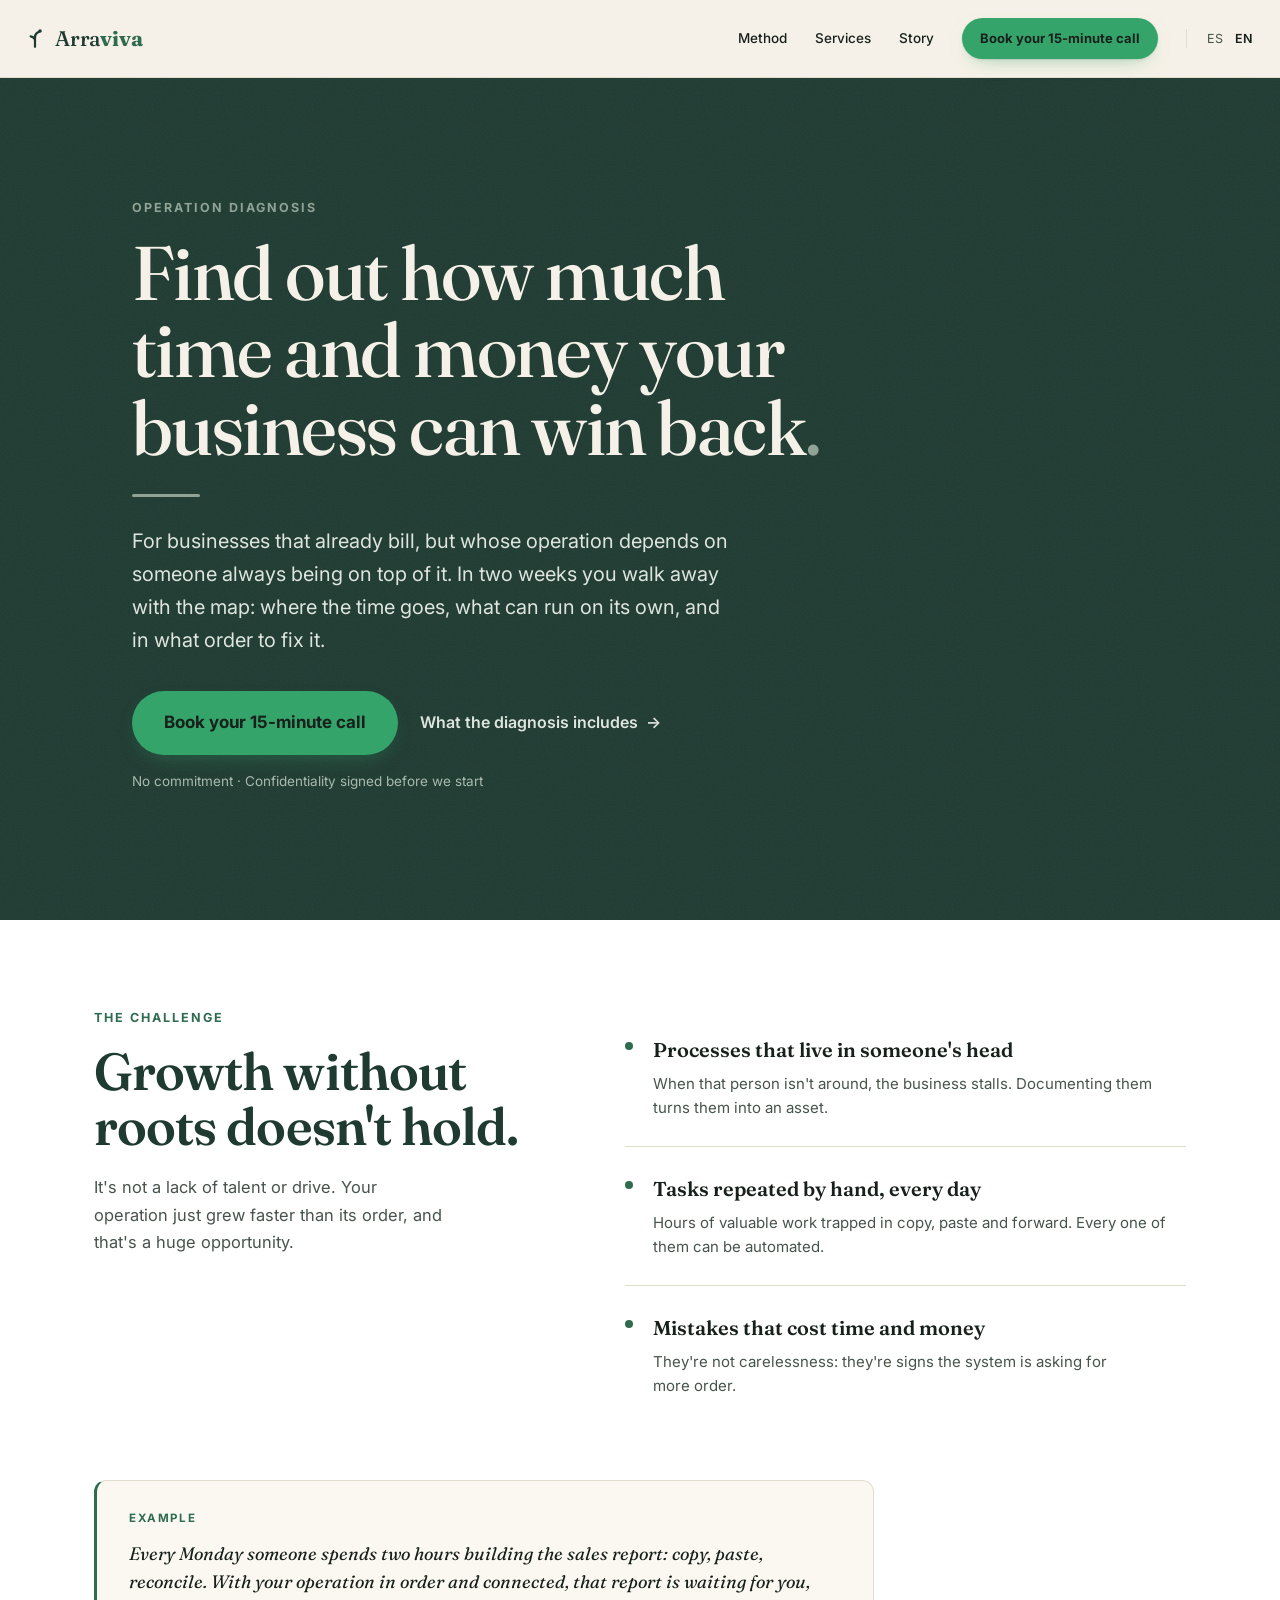
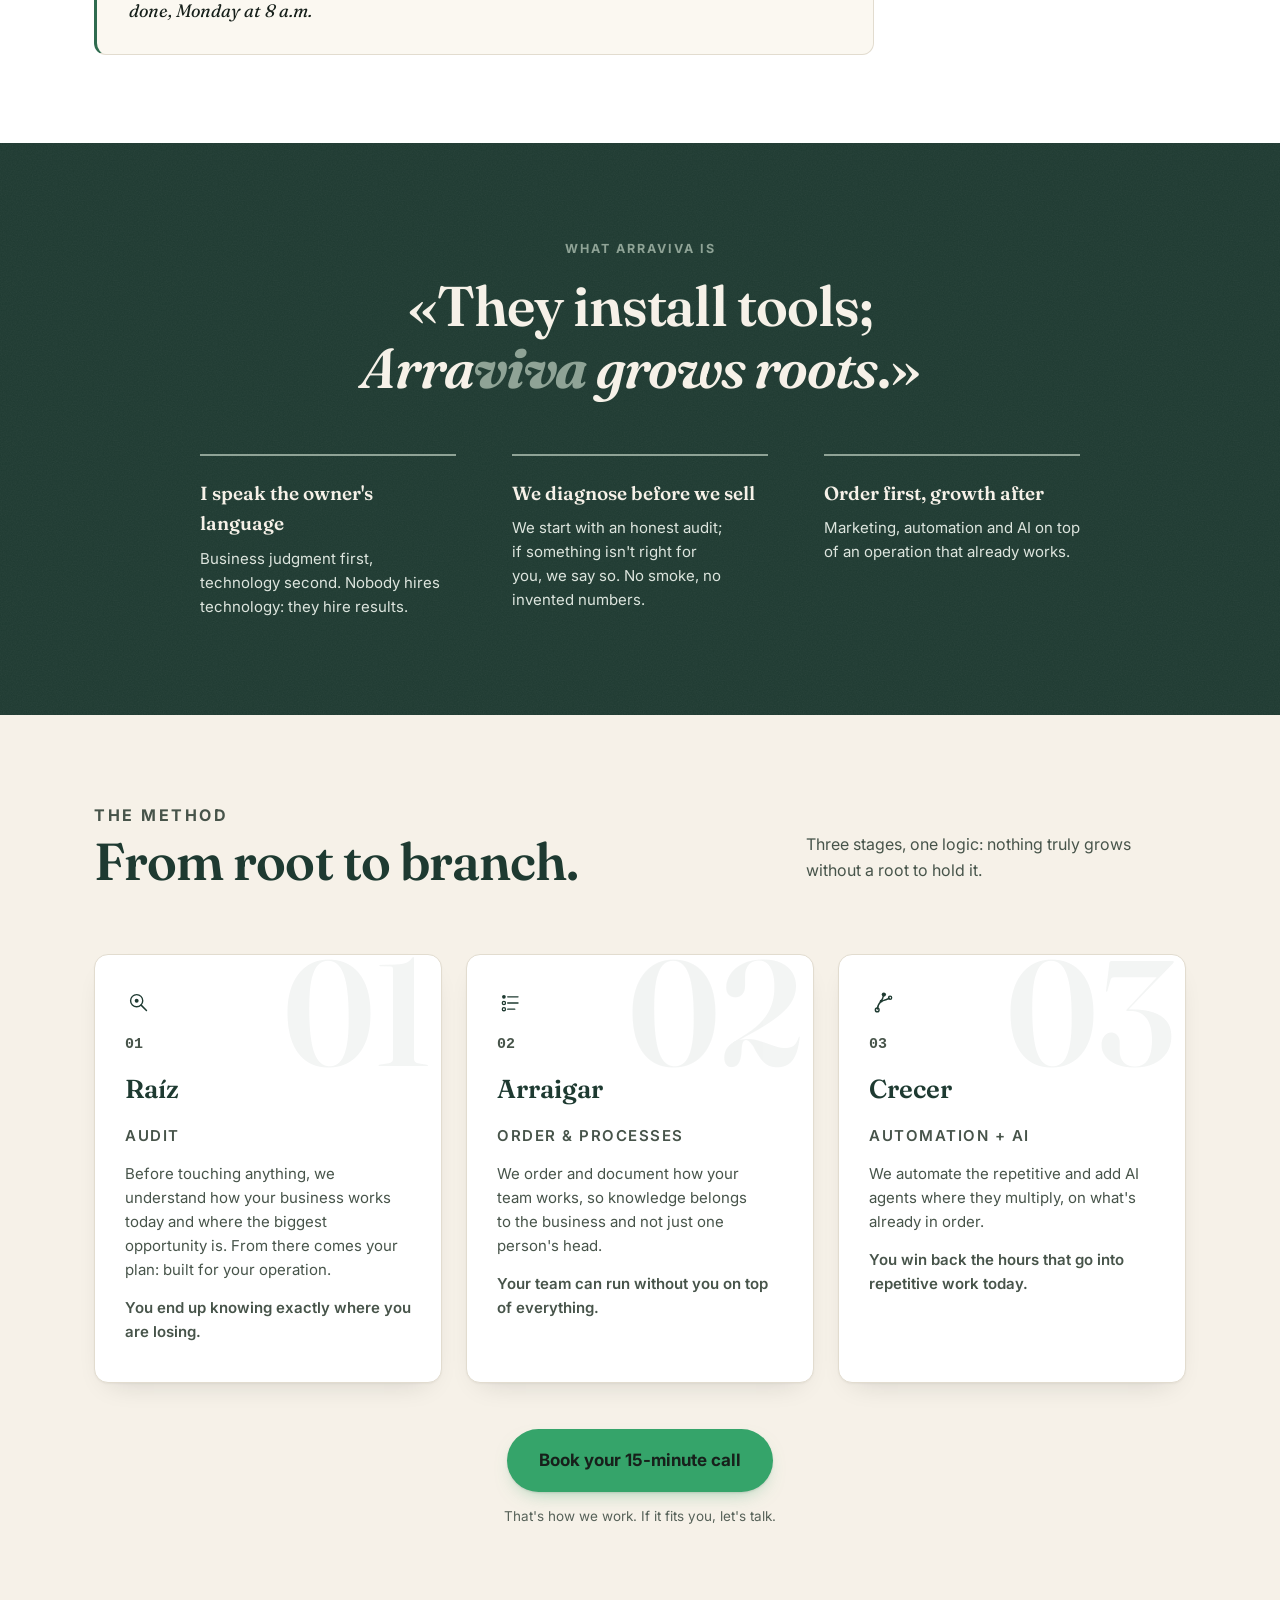
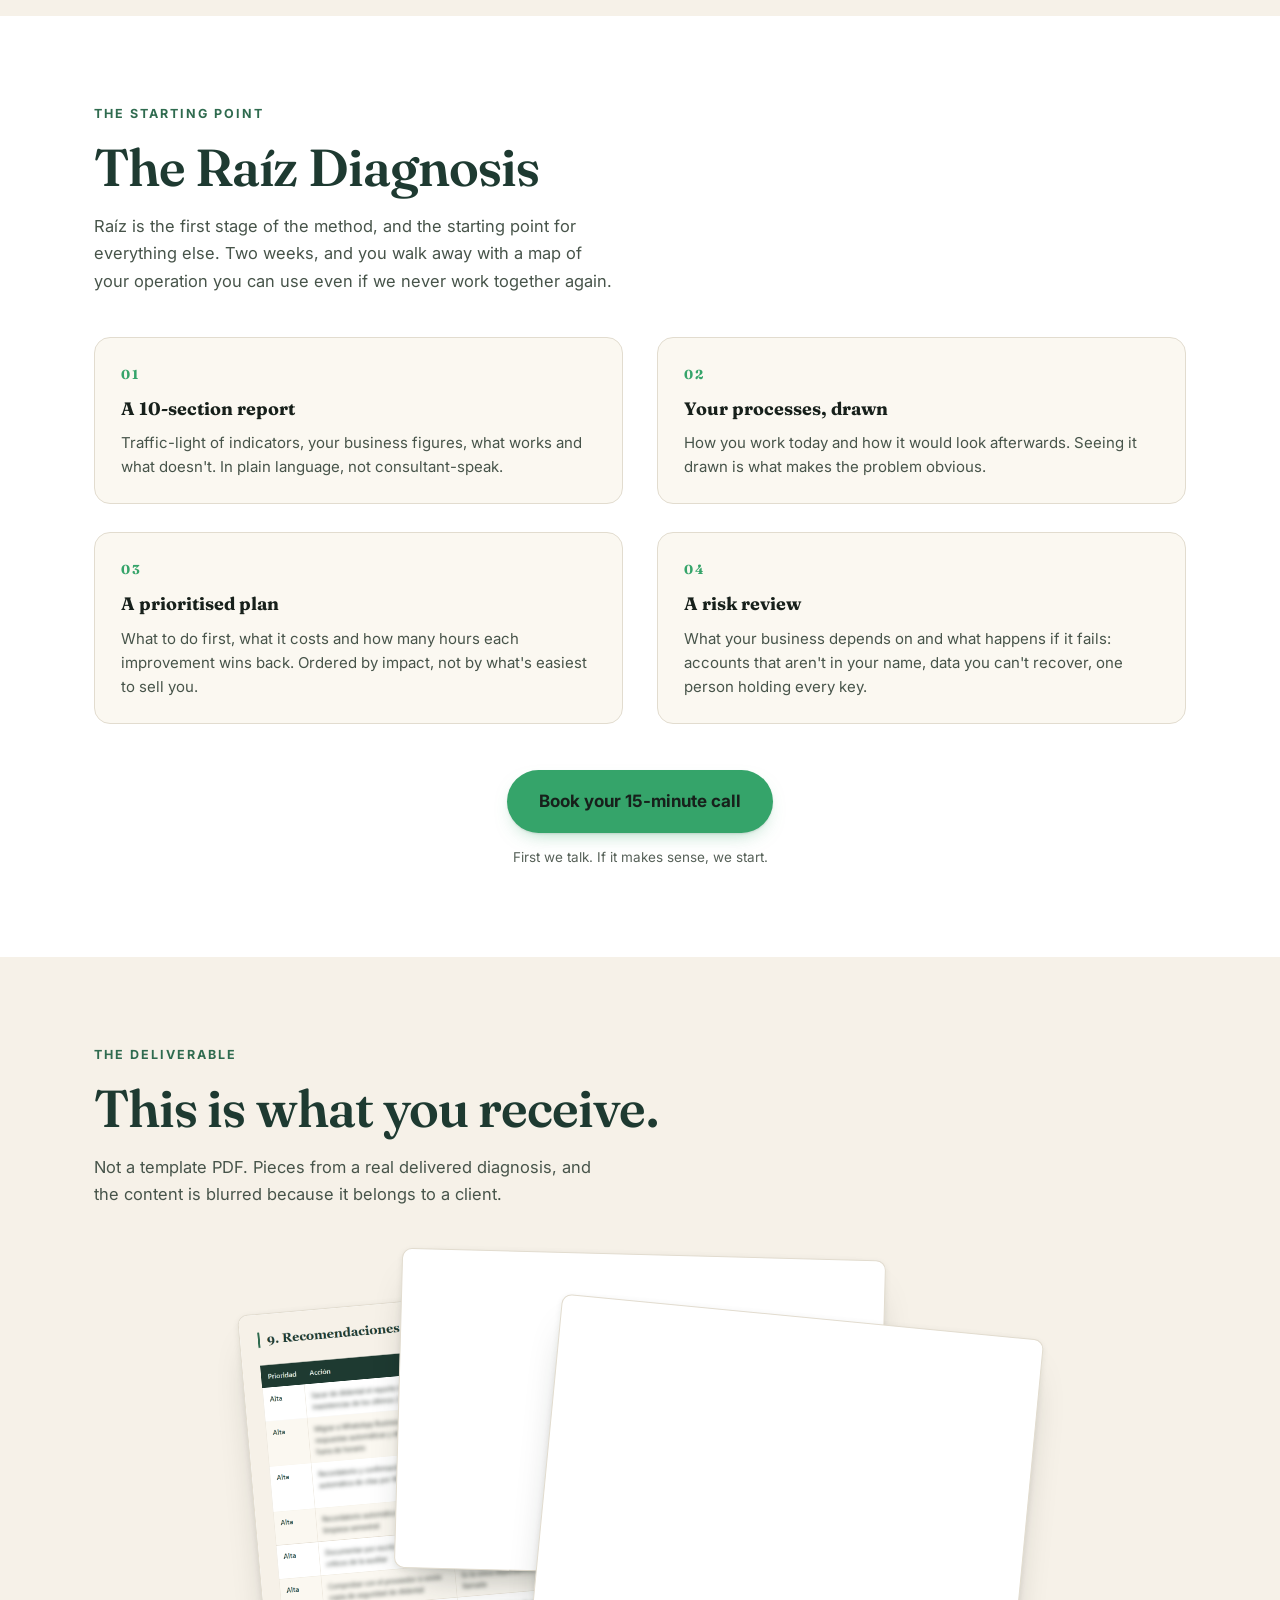
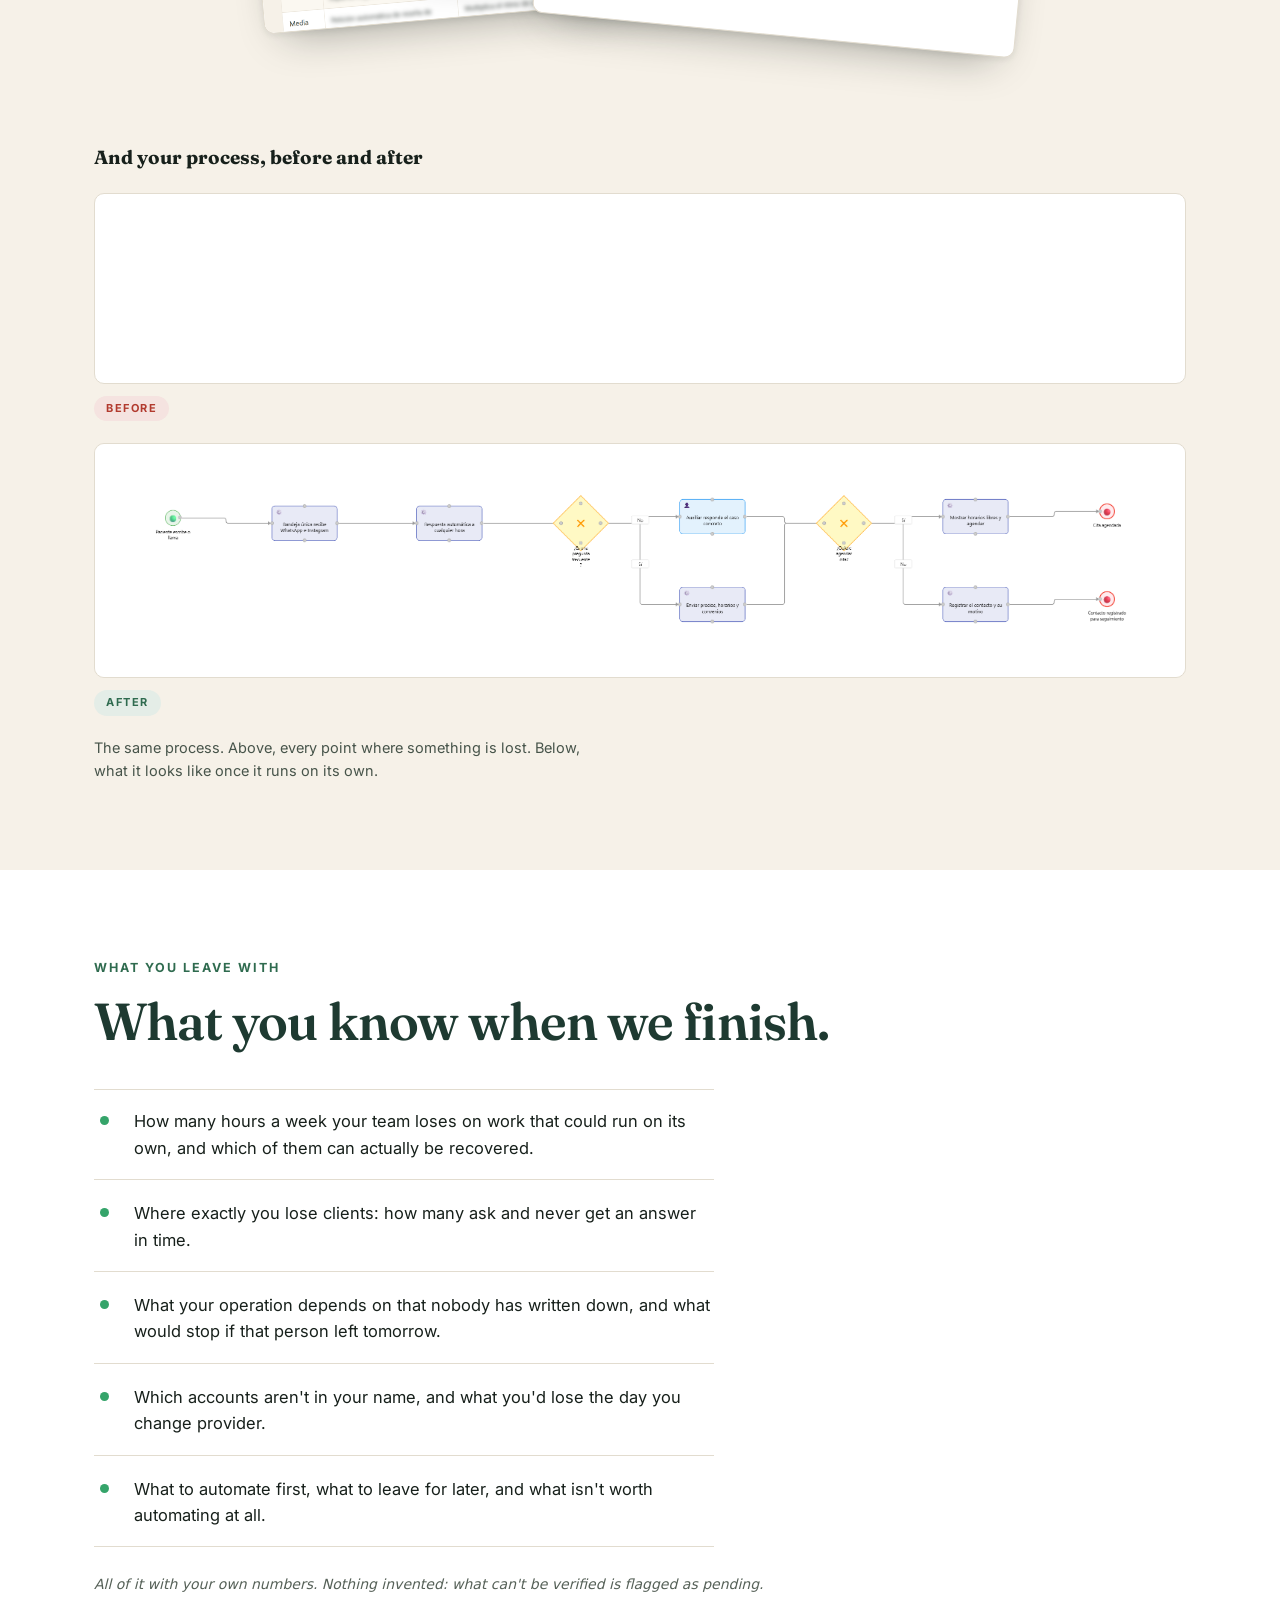
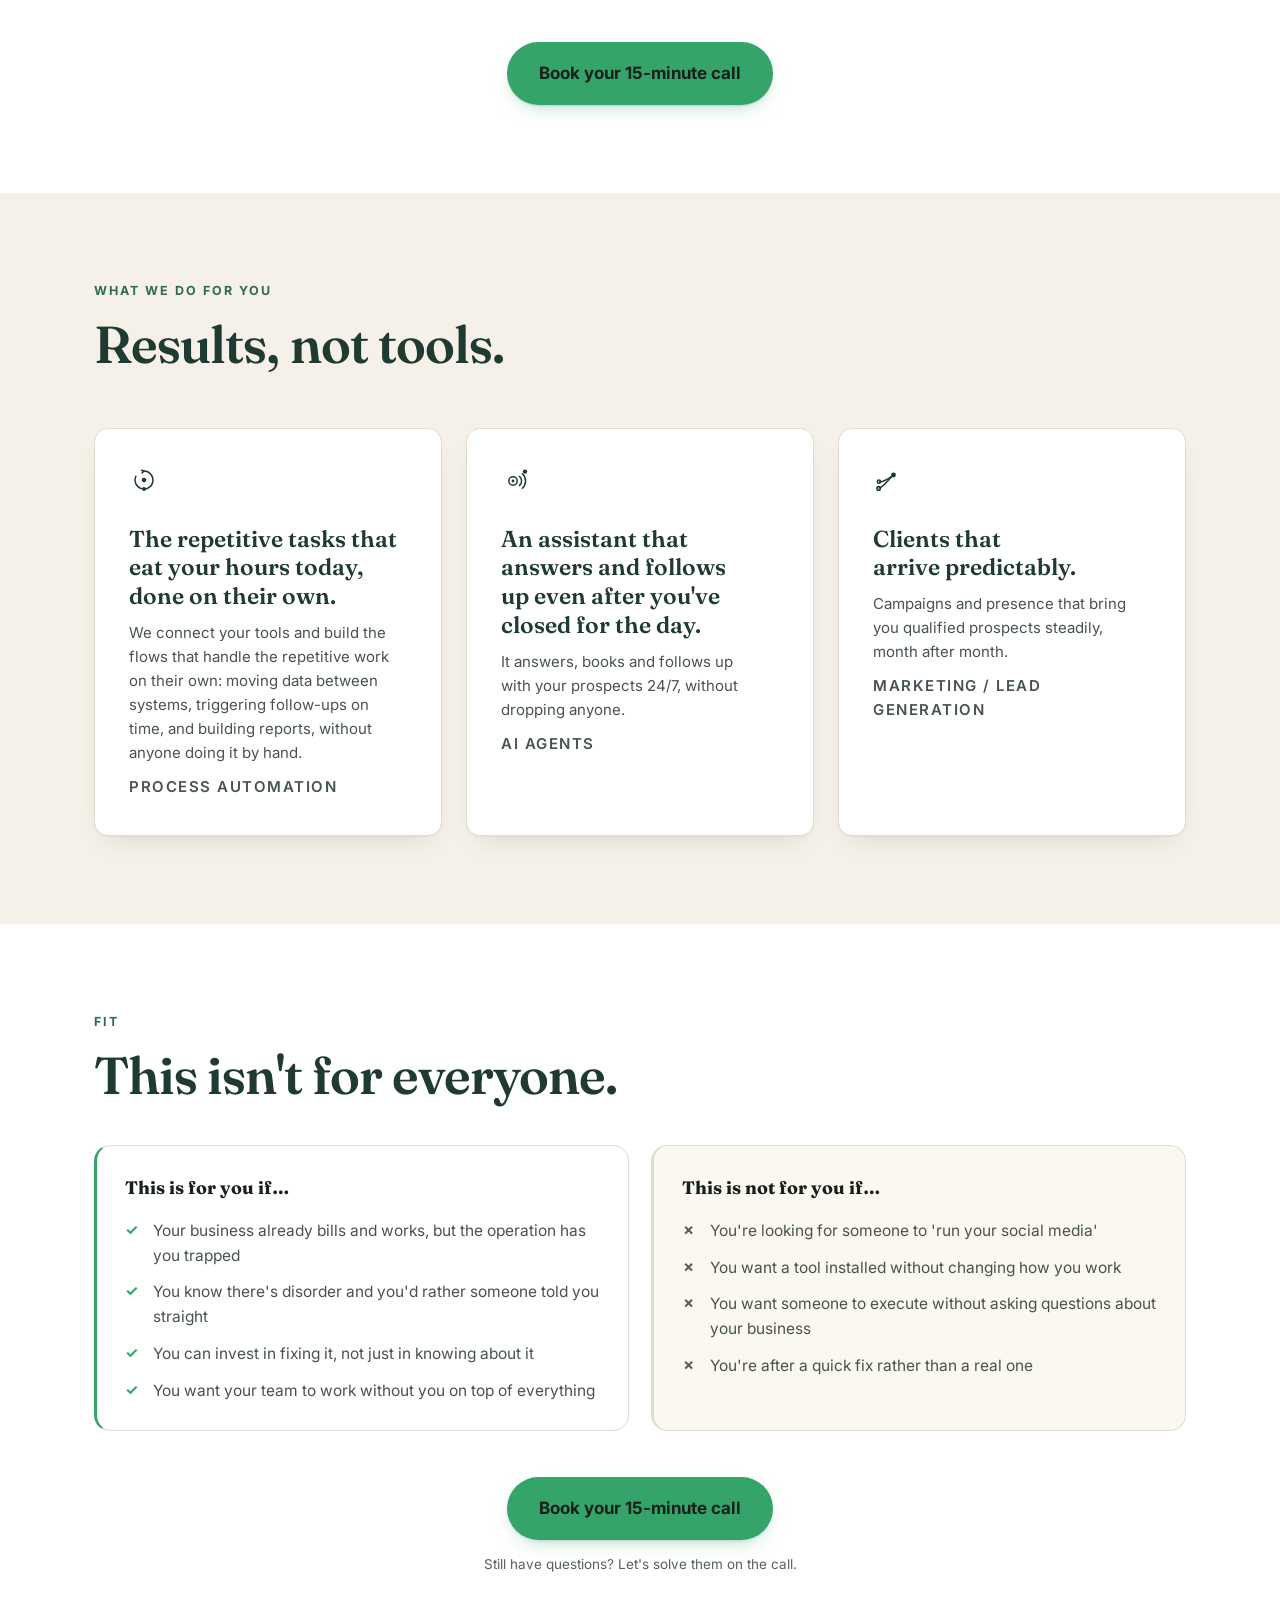
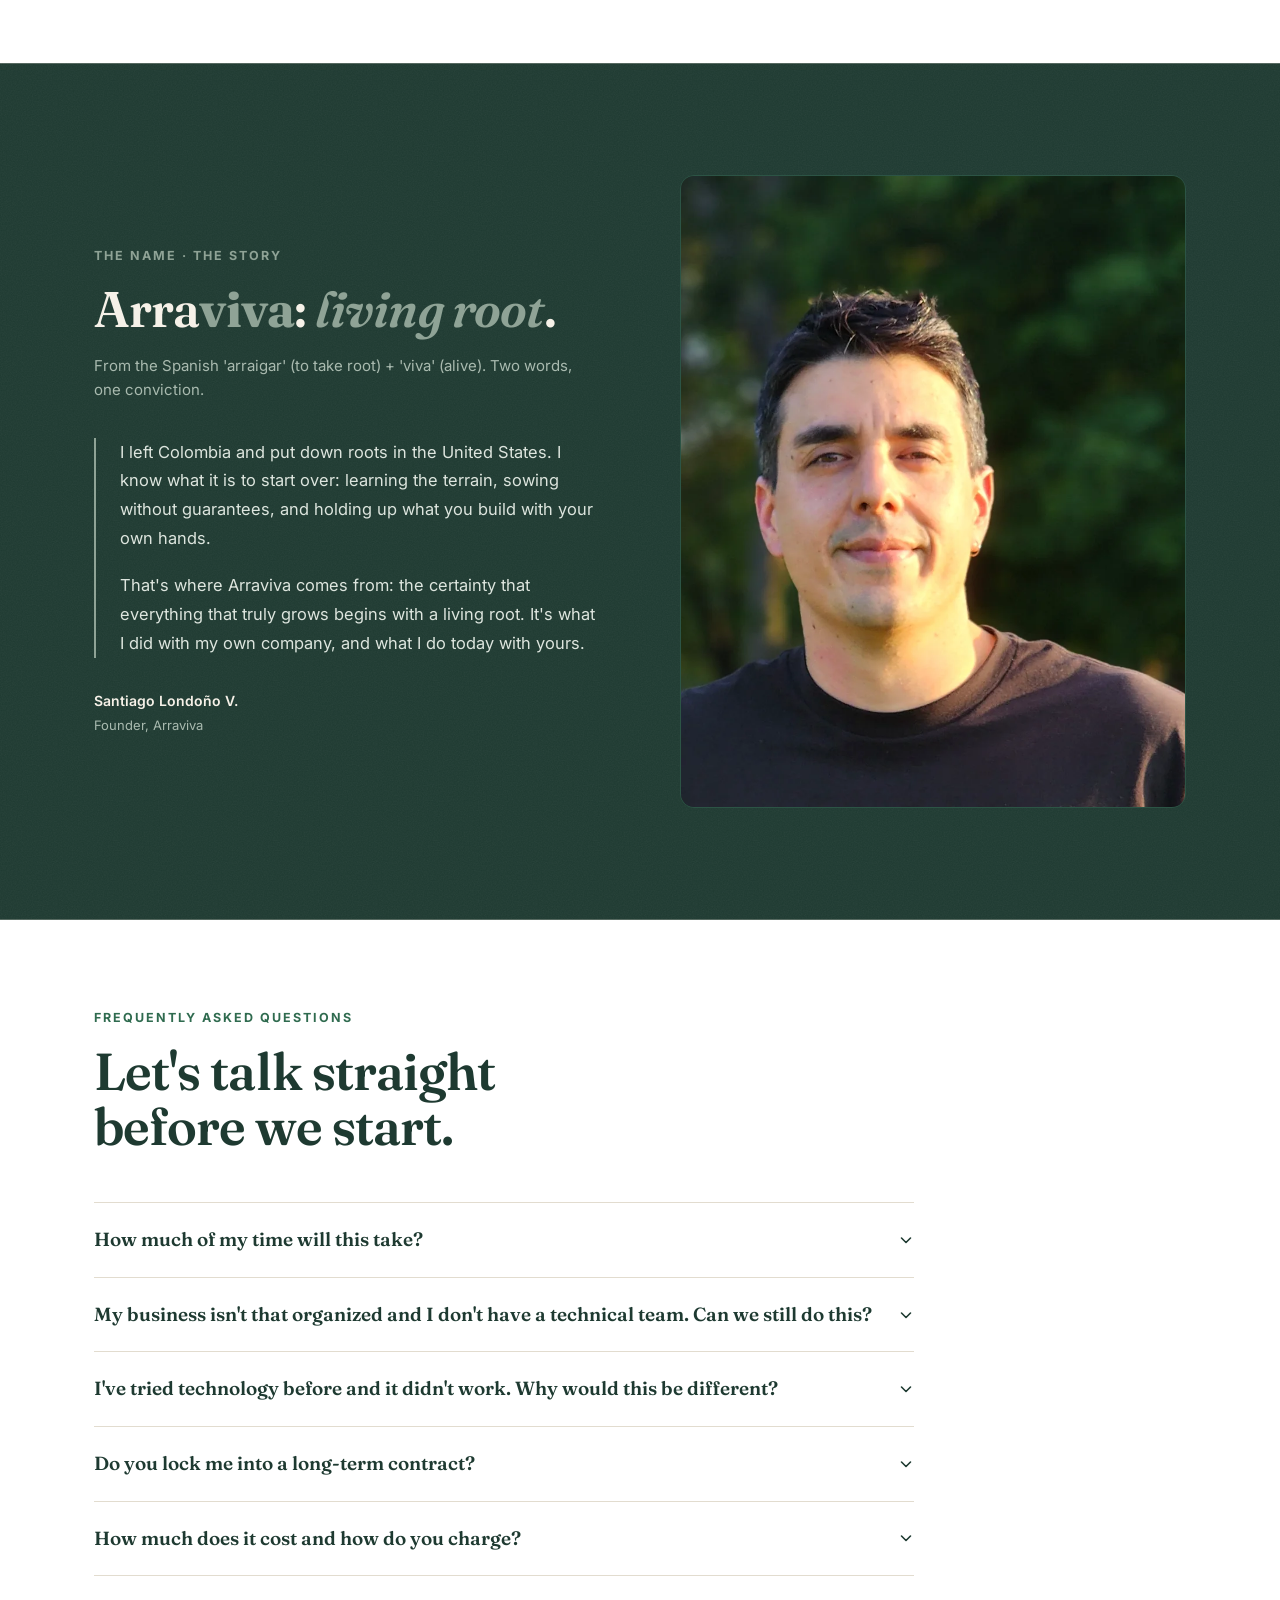
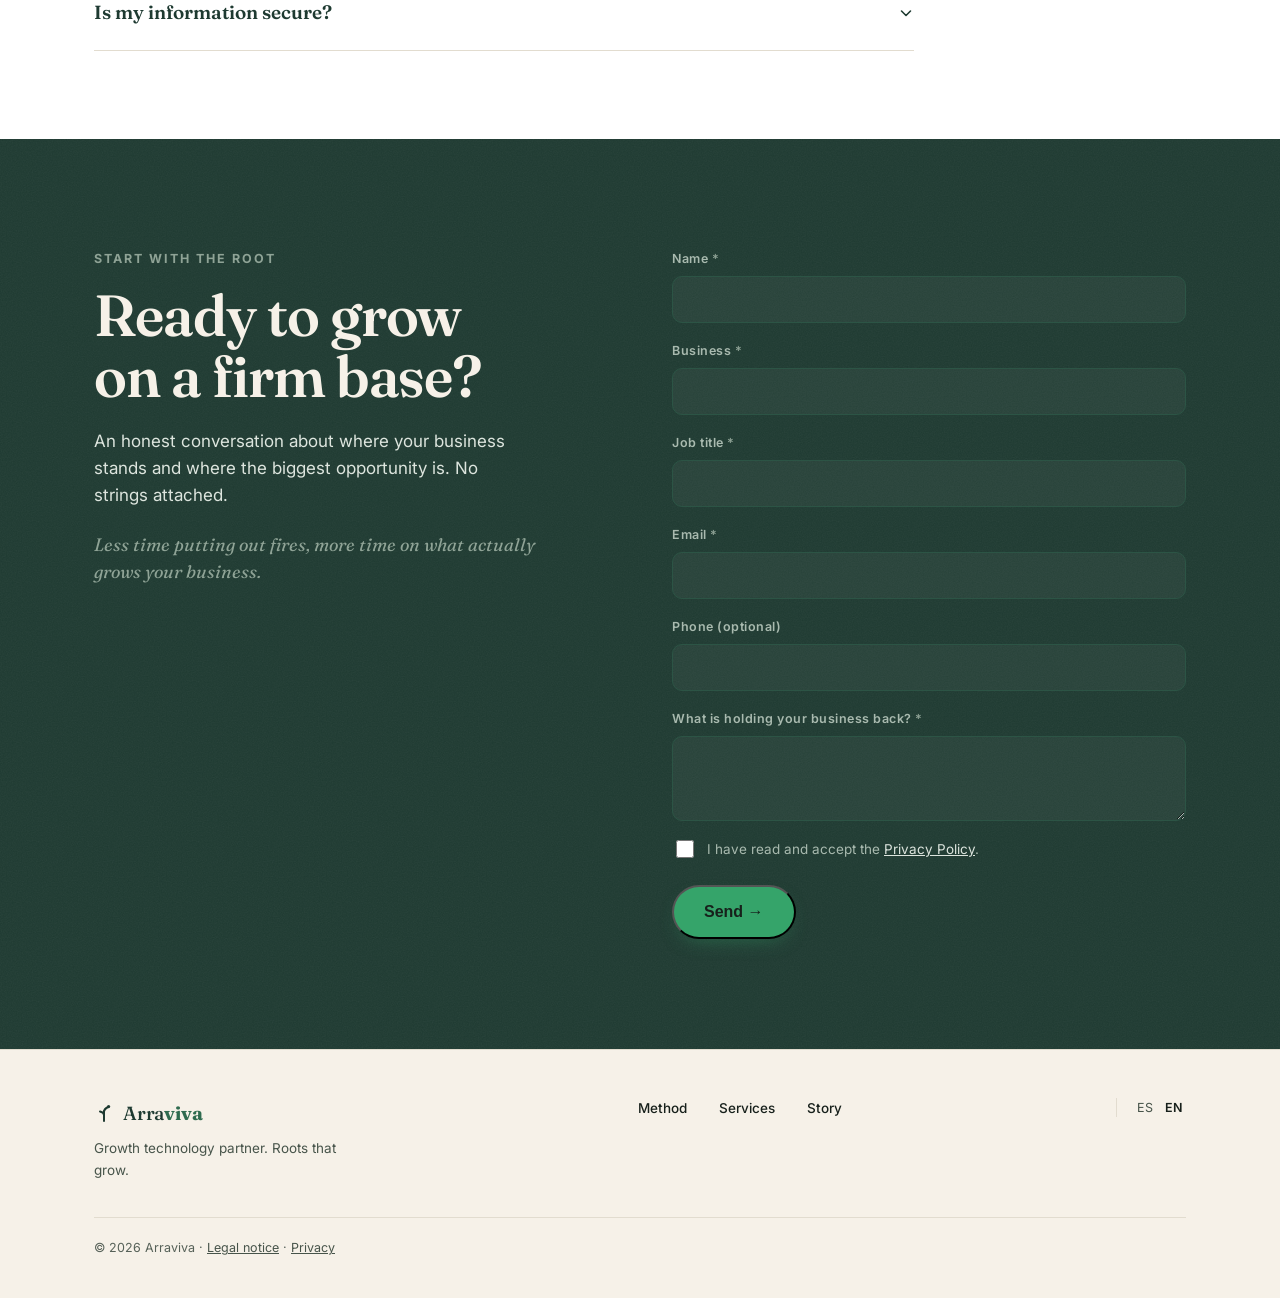
==== commit f168884a: "Añade una tarjeta de compartir en condiciones La vista previa apuntaba a una captura del informe: 14" ====
--- a/index.html
+++ b/index.html
@@ -24,10 +24,19 @@
   <meta property="og:url" content="https://arraviva.com/">
   <meta property="og:title" content="Descubre cuánto tiempo y dinero puede recuperar tu negocio">
   <meta property="og:description" content="Diagnóstico de operación. Sales sabiendo dónde se te va el tiempo y en qué orden arreglarlo.">
-  <meta property="og:image" content="https://arraviva.com/img/informe-semaforo.png">
+  <!-- Tarjeta de compartir: 1200x630 y por debajo de 100 KB. WhatsApp descarta
+       las imágenes pesadas o de proporción rara, y sin width/height muchas
+       veces ni siquiera dibuja la tarjeta grande. -->
+  <meta property="og:image" content="https://arraviva.com/img/og-arraviva.png">
+  <meta property="og:image:width" content="1200">
+  <meta property="og:image:height" content="630">
+  <meta property="og:image:type" content="image/png">
+  <meta property="og:image:alt" content="Arraviva — Descubre cuánto tiempo y cuánto dinero puede recuperar tu negocio">
+  <meta property="og:site_name" content="Arraviva">
   <meta property="og:locale" content="es_ES">
   <meta property="og:locale:alternate" content="en_US">
   <meta name="twitter:card" content="summary_large_image">
+  <meta name="twitter:image" content="https://arraviva.com/img/og-arraviva.png">
 
   <!-- Ficha de negocio para Google y los buscadores de IA -->
   <script type="application/ld+json">
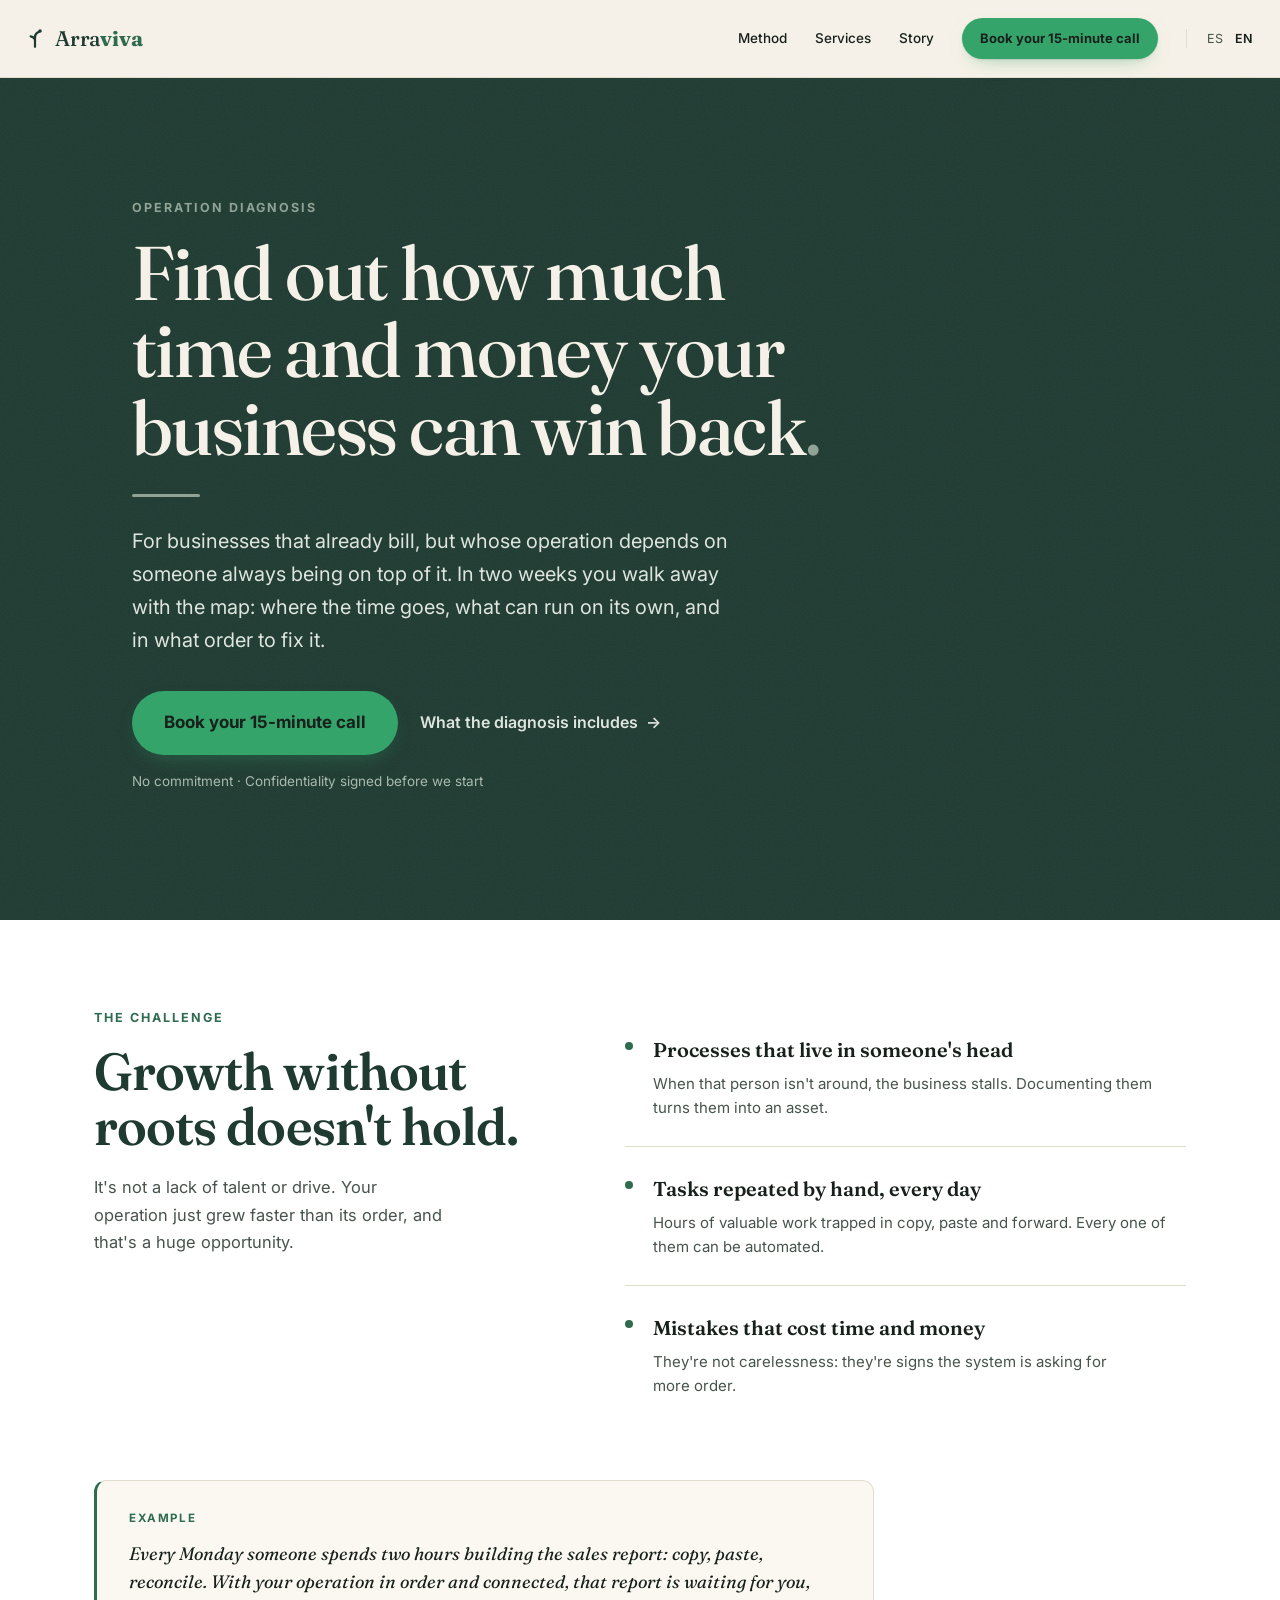
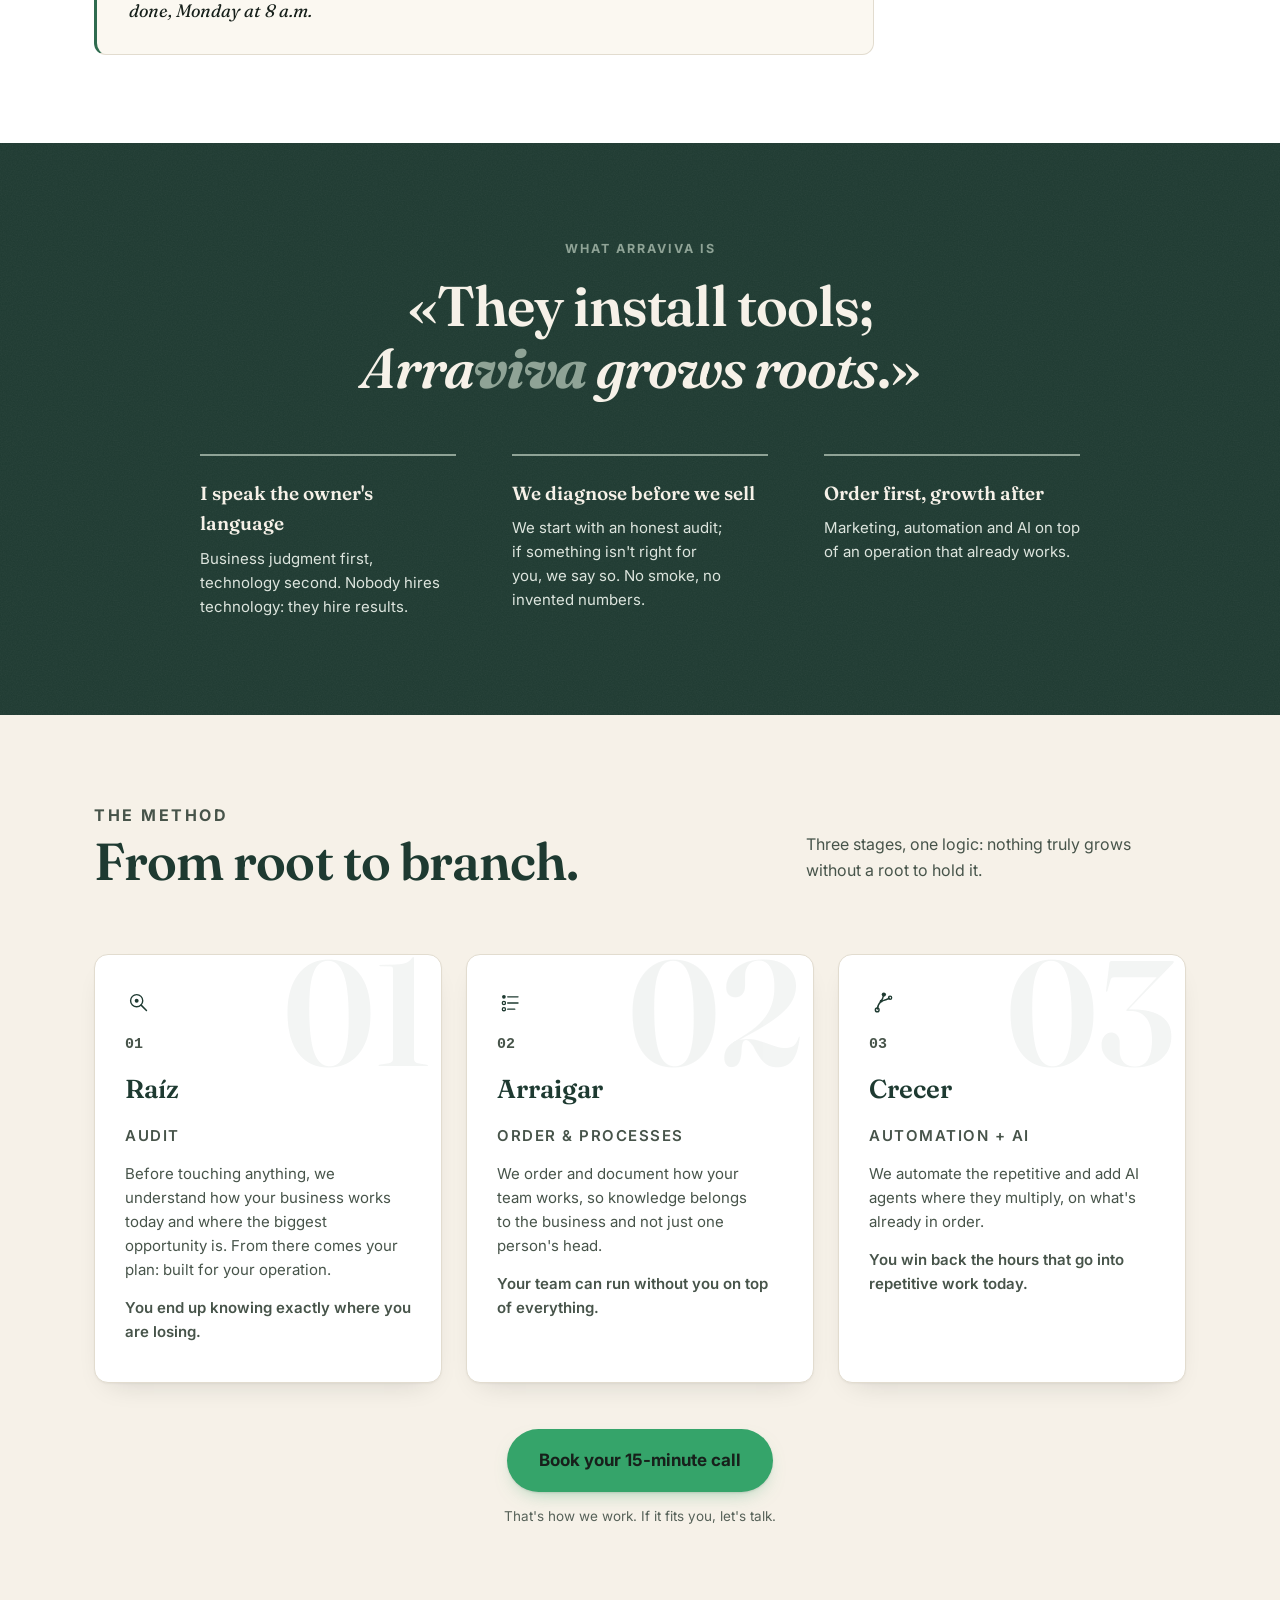
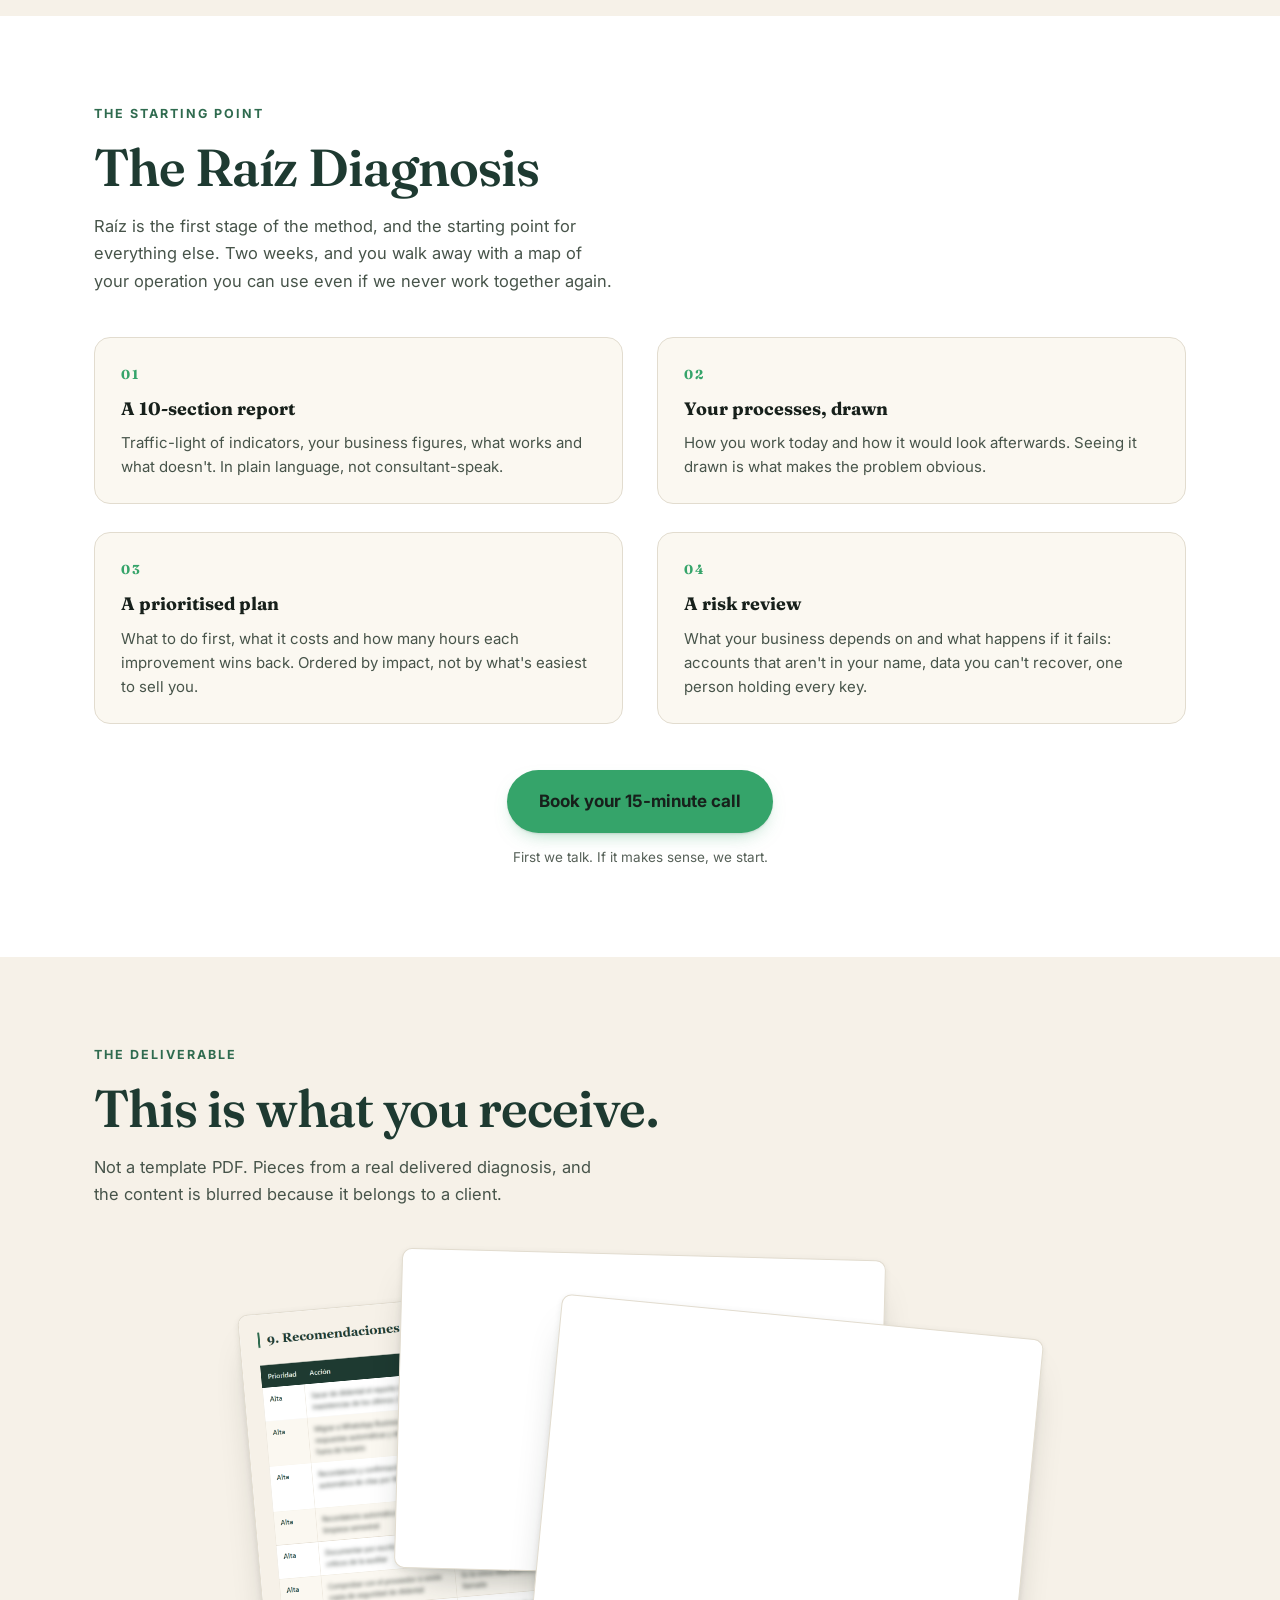
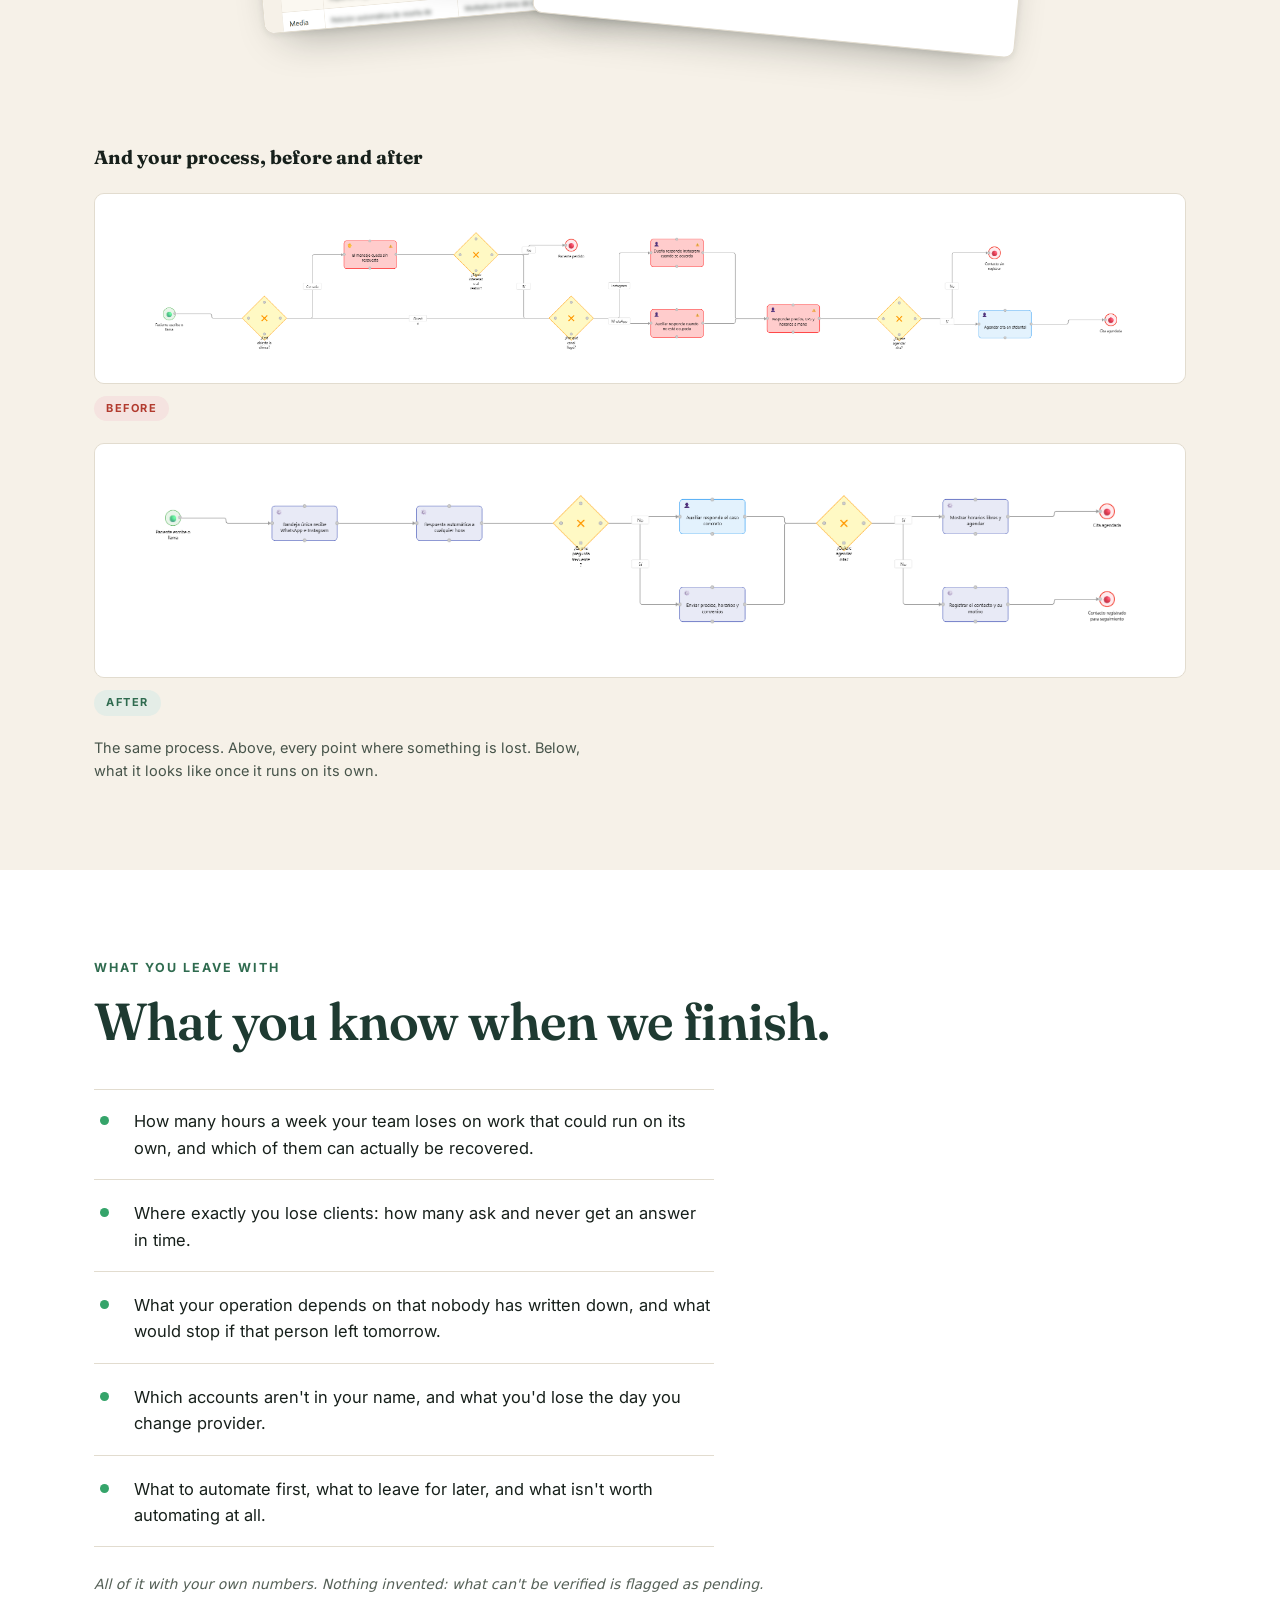
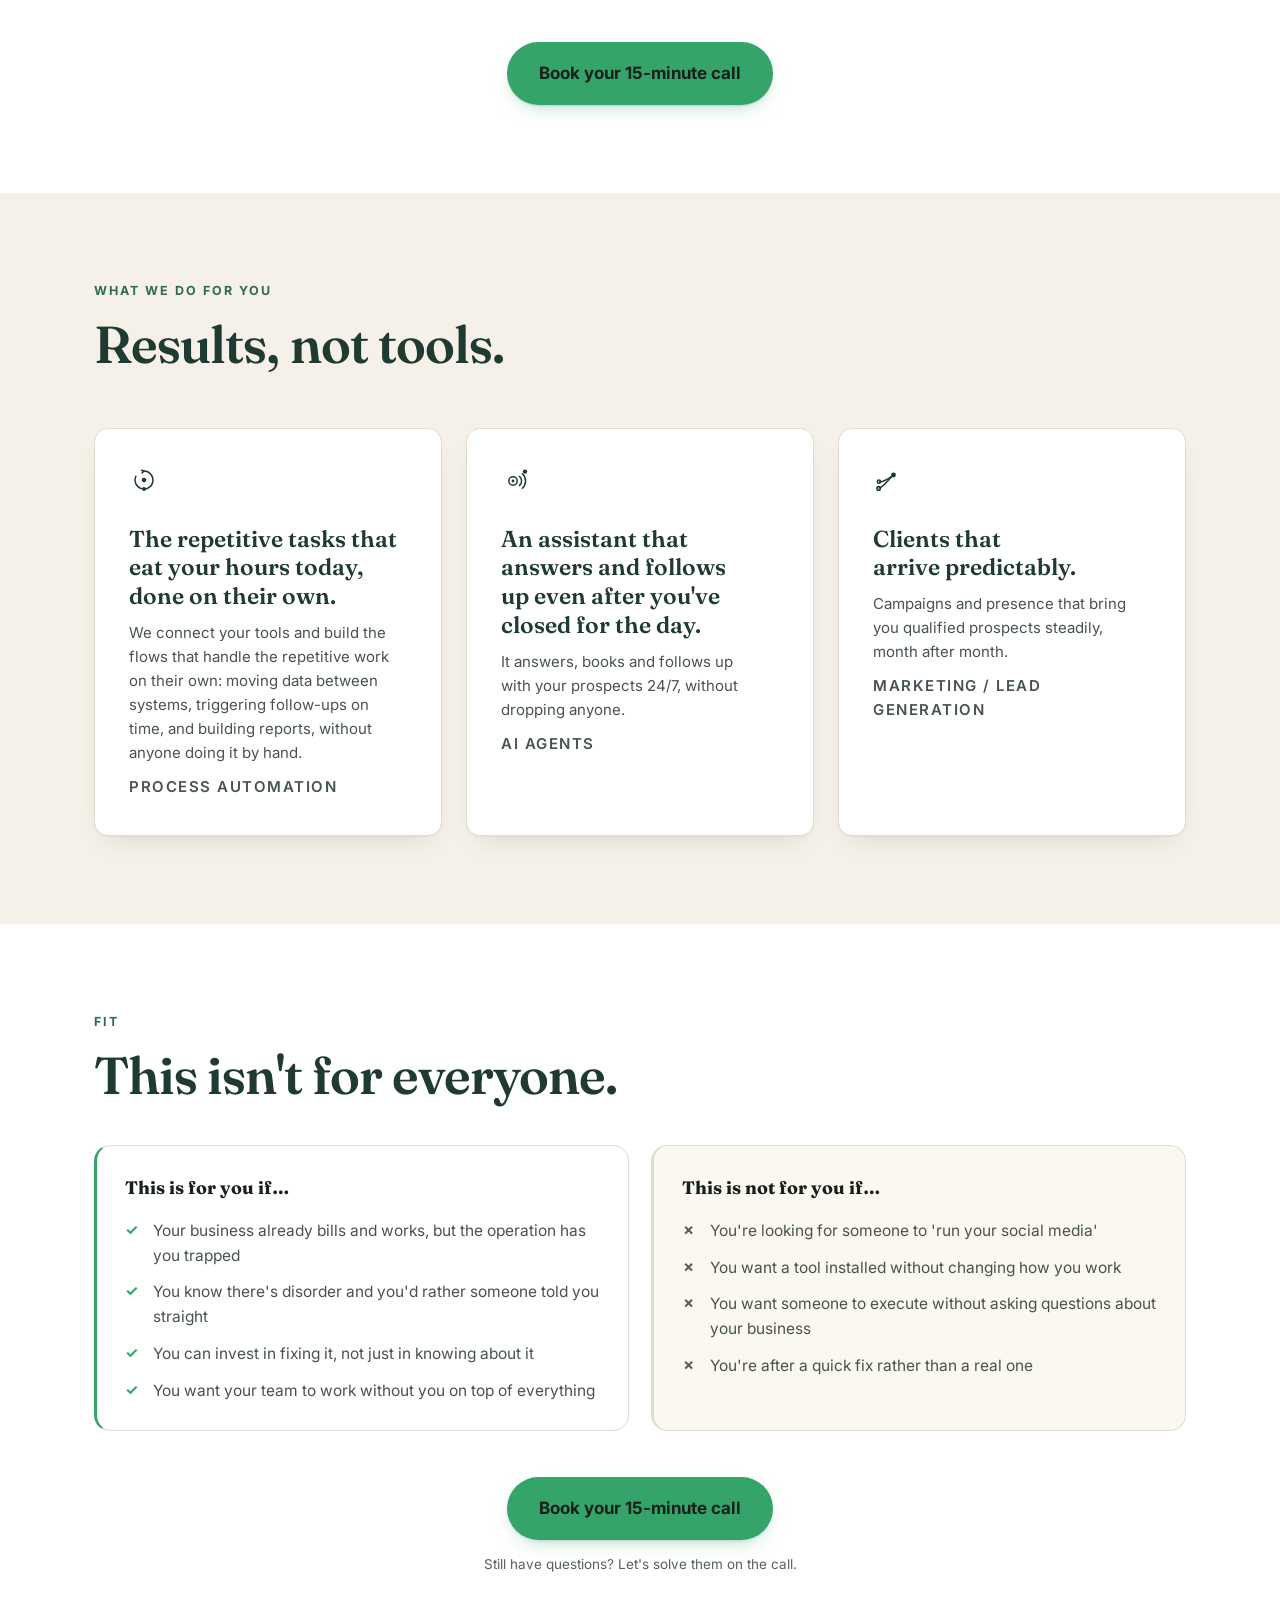
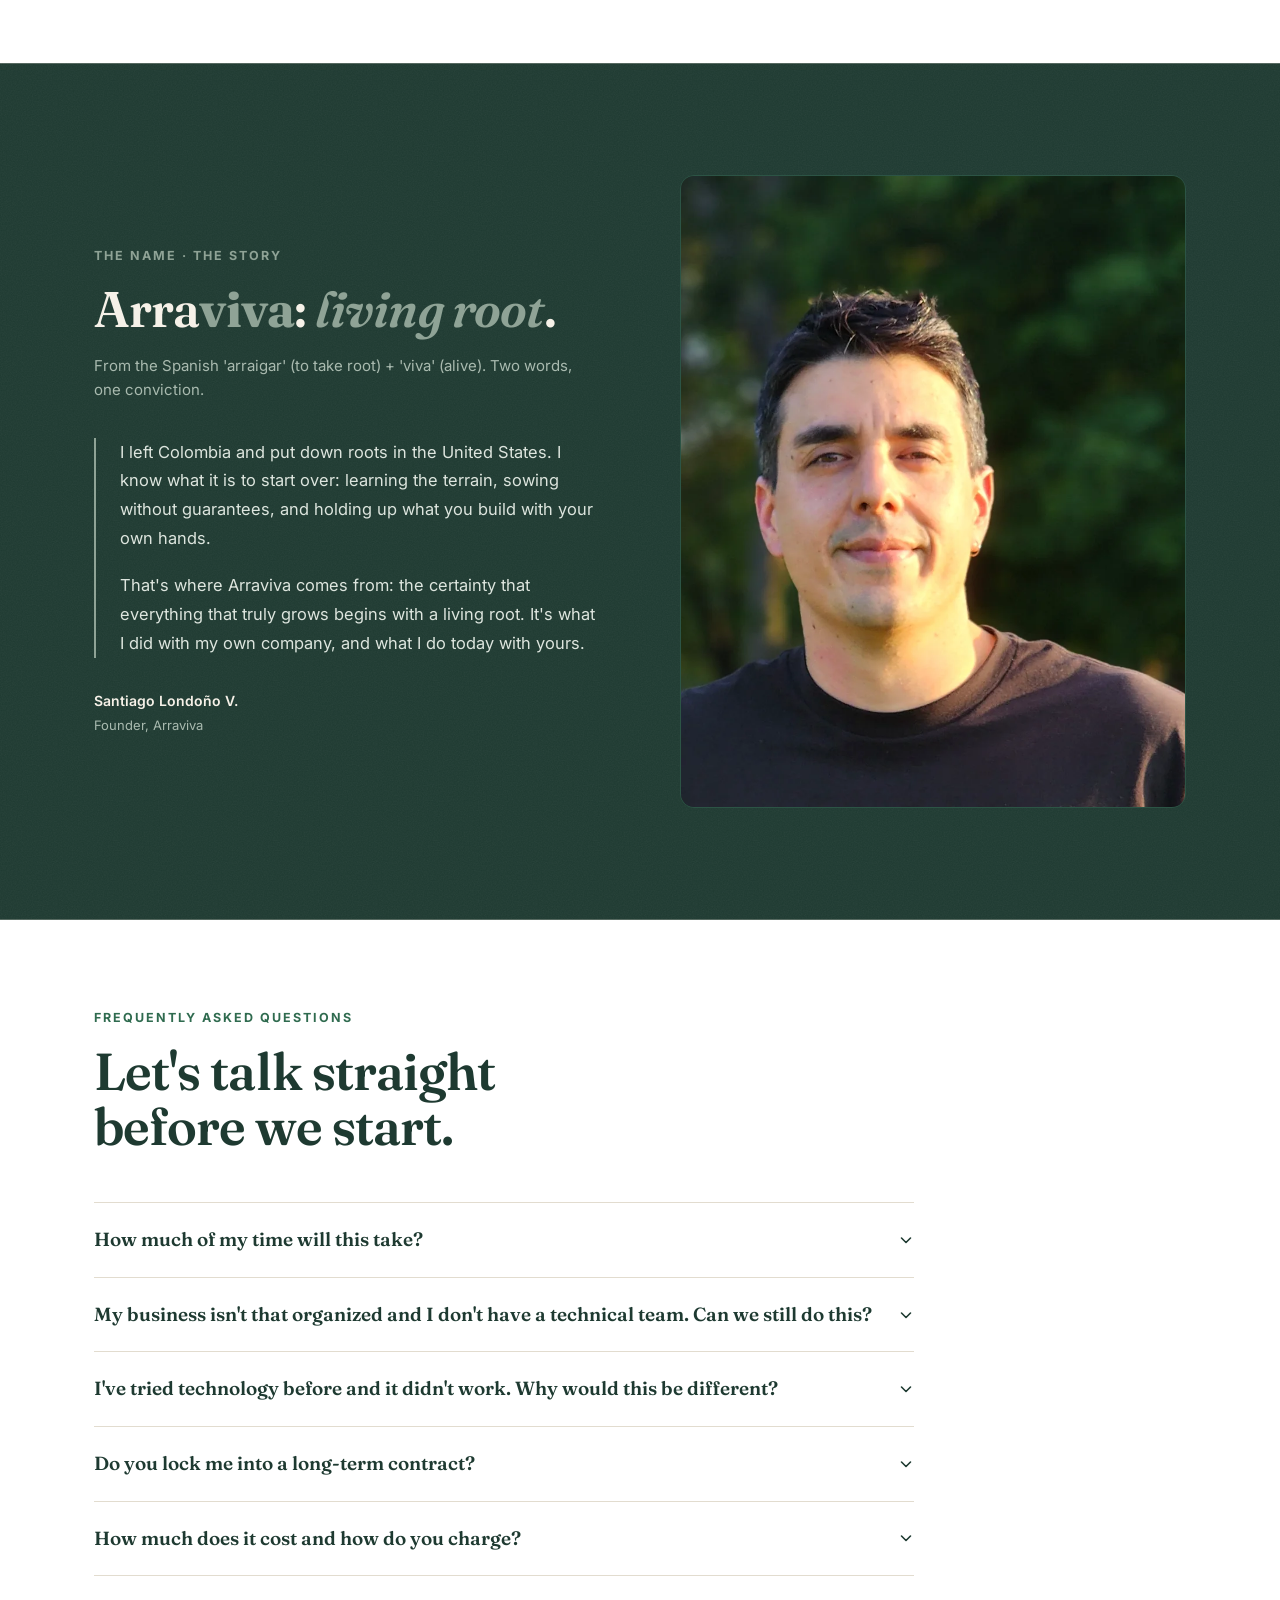
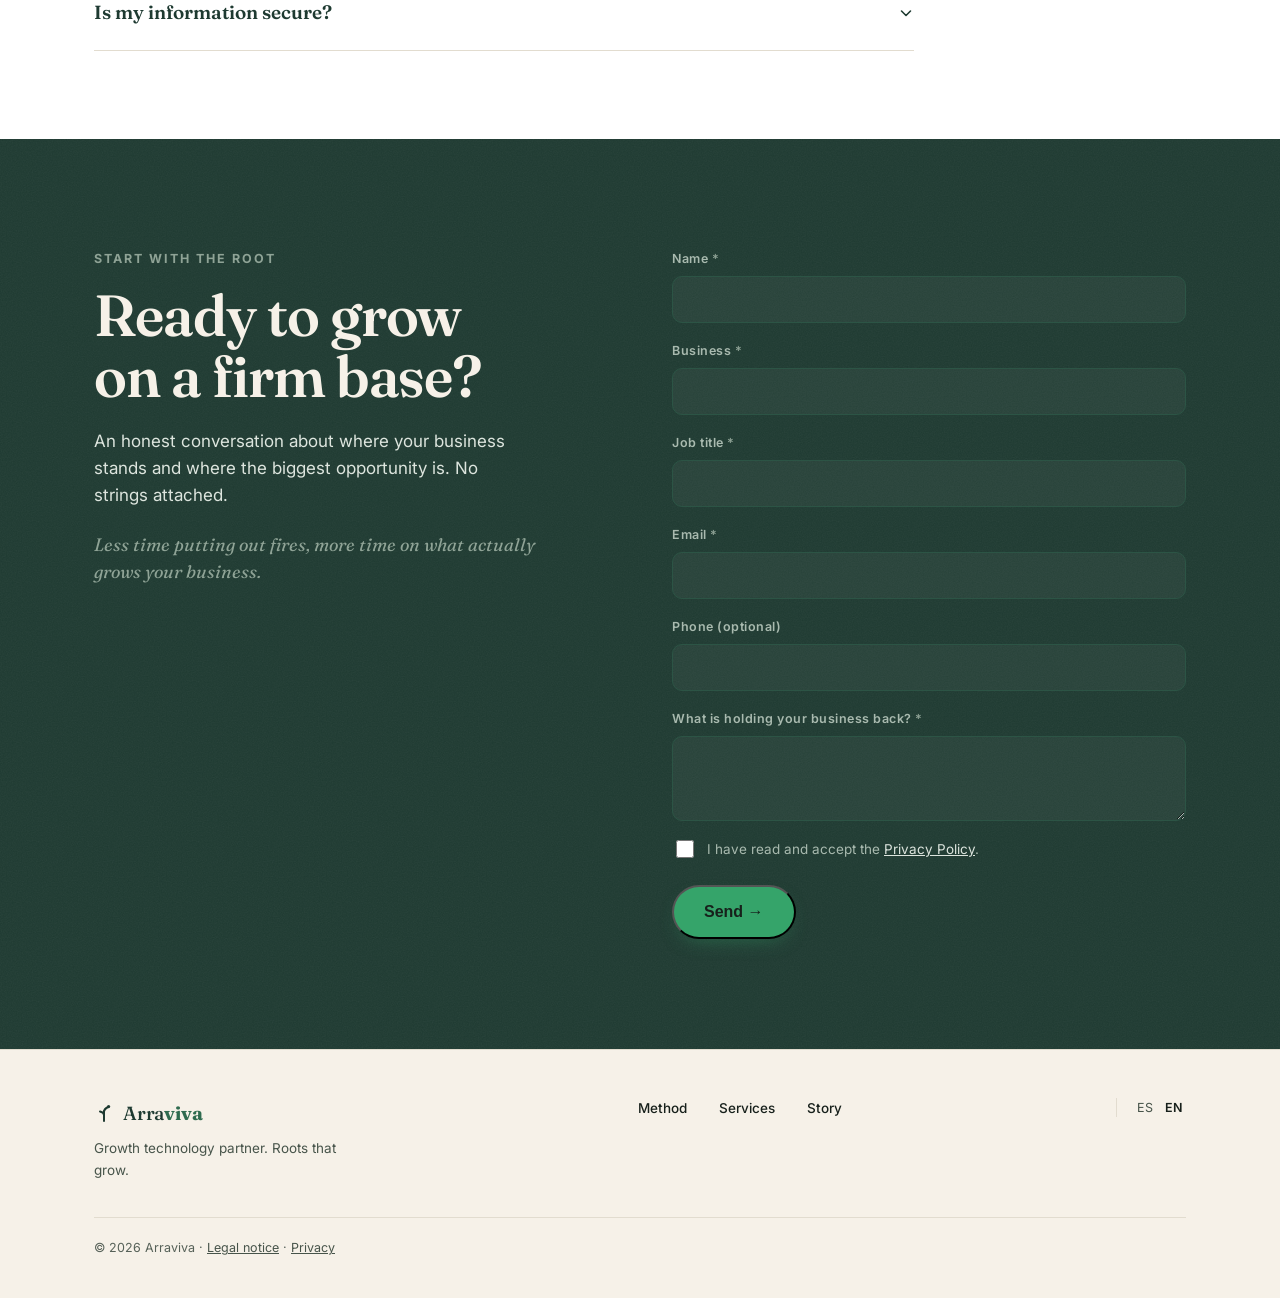
==== commit 41024cde: "Instala Google Analytics 4 y mide el envío del formulario El fragmento de GA4 va en el head, antes d" ====
--- a/index.html
+++ b/index.html
@@ -54,8 +54,14 @@
   }
   </script>
 
-  <!-- TODO: pegar aquí el fragmento de Google Analytics 4 cuando exista la propiedad.
-       Va justo aquí, antes de las tipografías, para que mida desde la primera visita. -->
+  <!-- Google Analytics 4 -->
+  <script async src="https://www.googletagmanager.com/gtag/js?id=G-MLVR2VE70Y"></script>
+  <script>
+    window.dataLayer = window.dataLayer || [];
+    function gtag(){dataLayer.push(arguments);}
+    gtag('js', new Date());
+    gtag('config', 'G-MLVR2VE70Y');
+  </script>
 
   <!-- Tipografías (Fraunces para títulos, Inter para cuerpo) -->
   <link rel="preconnect" href="https://fonts.googleapis.com">
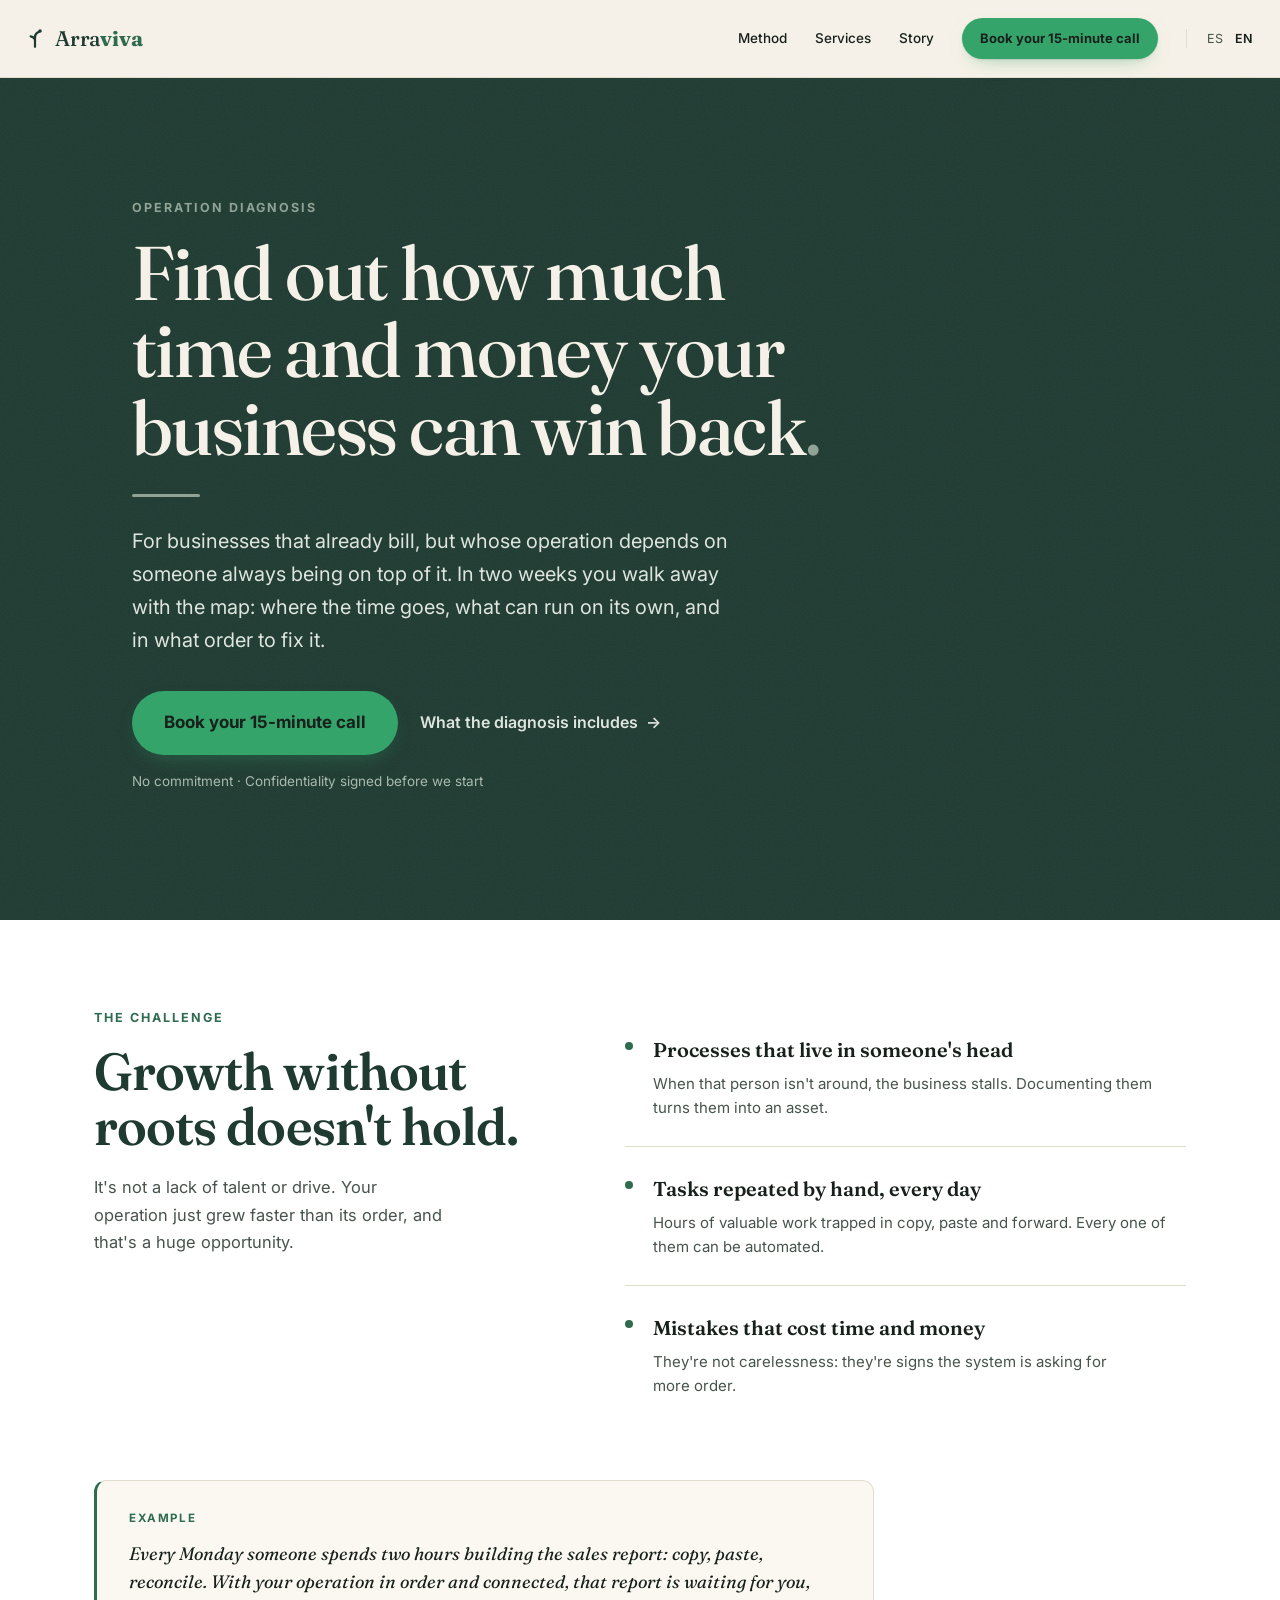
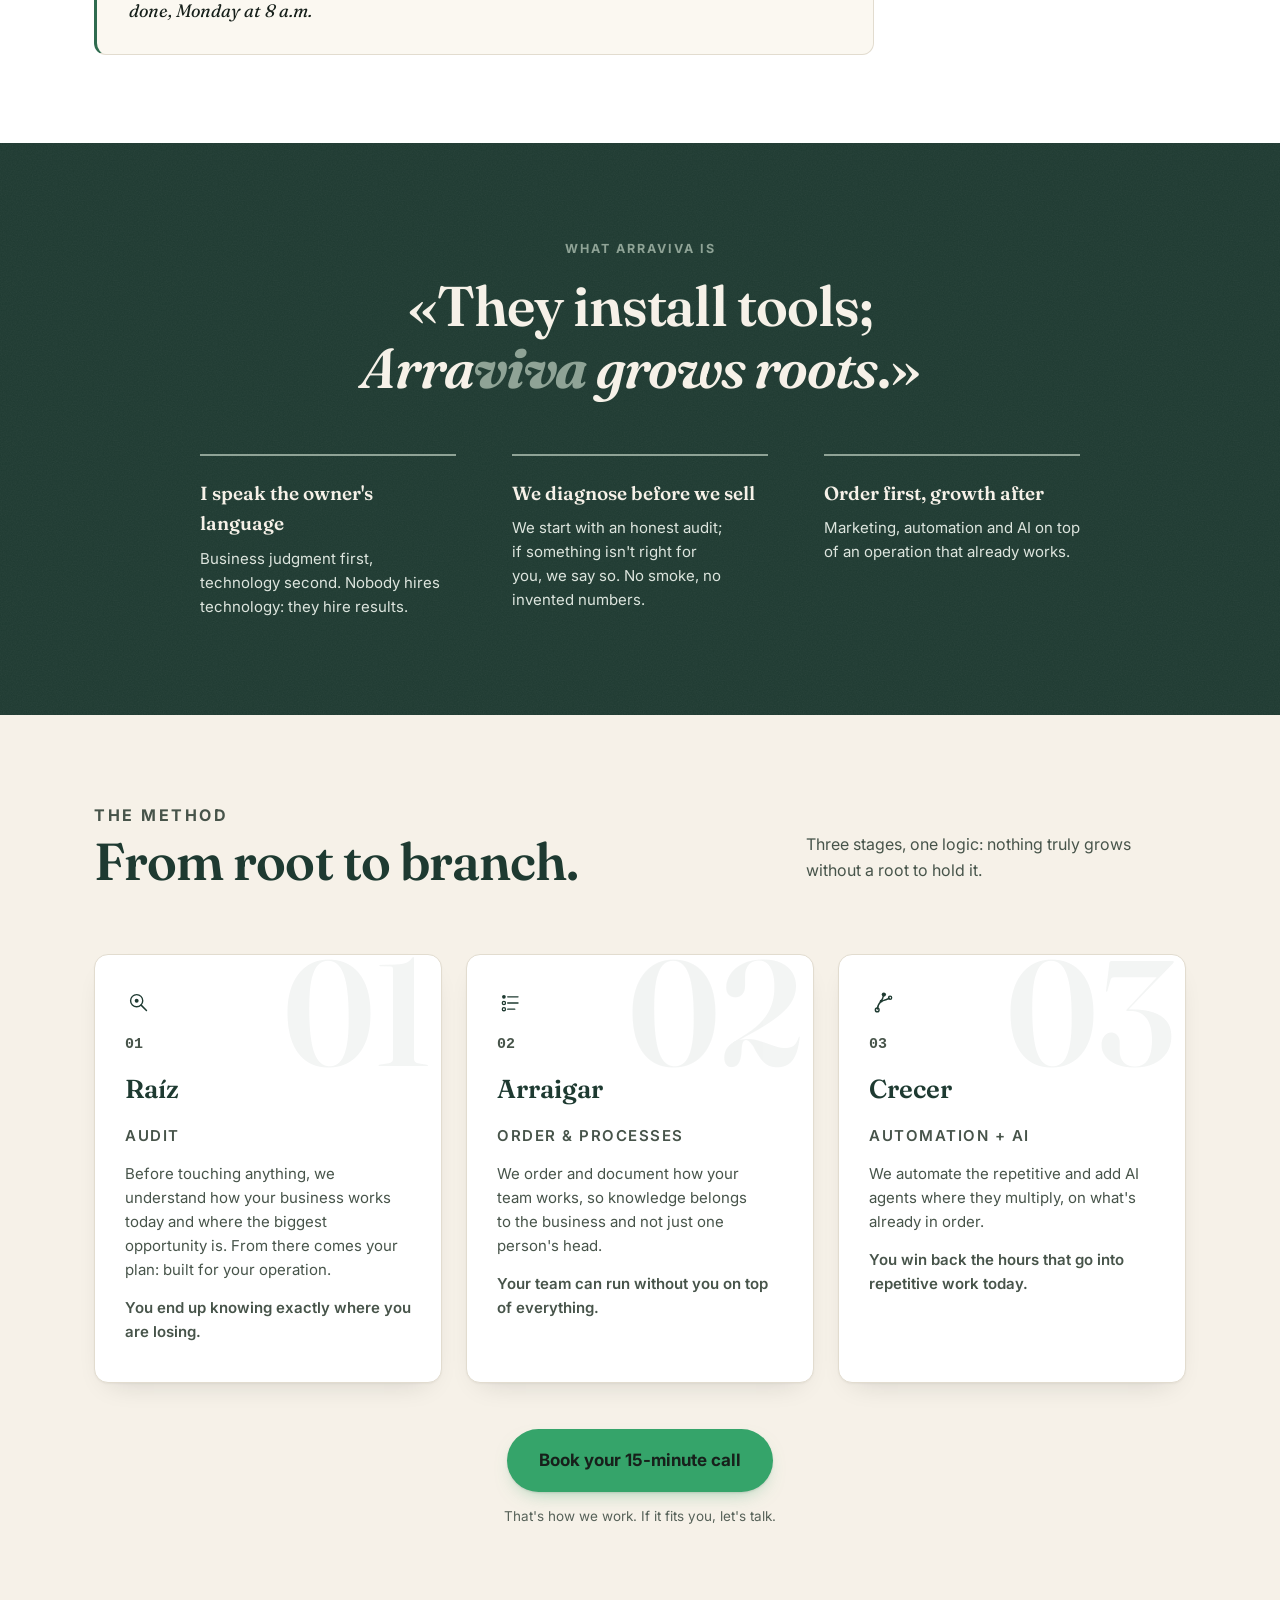
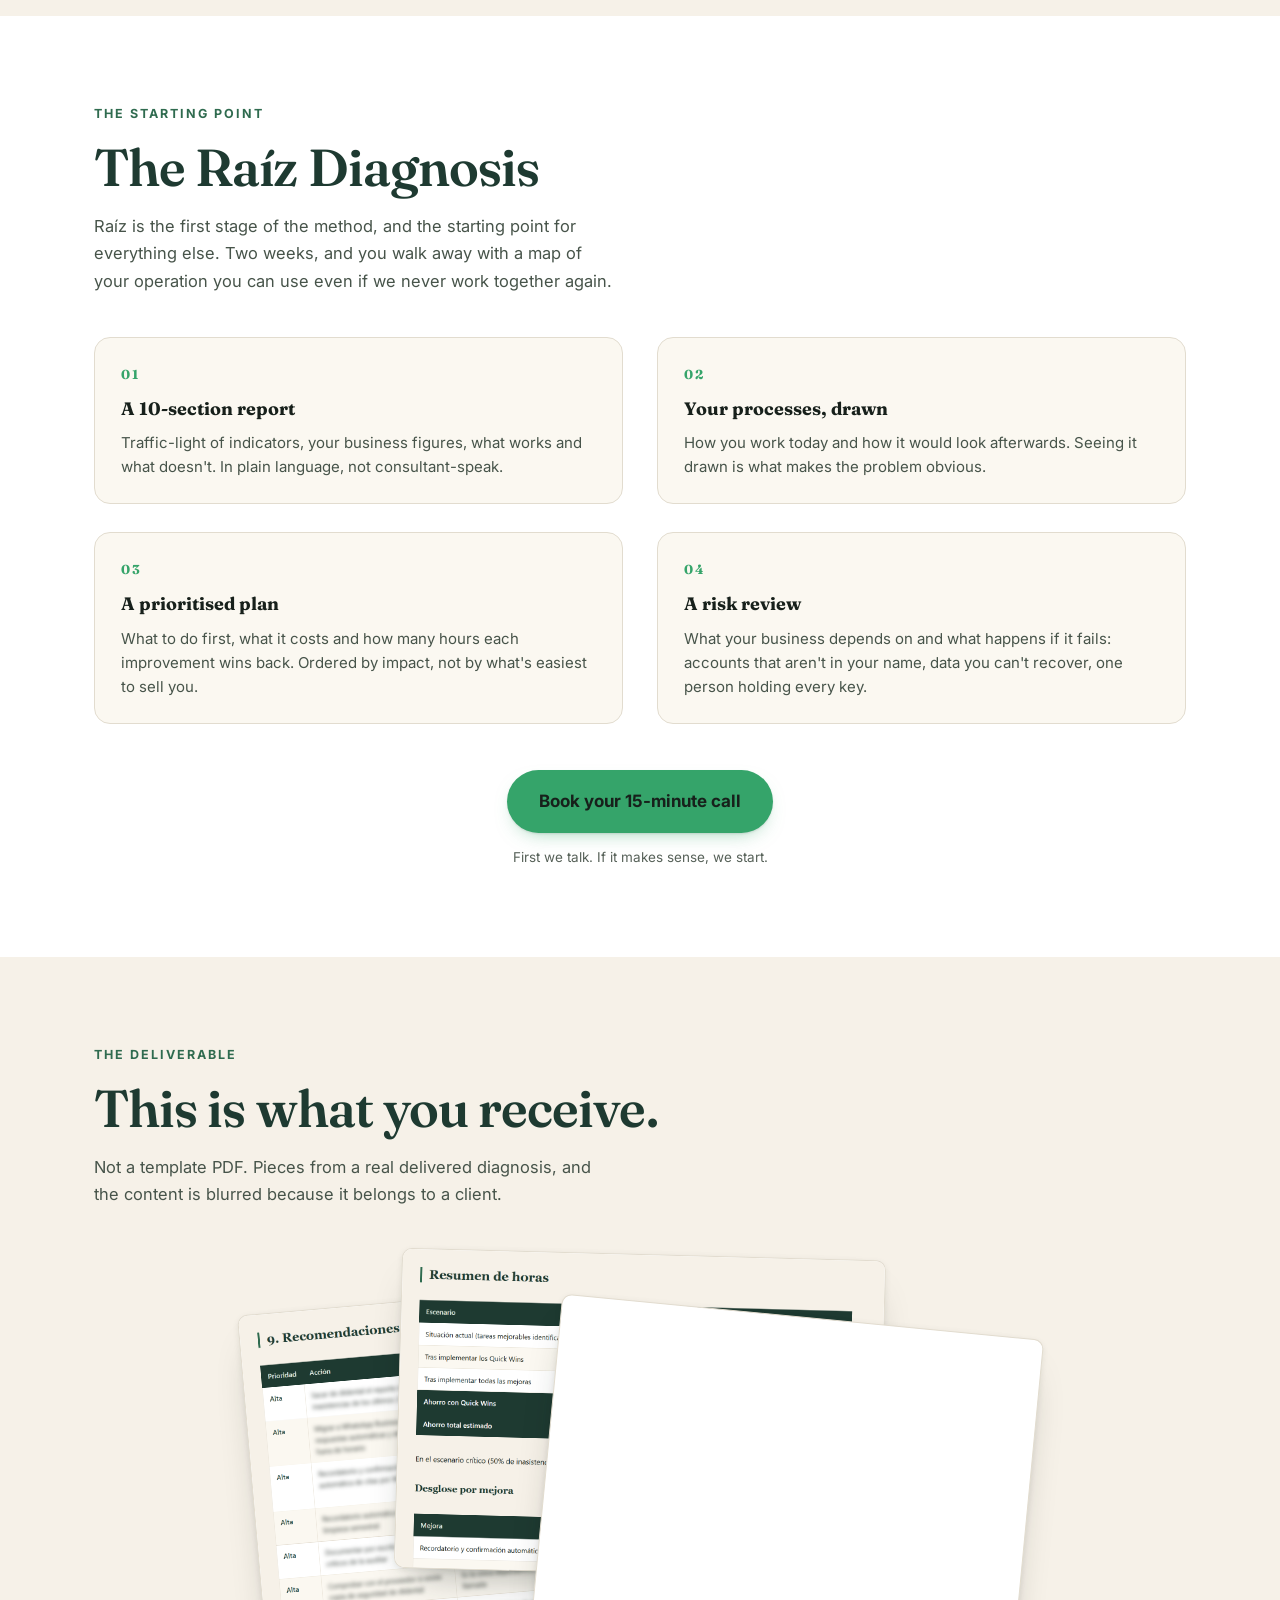
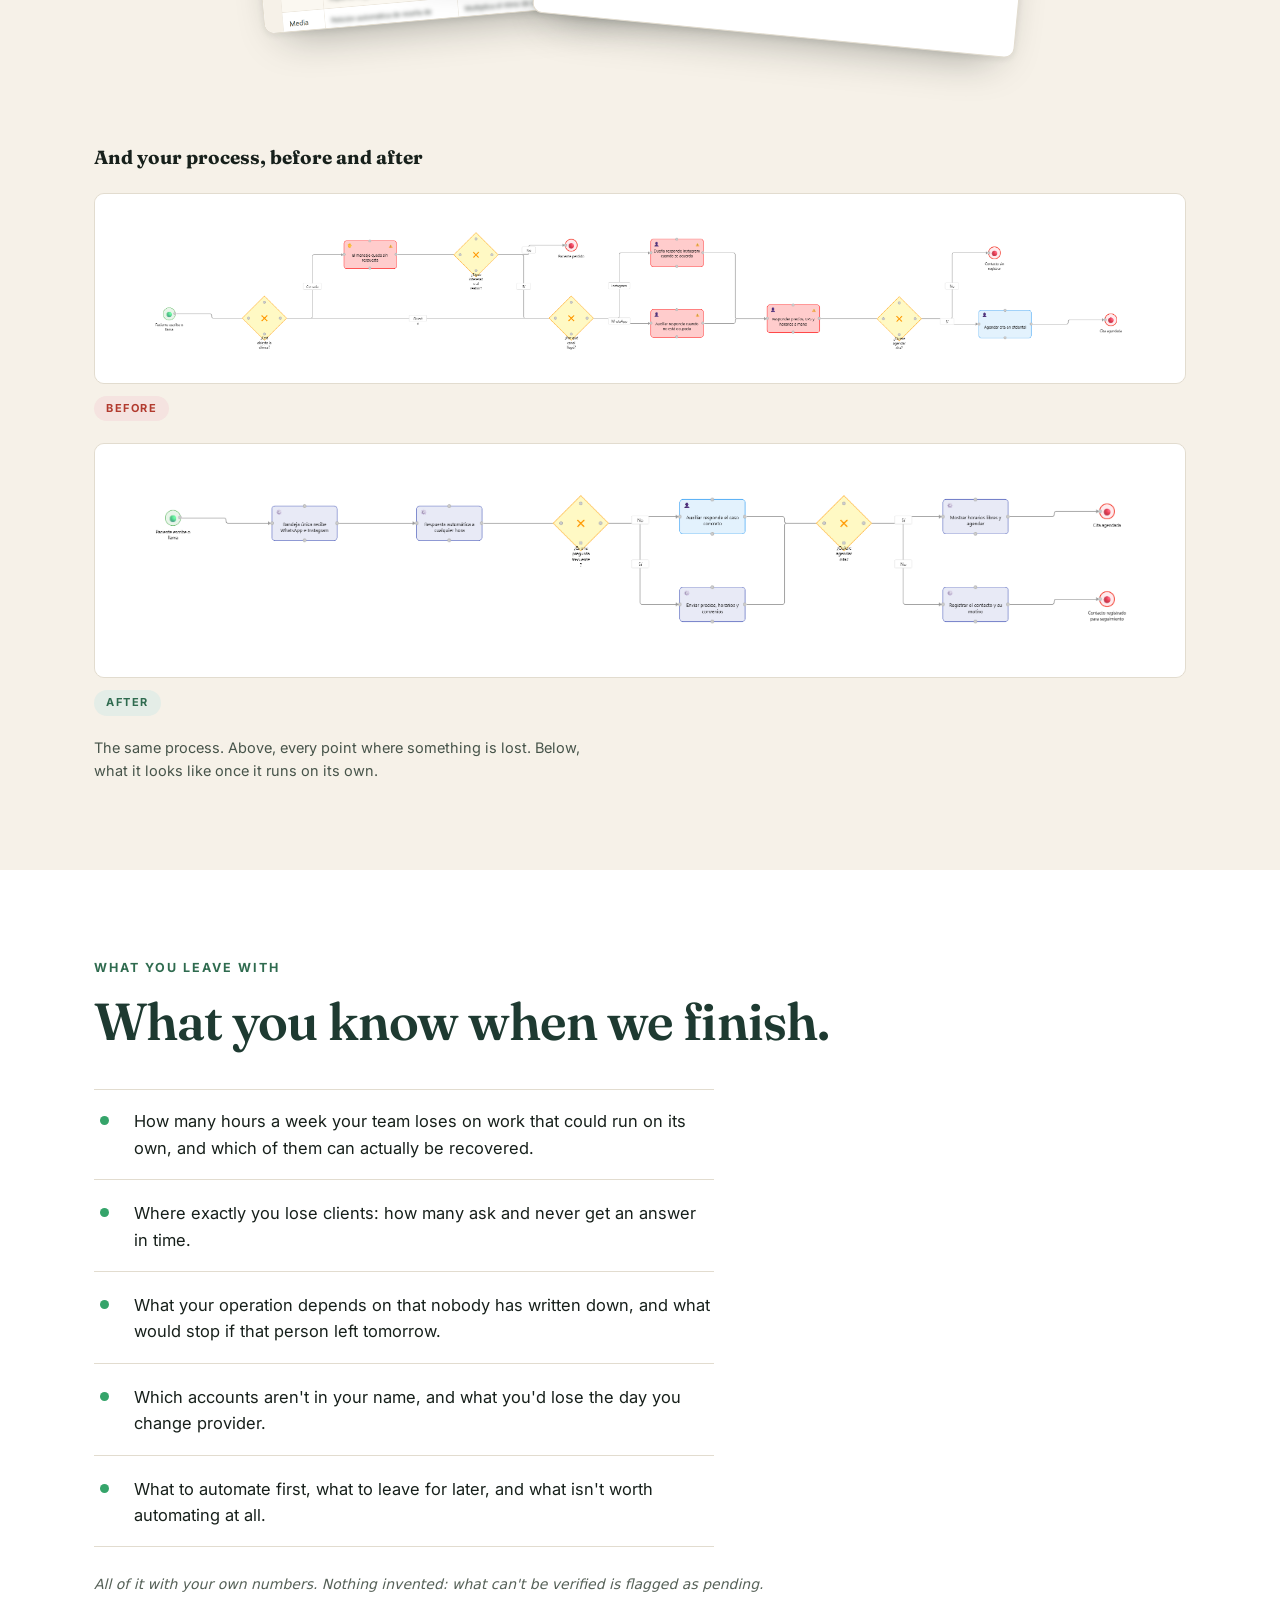
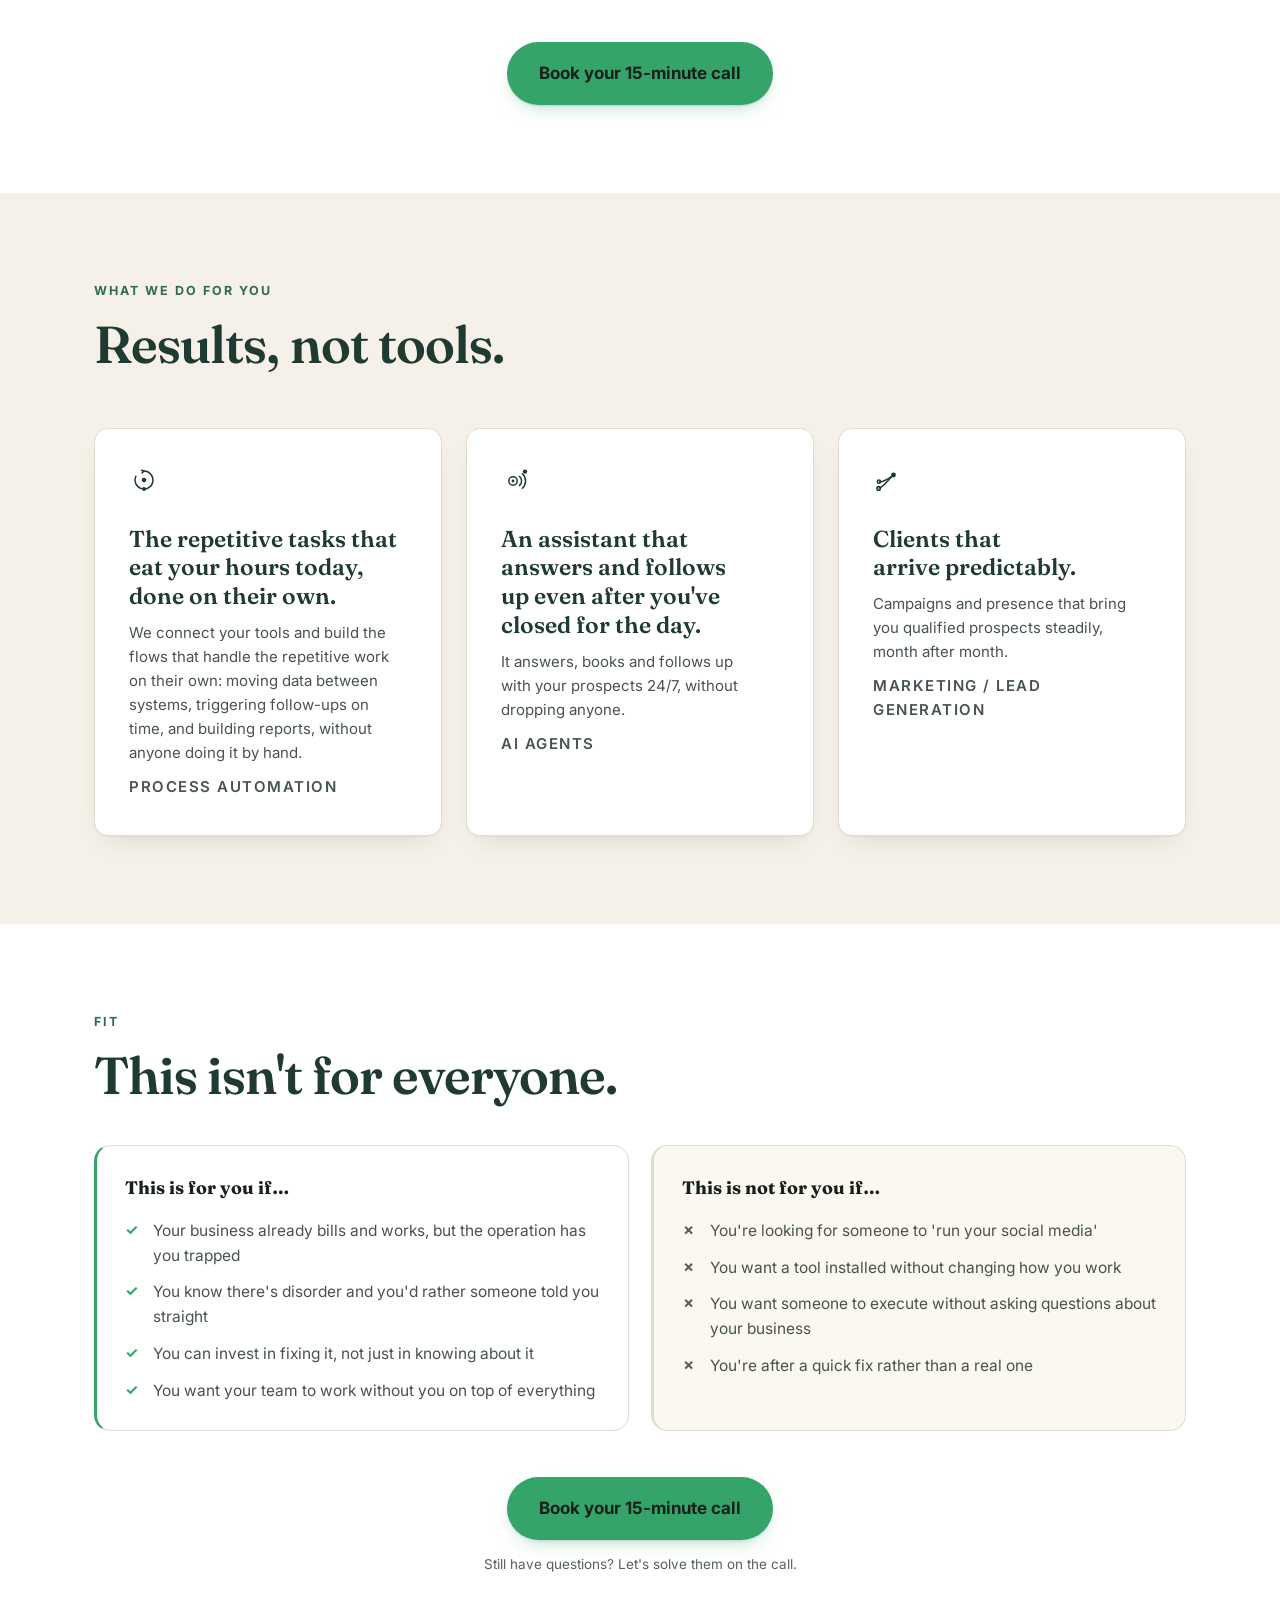
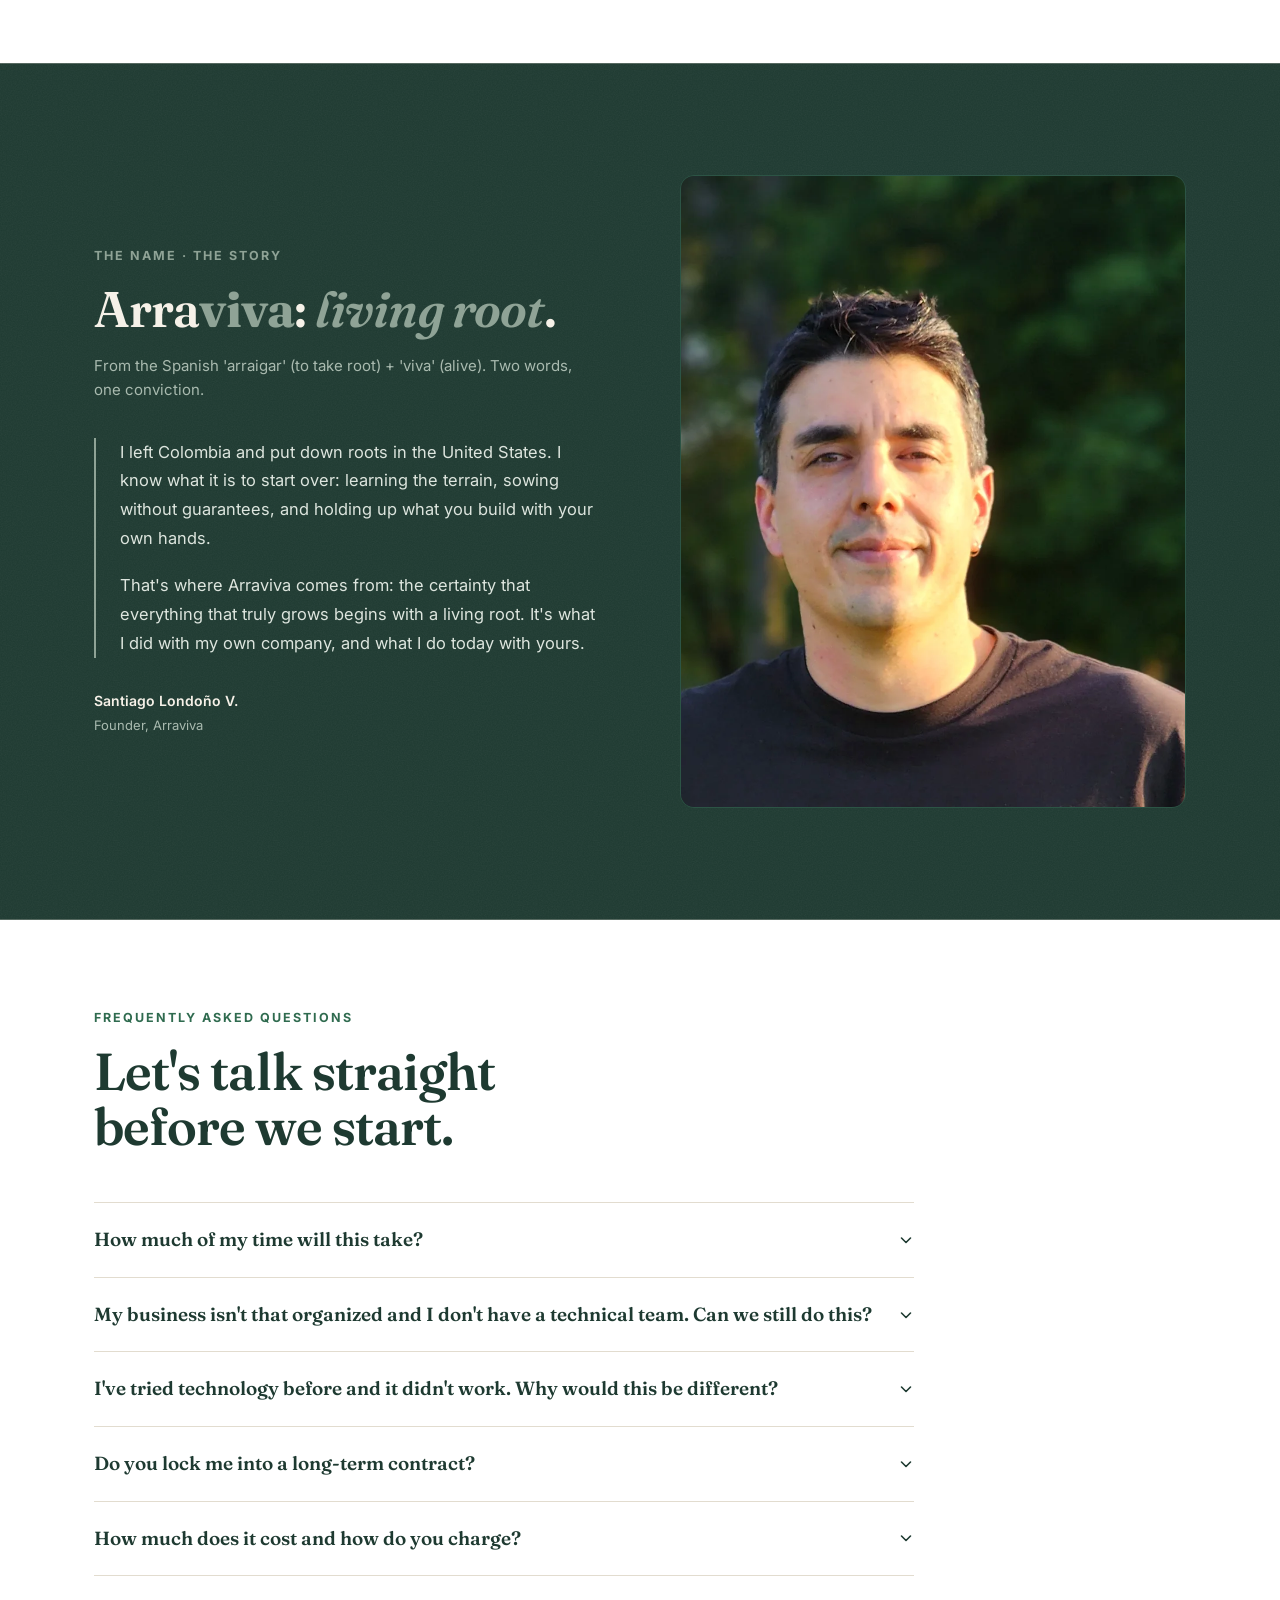
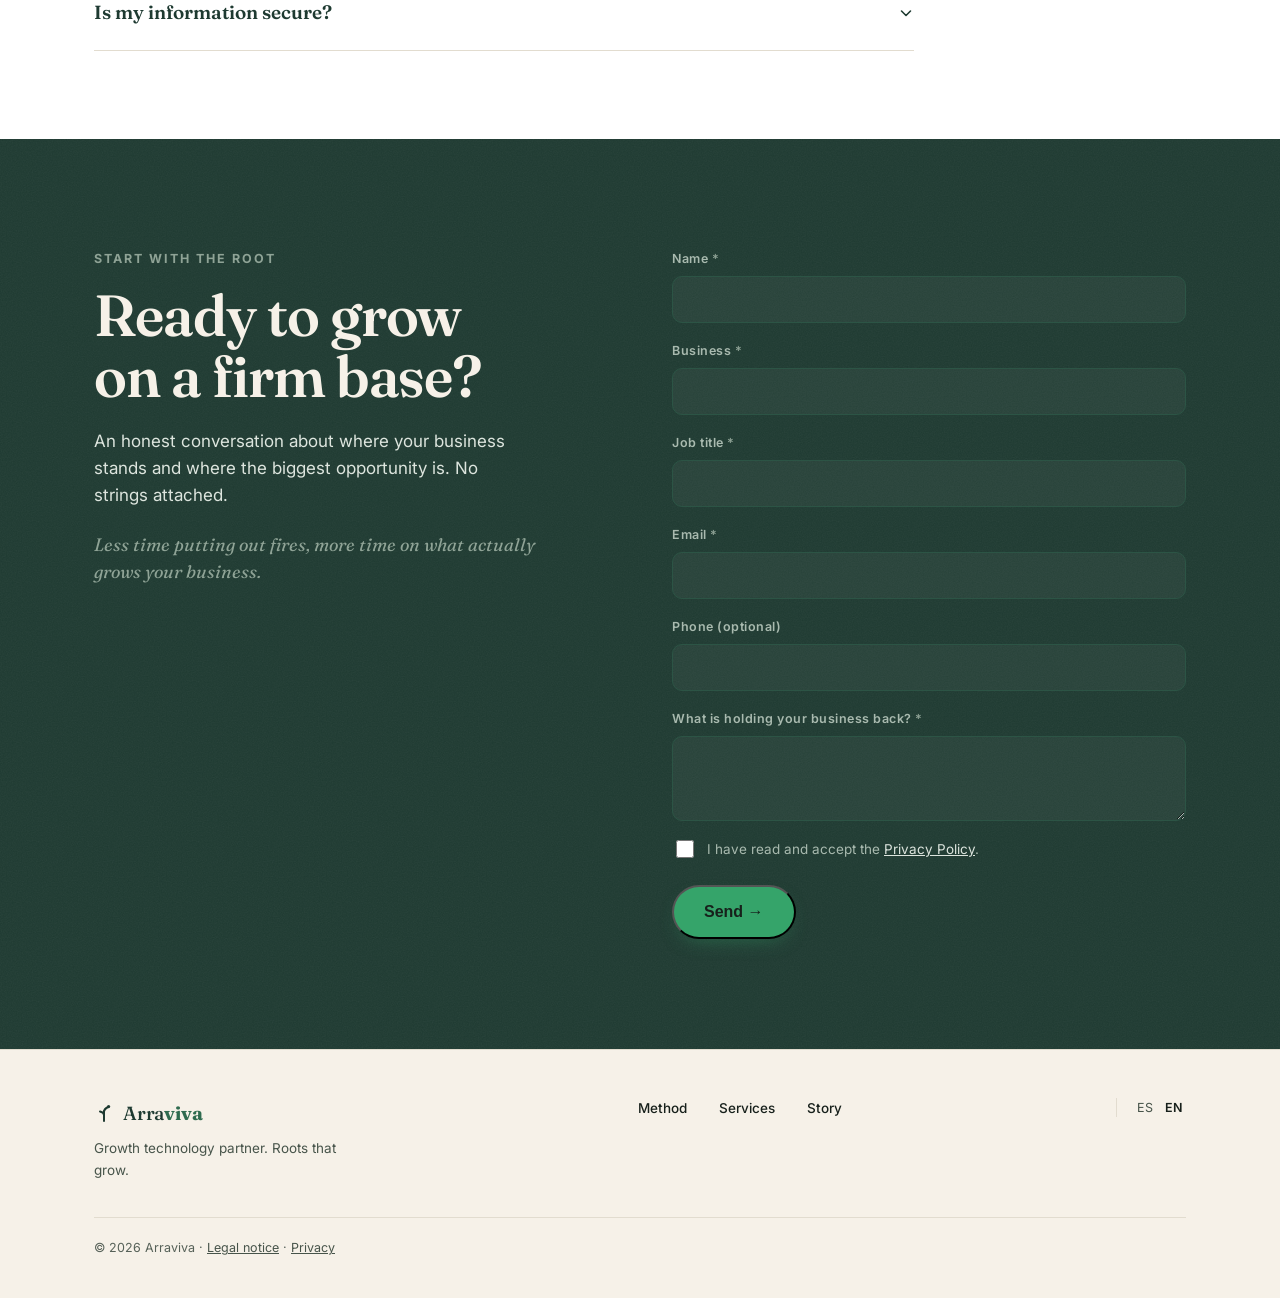
==== commit f3435932: "Retira Google Analytics y corrige el titular que el JS pisaba Se descarta GA4: obliga a pedir consen" ====
--- a/index.html
+++ b/index.html
@@ -54,14 +54,9 @@
   }
   </script>
 
-  <!-- Google Analytics 4 -->
-  <script async src="https://www.googletagmanager.com/gtag/js?id=G-MLVR2VE70Y"></script>
-  <script>
-    window.dataLayer = window.dataLayer || [];
-    function gtag(){dataLayer.push(arguments);}
-    gtag('js', new Date());
-    gtag('config', 'G-MLVR2VE70Y');
-  </script>
+  <!-- PENDIENTE: analítica con Umami autoalojado (sin cookies, sin banner).
+       Se descartó Google Analytics para no tener que pedir consentimiento.
+       Aquí va el script de Umami cuando esté el contenedor en EasyPanel. -->
 
   <!-- Tipografías (Fraunces para títulos, Inter para cuerpo) -->
   <link rel="preconnect" href="https://fonts.googleapis.com">
